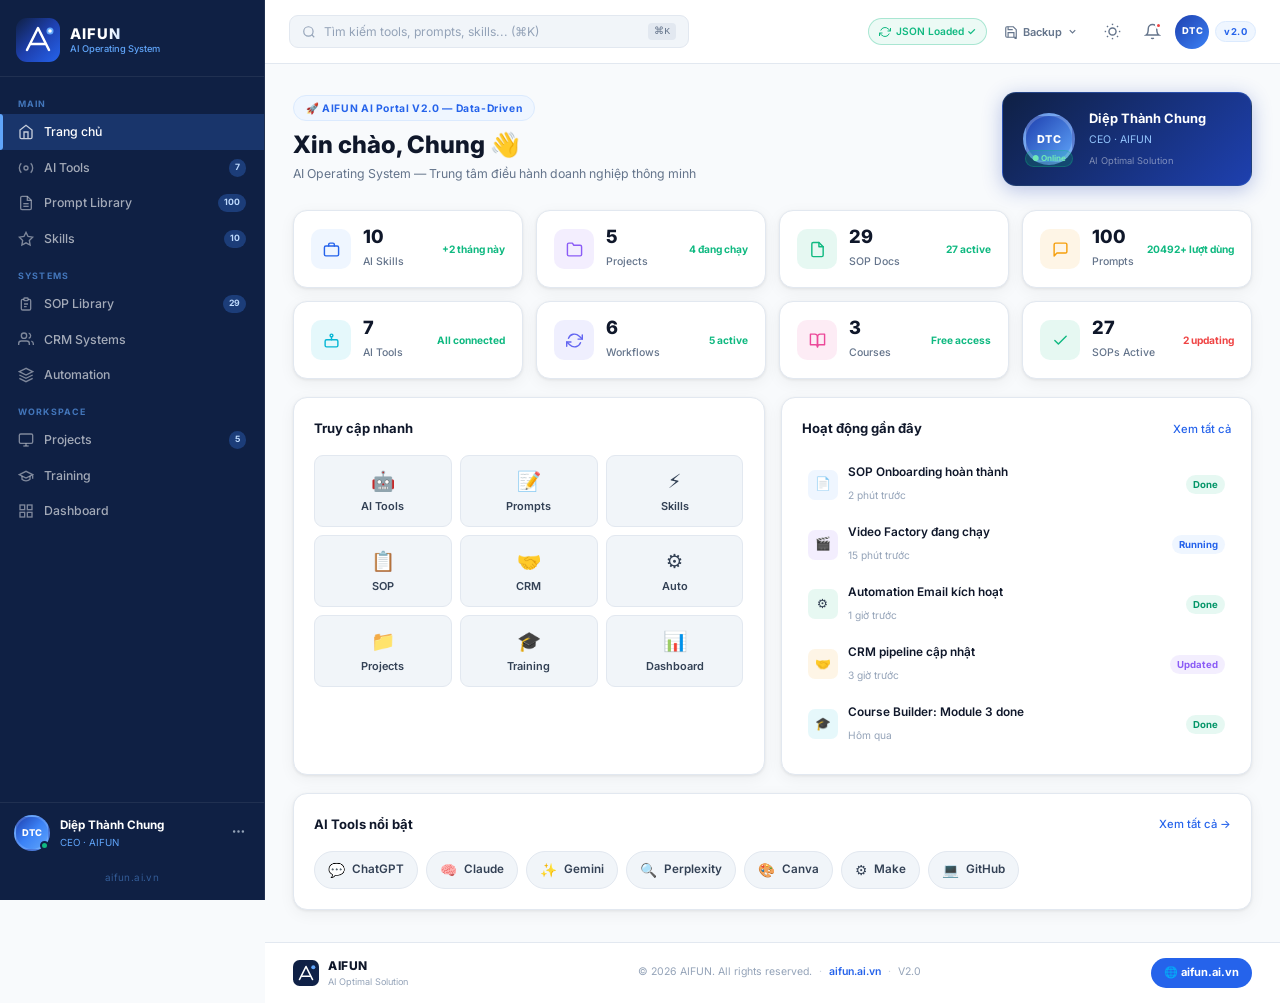
==== index.html @ 00ed8ce7 "feat: AIFUN AI Portal V2.0 — initial release - Vanilla HTML/CSS/JS SPA — không cần framework, không " ====
<!DOCTYPE html>
<html lang="vi" data-theme="light">
<head>
  <meta charset="UTF-8" />
  <meta name="viewport" content="width=device-width, initial-scale=1.0" />
  <title>AIFUN AI Portal V2.0 — AI Operating System</title>
  <link rel="stylesheet" href="style.css" />
  <link rel="preconnect" href="https://fonts.googleapis.com" />
  <link rel="preconnect" href="https://fonts.gstatic.com" crossorigin />
  <link href="https://fonts.googleapis.com/css2?family=Inter:wght@300;400;500;600;700;800&display=swap" rel="stylesheet" />
</head>
<body>

<div class="sidebar-overlay" id="sidebarOverlay"></div>

<!-- ══════════════════════════ SIDEBAR ══════════════════════════ -->
<aside class="sidebar" id="sidebar">
  <div class="sidebar-header">
    <div class="logo">
      <div class="logo-icon">
        <svg viewBox="0 0 44 44" fill="none" xmlns="http://www.w3.org/2000/svg">
          <rect width="44" height="44" rx="11" fill="url(#lg1)"/>
          <path d="M11 32L22 10L33 32" stroke="white" stroke-width="2.5" stroke-linecap="round" stroke-linejoin="round" fill="none"/>
          <path d="M15 26H29" stroke="white" stroke-width="2.5" stroke-linecap="round"/>
          <circle cx="34" cy="13" r="3.5" fill="#60a5fa"/>
          <circle cx="34" cy="13" r="1.8" fill="white"/>
          <defs>
            <linearGradient id="lg1" x1="0" y1="0" x2="44" y2="44" gradientUnits="userSpaceOnUse">
              <stop stop-color="#0f2044"/><stop offset=".5" stop-color="#1e40af"/><stop offset="1" stop-color="#2563eb"/>
            </linearGradient>
          </defs>
        </svg>
      </div>
      <div class="logo-text">
        <span class="logo-name">AIFUN</span>
        <span class="logo-tagline">AI Operating System</span>
      </div>
    </div>
    <button class="sidebar-close" id="sidebarClose">
      <svg viewBox="0 0 24 24" fill="none" stroke="currentColor" stroke-width="2.5"><path d="M18 6L6 18M6 6l12 12"/></svg>
    </button>
  </div>

  <nav class="sidebar-nav">
    <div class="nav-section">
      <span class="nav-label">MAIN</span>
      <ul>
        <li><a href="#" class="nav-item active" data-page="home">
          <svg viewBox="0 0 24 24" fill="none" stroke="currentColor" stroke-width="2"><path d="M3 9l9-7 9 7v11a2 2 0 01-2 2H5a2 2 0 01-2-2z"/><polyline points="9 22 9 12 15 12 15 22"/></svg>
          <span>Trang chủ</span>
        </a></li>
        <li><a href="#" class="nav-item" data-page="ai-tools">
          <svg viewBox="0 0 24 24" fill="none" stroke="currentColor" stroke-width="2"><circle cx="12" cy="12" r="3"/><path d="M19.07 4.93a10 10 0 010 14.14M4.93 4.93a10 10 0 000 14.14"/></svg>
          <span>AI Tools</span>
          <span class="badge" id="badge-tools">7</span>
        </a></li>
        <li><a href="#" class="nav-item" data-page="prompts">
          <svg viewBox="0 0 24 24" fill="none" stroke="currentColor" stroke-width="2"><path d="M14 2H6a2 2 0 00-2 2v16a2 2 0 002 2h12a2 2 0 002-2V8z"/><polyline points="14 2 14 8 20 8"/><line x1="16" y1="13" x2="8" y2="13"/><line x1="16" y1="17" x2="8" y2="17"/></svg>
          <span>Prompt Library</span>
          <span class="badge" id="badge-prompts">12</span>
        </a></li>
        <li><a href="#" class="nav-item" data-page="skills">
          <svg viewBox="0 0 24 24" fill="none" stroke="currentColor" stroke-width="2"><polygon points="12 2 15.09 8.26 22 9.27 17 14.14 18.18 21.02 12 17.77 5.82 21.02 7 14.14 2 9.27 8.91 8.26 12 2"/></svg>
          <span>Skills</span>
          <span class="badge" id="badge-skills">10</span>
        </a></li>
      </ul>
    </div>

    <div class="nav-section">
      <span class="nav-label">SYSTEMS</span>
      <ul>
        <li><a href="#" class="nav-item" data-page="sop-library">
          <svg viewBox="0 0 24 24" fill="none" stroke="currentColor" stroke-width="2"><path d="M9 5H7a2 2 0 00-2 2v12a2 2 0 002 2h10a2 2 0 002-2V7a2 2 0 00-2-2h-2"/><rect x="9" y="3" width="6" height="4" rx="1"/><path d="M9 12h6M9 16h4"/></svg>
          <span>SOP Library</span>
          <span class="badge" id="badge-sops">24</span>
        </a></li>
        <li><a href="#" class="nav-item" data-page="crm">
          <svg viewBox="0 0 24 24" fill="none" stroke="currentColor" stroke-width="2"><path d="M17 21v-2a4 4 0 00-4-4H5a4 4 0 00-4 4v2"/><circle cx="9" cy="7" r="4"/><path d="M23 21v-2a4 4 0 00-3-3.87M16 3.13a4 4 0 010 7.75"/></svg>
          <span>CRM Systems</span>
        </a></li>
        <li><a href="#" class="nav-item" data-page="automation">
          <svg viewBox="0 0 24 24" fill="none" stroke="currentColor" stroke-width="2"><path d="M12 2L2 7l10 5 10-5-10-5zM2 17l10 5 10-5M2 12l10 5 10-5"/></svg>
          <span>Automation</span>
        </a></li>
      </ul>
    </div>

    <div class="nav-section">
      <span class="nav-label">WORKSPACE</span>
      <ul>
        <li><a href="#" class="nav-item" data-page="projects">
          <svg viewBox="0 0 24 24" fill="none" stroke="currentColor" stroke-width="2"><rect x="2" y="3" width="20" height="14" rx="2"/><line x1="8" y1="21" x2="16" y2="21"/><line x1="12" y1="17" x2="12" y2="21"/></svg>
          <span>Projects</span>
          <span class="badge" id="badge-projects">5</span>
        </a></li>
        <li><a href="#" class="nav-item" data-page="training">
          <svg viewBox="0 0 24 24" fill="none" stroke="currentColor" stroke-width="2"><path d="M22 10v6M2 10l10-5 10 5-10 5z"/><path d="M6 12v5c3 3 9 3 12 0v-5"/></svg>
          <span>Training</span>
        </a></li>
        <li><a href="#" class="nav-item" data-page="dashboard">
          <svg viewBox="0 0 24 24" fill="none" stroke="currentColor" stroke-width="2"><rect x="3" y="3" width="7" height="7"/><rect x="14" y="3" width="7" height="7"/><rect x="14" y="14" width="7" height="7"/><rect x="3" y="14" width="7" height="7"/></svg>
          <span>Dashboard</span>
        </a></li>
      </ul>
    </div>
  </nav>

  <div class="sidebar-footer">
    <div class="user-card">
      <div class="ceo-avatar">
        <div class="ceo-avatar-inner">DTC</div>
        <span class="ceo-online"></span>
      </div>
      <div class="user-info">
        <span class="user-name">Diệp Thành Chung</span>
        <span class="user-role">CEO · AIFUN</span>
      </div>
      <button class="user-menu-btn">
        <svg viewBox="0 0 24 24" fill="none" stroke="currentColor" stroke-width="2"><circle cx="12" cy="12" r="1"/><circle cx="19" cy="12" r="1"/><circle cx="5" cy="12" r="1"/></svg>
      </button>
    </div>
    <div class="sidebar-brand"><a href="https://aifun.ai.vn" target="_blank">aifun.ai.vn</a></div>
  </div>
</aside>

<!-- ══════════════════════════ MAIN ══════════════════════════ -->
<div class="main-wrapper">

  <!-- Topbar -->
  <header class="topbar">
    <div class="topbar-left">
      <button class="menu-toggle" id="menuToggle">
        <svg viewBox="0 0 24 24" fill="none" stroke="currentColor" stroke-width="2"><line x1="3" y1="6" x2="21" y2="6"/><line x1="3" y1="12" x2="21" y2="12"/><line x1="3" y1="18" x2="21" y2="18"/></svg>
      </button>
      <div class="search-bar" id="globalSearchBar">
        <svg viewBox="0 0 24 24" fill="none" stroke="currentColor" stroke-width="2"><circle cx="11" cy="11" r="8"/><path d="M21 21l-4.35-4.35"/></svg>
        <input type="text" id="globalSearch" placeholder="Tìm kiếm tools, prompts, skills... (⌘K)" autocomplete="off"/>
        <kbd>⌘K</kbd>
      </div>
    </div>
    <div class="topbar-right">
      <!-- Sheets sync status -->
      <div class="sync-status" id="syncStatus" title="Google Sheets: chưa kết nối">
        <svg viewBox="0 0 24 24" fill="none" stroke="currentColor" stroke-width="2"><polyline points="23 4 23 10 17 10"/><polyline points="1 20 1 14 7 14"/><path d="M3.51 9a9 9 0 0114.85-3.36L23 10M1 14l4.64 4.36A9 9 0 0020.49 15"/></svg>
        <span id="syncLabel">Local</span>
      </div>
      <!-- Backup button group -->
      <div class="backup-btn-group" id="backupGroup">
        <button class="backup-trigger-btn" id="backupTrigger" title="Backup dữ liệu">
          <svg viewBox="0 0 24 24" fill="none" stroke="currentColor" stroke-width="2"><path d="M19 21H5a2 2 0 01-2-2V5a2 2 0 012-2h11l5 5v14a2 2 0 01-2 2z"/><polyline points="17 21 17 13 7 13 7 21"/><polyline points="7 3 7 8 15 8"/></svg>
          <span>Backup</span>
          <svg class="backup-caret" viewBox="0 0 24 24" fill="none" stroke="currentColor" stroke-width="2.5"><polyline points="6 9 12 15 18 9"/></svg>
        </button>
        <div class="backup-dropdown" id="backupDropdown">
          <button class="backup-item export-item" onclick="App.exportBackup()">
            <span class="backup-item-icon">⬇️</span>
            <div class="backup-item-text">
              <strong>Export Backup</strong>
              <span>Xuất toàn bộ dữ liệu → JSON</span>
            </div>
          </button>
          <div class="backup-divider"></div>
          <label class="backup-item import-item" for="importFileInput">
            <span class="backup-item-icon">⬆️</span>
            <div class="backup-item-text">
              <strong>Import Backup</strong>
              <span>Khôi phục từ file JSON</span>
            </div>
          </label>
          <input type="file" id="importFileInput" accept=".json" style="display:none" />
        </div>
      </div>

      <button class="topbar-btn dark-toggle" id="darkToggle" title="Chế độ tối (Ctrl+D)">
        <svg class="icon-sun" viewBox="0 0 24 24" fill="none" stroke="currentColor" stroke-width="2"><circle cx="12" cy="12" r="5"/><line x1="12" y1="1" x2="12" y2="3"/><line x1="12" y1="21" x2="12" y2="23"/><line x1="4.22" y1="4.22" x2="5.64" y2="5.64"/><line x1="18.36" y1="18.36" x2="19.78" y2="19.78"/><line x1="1" y1="12" x2="3" y2="12"/><line x1="21" y1="12" x2="23" y2="12"/><line x1="4.22" y1="19.78" x2="5.64" y2="18.36"/><line x1="18.36" y1="5.64" x2="19.78" y2="4.22"/></svg>
        <svg class="icon-moon" viewBox="0 0 24 24" fill="none" stroke="currentColor" stroke-width="2" style="display:none"><path d="M21 12.79A9 9 0 1111.21 3 7 7 0 0021 12.79z"/></svg>
      </button>
      <button class="topbar-btn" title="Thông báo">
        <svg viewBox="0 0 24 24" fill="none" stroke="currentColor" stroke-width="2"><path d="M18 8A6 6 0 006 8c0 7-3 9-3 9h18s-3-2-3-9"/><path d="M13.73 21a2 2 0 01-3.46 0"/></svg>
        <span class="notif-dot"></span>
      </button>
      <div class="topbar-avatar" title="Diệp Thành Chung">DTC</div>
      <div class="version-chip">v2.0</div>
    </div>
  </header>

  <!-- ══════════════════════════ PAGES ══════════════════════════ -->
  <main class="content" id="pageContent">

    <!-- ── HOME ──────────────────────────────────────── -->
    <section class="page active" id="page-home">
      <div class="hero-header">
        <div class="hero-text">
          <div class="hero-badge">🚀 AIFUN AI Portal V2.0 — Data-Driven</div>
          <h1 class="page-title">Xin chào, Chung <span class="wave">👋</span></h1>
          <p class="page-subtitle">AI Operating System — Trung tâm điều hành doanh nghiệp thông minh</p>
        </div>
        <div class="ceo-profile-card">
          <div class="ceo-profile-avatar">
            <div class="ceo-large-avatar">DTC</div>
            <span class="ceo-status-badge">● Online</span>
          </div>
          <div class="ceo-profile-info">
            <span class="ceo-profile-name">Diệp Thành Chung</span>
            <span class="ceo-profile-title">CEO · AIFUN</span>
            <span class="ceo-profile-tag">AI Optimal Solution</span>
          </div>
        </div>
      </div>

      <!-- Stats (dynamic) -->
      <div class="stats-grid-8" id="homeStats"></div>

      <!-- Quick + Activity -->
      <div class="two-col-grid">
        <div class="card">
          <div class="card-header"><h3 class="card-title">Truy cập nhanh</h3></div>
          <div class="quick-grid">
            <button class="quick-btn" onclick="App.nav('ai-tools')"><span class="quick-icon">🤖</span><span>AI Tools</span></button>
            <button class="quick-btn" onclick="App.nav('prompts')"><span class="quick-icon">📝</span><span>Prompts</span></button>
            <button class="quick-btn" onclick="App.nav('skills')"><span class="quick-icon">⚡</span><span>Skills</span></button>
            <button class="quick-btn" onclick="App.nav('sop-library')"><span class="quick-icon">📋</span><span>SOP</span></button>
            <button class="quick-btn" onclick="App.nav('crm')"><span class="quick-icon">🤝</span><span>CRM</span></button>
            <button class="quick-btn" onclick="App.nav('automation')"><span class="quick-icon">⚙️</span><span>Auto</span></button>
            <button class="quick-btn" onclick="App.nav('projects')"><span class="quick-icon">📁</span><span>Projects</span></button>
            <button class="quick-btn" onclick="App.nav('training')"><span class="quick-icon">🎓</span><span>Training</span></button>
            <button class="quick-btn" onclick="App.nav('dashboard')"><span class="quick-icon">📊</span><span>Dashboard</span></button>
          </div>
        </div>
        <div class="card">
          <div class="card-header"><h3 class="card-title">Hoạt động gần đây</h3><a href="#" class="card-link">Xem tất cả</a></div>
          <ul class="activity-list">
            <li class="activity-item"><div class="activity-icon blue">📄</div><div class="activity-info"><span class="activity-title">SOP Onboarding hoàn thành</span><span class="activity-time">2 phút trước</span></div><span class="activity-badge success">Done</span></li>
            <li class="activity-item"><div class="activity-icon purple">🎬</div><div class="activity-info"><span class="activity-title">Video Factory đang chạy</span><span class="activity-time">15 phút trước</span></div><span class="activity-badge running">Running</span></li>
            <li class="activity-item"><div class="activity-icon green">⚙️</div><div class="activity-info"><span class="activity-title">Automation Email kích hoạt</span><span class="activity-time">1 giờ trước</span></div><span class="activity-badge success">Done</span></li>
            <li class="activity-item"><div class="activity-icon orange">🤝</div><div class="activity-info"><span class="activity-title">CRM pipeline cập nhật</span><span class="activity-time">3 giờ trước</span></div><span class="activity-badge info">Updated</span></li>
            <li class="activity-item"><div class="activity-icon teal">🎓</div><div class="activity-info"><span class="activity-title">Course Builder: Module 3 done</span><span class="activity-time">Hôm qua</span></div><span class="activity-badge success">Done</span></li>
          </ul>
        </div>
      </div>

      <!-- AI Tools chips -->
      <div class="card">
        <div class="card-header"><h3 class="card-title">AI Tools nổi bật</h3><a href="#" class="card-link" onclick="App.nav('ai-tools');return false;">Xem tất cả →</a></div>
        <div class="tools-row" id="homeToolsRow"></div>
      </div>
    </section>

    <!-- ── AI TOOLS ───────────────────────────────────── -->
    <section class="page" id="page-ai-tools">
      <div class="page-header">
        <div><h1 class="page-title">AI Tools</h1><p class="page-subtitle">Bộ công cụ AI mạnh mẽ — click để mở trực tiếp</p></div>
        <div class="topbar-btn-group">
          <input type="text" class="filter-input" id="toolSearch" placeholder="🔍 Tìm tool..." />
        </div>
      </div>
      <div class="tools-grid" id="toolsGrid"></div>
    </section>

    <!-- ── PROMPT LIBRARY ─────────────────────────────── -->
    <section class="page" id="page-prompts">
      <div class="page-header">
        <div><h1 class="page-title">Prompt Library</h1><p class="page-subtitle" id="promptSubtitle">Thư viện prompt tối ưu cho doanh nghiệp Việt Nam</p></div>
        <button class="btn btn-primary" id="addPromptBtn">+ Thêm Prompt</button>
      </div>
      <!-- Search + Filter bar -->
      <div class="prompt-toolbar">
        <div class="search-inline">
          <svg viewBox="0 0 24 24" fill="none" stroke="currentColor" stroke-width="2"><circle cx="11" cy="11" r="8"/><path d="M21 21l-4.35-4.35"/></svg>
          <input type="text" id="promptSearch" placeholder="Tìm kiếm prompt..." />
        </div>
        <div class="prompt-categories" id="promptCats"></div>
      </div>
      <div class="prompts-grid" id="promptsGrid"></div>
      <div class="empty-state" id="promptEmpty" style="display:none">
        <div class="empty-icon">🔍</div>
        <h3>Không tìm thấy prompt</h3>
        <p>Thử từ khóa khác hoặc chọn danh mục khác.</p>
      </div>
    </section>

    <!-- ── SKILLS ─────────────────────────────────────── -->
    <section class="page" id="page-skills">
      <div class="page-header">
        <div><h1 class="page-title">Skills</h1><p class="page-subtitle">Bộ kỹ năng AI chuyên biệt · <span id="skillCount">0</span> skills</p></div>
        <div class="topbar-btn-group">
          <input type="text" class="filter-input" id="skillSearch" placeholder="🔍 Tìm skill..." />
        </div>
      </div>
      <div class="skills-grid" id="skillsGrid"></div>
    </section>

    <!-- ── SOP LIBRARY ────────────────────────────────── -->
    <section class="page" id="page-sop-library">
      <div class="page-header">
        <div><h1 class="page-title">SOP Library</h1><p class="page-subtitle" id="sopSubtitle">Thư viện quy trình vận hành chuẩn</p></div>
        <button class="btn btn-primary">+ Tạo SOP mới</button>
      </div>
      <div class="sop-stats-row" id="sopStatsRow"></div>
      <div class="prompt-toolbar">
        <div class="search-inline">
          <svg viewBox="0 0 24 24" fill="none" stroke="currentColor" stroke-width="2"><circle cx="11" cy="11" r="8"/><path d="M21 21l-4.35-4.35"/></svg>
          <input type="text" id="sopSearch" placeholder="Tìm SOP..." />
        </div>
        <div class="prompt-categories" id="sopDeptFilter"></div>
      </div>
      <div class="sop-table-wrap">
        <table class="sop-table" id="sopTable">
          <thead><tr><th>Tên SOP</th><th>Phòng ban</th><th>Trạng thái</th><th>Cập nhật</th><th>Hành động</th></tr></thead>
          <tbody id="sopTableBody"></tbody>
        </table>
      </div>
    </section>

    <!-- ── CRM ────────────────────────────────────────── -->
    <section class="page" id="page-crm">
      <div class="page-header">
        <div><h1 class="page-title">CRM Systems</h1><p class="page-subtitle">Hệ thống quản lý quan hệ khách hàng thông minh với AI</p></div>
        <button class="btn btn-primary">+ Thêm Lead</button>
      </div>
      <div class="crm-kpi-row">
        <div class="crm-kpi-card"><div class="crm-kpi-icon" style="background:#eff6ff;color:#1e40af">👤</div><div><div class="crm-kpi-val">1,247</div><div class="crm-kpi-lbl">Tổng Contacts</div></div></div>
        <div class="crm-kpi-card"><div class="crm-kpi-icon" style="background:#ecfdf5;color:#059669">💼</div><div><div class="crm-kpi-val">284</div><div class="crm-kpi-lbl">Active Leads</div></div></div>
        <div class="crm-kpi-card"><div class="crm-kpi-icon" style="background:#fef3c7;color:#d97706">🎯</div><div><div class="crm-kpi-val">47</div><div class="crm-kpi-lbl">Deals tháng này</div></div></div>
        <div class="crm-kpi-card"><div class="crm-kpi-icon" style="background:#f5f3ff;color:#7c3aed">📊</div><div><div class="crm-kpi-val">34.2%</div><div class="crm-kpi-lbl">Tỷ lệ chuyển đổi</div></div></div>
      </div>
      <div class="card" style="margin-bottom:20px">
        <div class="card-header"><h3 class="card-title">Sales Pipeline</h3><span style="font-size:.73rem;color:var(--text-faint)">Cập nhật: 09/06/2026</span></div>
        <div class="pipeline" id="crmPipeline"></div>
      </div>
      <div class="card">
        <div class="card-header"><h3 class="card-title">Khách hàng gần đây</h3><a href="#" class="card-link">Xem tất cả →</a></div>
        <div class="contacts-table">
          <div class="contact-row header"><span>Tên</span><span>Công ty</span><span>Stage</span><span>Giá trị</span><span>Ngày</span></div>
          <div class="contact-row"><span class="contact-name"><div class="contact-avatar" style="background:#dbeafe;color:#1e40af">NV</div>Nguyễn Văn A</span><span class="contact-company">Tech Solutions</span><span><span class="pill green">Chốt deal</span></span><span class="contact-val">₫45M</span><span class="contact-date">07/06</span></div>
          <div class="contact-row"><span class="contact-name"><div class="contact-avatar" style="background:#ecfdf5;color:#059669">TT</div>Trần Thị B</span><span class="contact-company">SME Corp</span><span><span class="pill orange">Báo giá</span></span><span class="contact-val">₫28M</span><span class="contact-date">06/06</span></div>
          <div class="contact-row"><span class="contact-name"><div class="contact-avatar" style="background:#f5f3ff;color:#7c3aed">LM</div>Lê Minh C</span><span class="contact-company">Startup VN</span><span><span class="pill blue">Demo</span></span><span class="contact-val">₫120M</span><span class="contact-date">05/06</span></div>
          <div class="contact-row"><span class="contact-name"><div class="contact-avatar" style="background:#fef3c7;color:#d97706">PH</div>Phạm Hùng D</span><span class="contact-company">Retail Group</span><span><span class="pill gray">Tiếp cận</span></span><span class="contact-val">₫85M</span><span class="contact-date">04/06</span></div>
        </div>
      </div>
    </section>

    <!-- ── AUTOMATION ─────────────────────────────────── -->
    <section class="page" id="page-automation">
      <div class="page-header">
        <div><h1 class="page-title">Automation Systems</h1><p class="page-subtitle" id="autoSubtitle">Hệ thống tự động hóa quy trình doanh nghiệp</p></div>
        <button class="btn btn-primary">+ Tạo Workflow</button>
      </div>
      <div class="auto-stats-row" id="autoStatsRow"></div>
      <div class="workflows-grid" id="workflowsGrid"></div>
    </section>

    <!-- ── PROJECTS ───────────────────────────────────── -->
    <section class="page" id="page-projects">
      <div class="page-header">
        <div><h1 class="page-title">Projects</h1><p class="page-subtitle" id="projectSubtitle">Quản lý dự án AI</p></div>
        <div class="header-actions">
          <input type="text" class="filter-input" id="projectSearch" placeholder="🔍 Tìm dự án..." />
          <button class="btn btn-primary" id="addProjectBtn">+ Dự án mới</button>
        </div>
      </div>
      <!-- Status filter -->
      <div class="prompt-categories" id="projectStatusFilter" style="margin-bottom:18px"></div>
      <div class="projects-list" id="projectsList"></div>
      <div class="empty-state" id="projectEmpty" style="display:none">
        <div class="empty-icon">📁</div><h3>Không tìm thấy dự án</h3><p>Thử tìm kiếm khác.</p>
      </div>
    </section>

    <!-- ── TRAINING ───────────────────────────────────── -->
    <section class="page" id="page-training">
      <div class="page-header">
        <div><h1 class="page-title">Training</h1><p class="page-subtitle">Chương trình đào tạo AI cho doanh nghiệp</p></div>
      </div>
      <div class="training-grid" id="trainingGrid"></div>
    </section>

    <!-- ── DASHBOARD ──────────────────────────────────── -->
    <section class="page" id="page-dashboard">
      <div class="page-header">
        <div><h1 class="page-title">CEO Dashboard</h1><p class="page-subtitle">Tổng quan hoạt động doanh nghiệp — <span id="dashDate"></span></p></div>
        <button class="btn btn-ghost" onclick="App.exportReport()">
          <svg viewBox="0 0 24 24" fill="none" stroke="currentColor" stroke-width="2"><path d="M21 15v4a2 2 0 01-2 2H5a2 2 0 01-2-2v-4"/><polyline points="7 10 12 15 17 10"/><line x1="12" y1="15" x2="12" y2="3"/></svg>
          Xuất báo cáo
        </button>
      </div>

      <!-- 4 KPI stat cards -->
      <div class="dashboard-kpi" id="dashKpi"></div>

      <!-- Count cards: Skills / Projects / SOPs / Prompts -->
      <div class="dash-count-row" id="dashCountRow"></div>

      <div class="two-col-grid">
        <div class="card">
          <div class="card-header"><h3 class="card-title">Mục tiêu tháng 6</h3></div>
          <div class="goals-list" id="dashGoals"></div>
        </div>
        <div class="card">
          <div class="card-header"><h3 class="card-title">Top Skills hoạt động</h3></div>
          <div class="top-skills" id="dashTopSkills"></div>
        </div>
      </div>

      <!-- Project overview -->
      <div class="card">
        <div class="card-header"><h3 class="card-title">Tiến độ Projects</h3><a href="#" class="card-link" onclick="App.nav('projects');return false;">Xem tất cả →</a></div>
        <div class="projects-list" id="dashProjects"></div>
      </div>
    </section>

  </main><!-- /content -->

  <!-- Footer -->
  <footer class="site-footer">
    <div class="footer-inner">
      <div class="footer-brand">
        <svg viewBox="0 0 32 32" fill="none" class="footer-logo-svg"><rect width="32" height="32" rx="8" fill="url(#fg1)"/><path d="M8 24L16 8L24 24" stroke="white" stroke-width="2" stroke-linecap="round" stroke-linejoin="round" fill="none"/><path d="M11 20H21" stroke="white" stroke-width="2" stroke-linecap="round"/><circle cx="25" cy="9" r="2.5" fill="#60a5fa"/><defs><linearGradient id="fg1" x1="0" y1="0" x2="32" y2="32"><stop stop-color="#0f2044"/><stop offset="1" stop-color="#2563eb"/></linearGradient></defs></svg>
        <div><span class="footer-name">AIFUN</span><span class="footer-slogan">AI Optimal Solution</span></div>
      </div>
      <div class="footer-center">
        <span>© 2026 AIFUN. All rights reserved.</span>
        <span class="footer-sep">·</span>
        <a href="https://aifun.ai.vn" target="_blank" class="footer-link">aifun.ai.vn</a>
        <span class="footer-sep">·</span>
        <span>V2.0</span>
      </div>
      <div class="footer-right">
        <a href="https://aifun.ai.vn" target="_blank" class="footer-website-btn">🌐 aifun.ai.vn</a>
      </div>
    </div>
  </footer>
</div><!-- /main-wrapper -->

<!-- ══════════ MODAL ══════════ -->
<div class="modal-overlay" id="modalOverlay">
  <div class="modal" id="mainModal">
    <div class="modal-header">
      <h3 id="modalTitle">Modal</h3>
      <button class="modal-close" id="modalClose">✕</button>
    </div>
    <div class="modal-body" id="modalBody"></div>
  </div>
</div>

<!-- ══════════ IMPORT CONFIRM MODAL ══════════ -->
<div class="modal-overlay" id="importModal">
  <div class="modal" style="max-width:460px">
    <div class="modal-header">
      <h3>⬆️ Import Backup</h3>
      <button class="modal-close" onclick="App.closeImportModal()">✕</button>
    </div>
    <div class="modal-body">
      <div class="import-preview" id="importPreview"></div>
      <div class="import-warning">
        <svg viewBox="0 0 24 24" fill="none" stroke="currentColor" stroke-width="2"><path d="M10.29 3.86L1.82 18a2 2 0 001.71 3h16.94a2 2 0 001.71-3L13.71 3.86a2 2 0 00-3.42 0z"/><line x1="12" y1="9" x2="12" y2="13"/><line x1="12" y1="17" x2="12.01" y2="17"/></svg>
        <span>Dữ liệu hiện tại sẽ bị thay thế hoàn toàn. Hành động này không thể hoàn tác.</span>
      </div>
      <div class="import-modal-actions">
        <button class="btn btn-ghost" onclick="App.closeImportModal()">Hủy</button>
        <button class="btn btn-danger" id="confirmImportBtn" onclick="App.confirmImport()">
          <svg viewBox="0 0 24 24" fill="none" stroke="currentColor" stroke-width="2"><path d="M21 15v4a2 2 0 01-2 2H5a2 2 0 01-2-2v-4"/><polyline points="17 8 12 3 7 8"/><line x1="12" y1="3" x2="12" y2="15"/></svg>
          Xác nhận Import
        </button>
      </div>
    </div>
  </div>
</div>

<!-- ══════════ SKILL MODAL ══════════ -->
<div class="modal-overlay" id="skillModal">
  <div class="modal" style="max-width:420px">
    <div class="modal-header">
      <h3 id="skillModalTitle">Khởi chạy Skill</h3>
      <button class="modal-close" onclick="App.closeSkillModal()">✕</button>
    </div>
    <div class="modal-body">
      <p id="skillModalDesc" style="font-size:.82rem;color:var(--text-m);margin-bottom:20px;line-height:1.6"></p>
      <div style="margin-bottom:8px">
        <div style="display:flex;justify-content:space-between;margin-bottom:6px">
          <span style="font-size:.74rem;font-weight:600;color:var(--text-b)">Tiến trình</span>
          <span id="skillModalStatus" style="font-size:.72rem;color:var(--text-m)">Khởi tạo AI...</span>
        </div>
        <div class="progress-bar thick"><div class="progress-fill" id="skillModalProgress" style="width:0%"></div></div>
      </div>
    </div>
  </div>
</div>

<!-- ══════════ TOAST ══════════ -->
<div class="toast-container" id="toastContainer"></div>

<!-- Scripts — type=module for ES imports -->
<script type="module" src="script.js"></script>
</body>
</html>
---- style.css ----
/* ============================================================
   AIFUN AI Portal V2.0 — style.css
   ============================================================ */

*, *::before, *::after { box-sizing: border-box; margin: 0; padding: 0; }

/* ── CSS Variables: Light ── */
:root {
  --blue-900: #0f2044;
  --blue-800: #1e3a5f;
  --blue-700: #1e40af;
  --blue-600: #2563eb;
  --blue-500: #3b82f6;
  --blue-400: #60a5fa;
  --blue-200: #bfdbfe;
  --blue-100: #dbeafe;
  --blue-50:  #eff6ff;

  --bg:       #f8fafc;
  --surface:  #ffffff;
  --surface2: #f1f5f9;
  --border:   #e2e8f0;
  --border2:  #cbd5e1;

  --text-h:   #0f172a;
  --text-b:   #334155;
  --text-m:   #64748b;
  --text-f:   #94a3b8;

  --green:  #10b981; --green-bg:  rgba(16,185,129,.1);
  --orange: #f59e0b; --orange-bg: rgba(245,158,11,.1);
  --purple: #8b5cf6; --purple-bg: rgba(139,92,246,.1);
  --teal:   #06b6d4; --teal-bg:   rgba(6,182,212,.1);
  --pink:   #ec4899; --pink-bg:   rgba(236,72,153,.1);
  --red:    #ef4444;
  --indigo: #6366f1; --indigo-bg: rgba(99,102,241,.1);

  --sb-bg:     #0f2044;
  --sb-text:   rgba(255,255,255,.62);
  --sb-hover:  rgba(255,255,255,.08);
  --sb-active: rgba(59,130,246,.22);
  --sb-border: rgba(255,255,255,.07);
  --sb-label:  rgba(96,165,250,.65);

  --w-sidebar: 265px;
  --h-topbar:  64px;
  --r:         14px;
  --r-sm:      9px;
  --r-xs:      6px;
  --shadow:    0 1px 3px rgba(0,0,0,.07),0 4px 16px rgba(0,0,0,.05);
  --shadow-md: 0 4px 24px rgba(0,0,0,.1);
  --shadow-lg: 0 8px 48px rgba(0,0,0,.15);
  --ease:      .18s ease;
}

/* ── Dark mode ── */
[data-theme="dark"] {
  --bg:      #0d1117;
  --surface: #161b22;
  --surface2:#1c2128;
  --border:  #30363d;
  --border2: #484f58;

  --text-h:  #e6edf3;
  --text-b:  #c9d1d9;
  --text-m:  #8b949e;
  --text-f:  #6e7681;

  --blue-50:  rgba(59,130,246,.12);
  --blue-100: rgba(59,130,246,.18);

  --sb-bg:    #0d1117;
  --sb-hover: rgba(255,255,255,.06);
  --sb-border:rgba(255,255,255,.06);

  --shadow:    0 1px 3px rgba(0,0,0,.3),0 4px 16px rgba(0,0,0,.25);
  --shadow-md: 0 4px 24px rgba(0,0,0,.4);
  --shadow-lg: 0 8px 48px rgba(0,0,0,.55);
}

html { font-size: 15px; scroll-behavior: smooth; }
body {
  font-family: 'Inter', system-ui, sans-serif;
  background: var(--bg); color: var(--text-b);
  display: flex; min-height: 100vh; line-height: 1.6;
  transition: background .25s, color .25s;
}
a { text-decoration: none; color: inherit; }
button { cursor: pointer; border: none; background: none; font-family: inherit; }
input, select, textarea { font-family: inherit; }

::-webkit-scrollbar { width: 5px; height: 5px; }
::-webkit-scrollbar-track { background: transparent; }
::-webkit-scrollbar-thumb { background: var(--border2); border-radius: 99px; }

/* ════════════════════════════════════════════
   SIDEBAR
════════════════════════════════════════════ */
.sidebar {
  position: fixed; top: 0; left: 0;
  width: var(--w-sidebar); height: 100vh;
  background: var(--sb-bg);
  display: flex; flex-direction: column;
  z-index: 100; border-right: 1px solid var(--sb-border);
  transition: transform var(--ease), background .25s;
  overflow: hidden;
}
.sidebar-header {
  padding: 18px 16px 14px;
  display: flex; align-items: center; justify-content: space-between;
  border-bottom: 1px solid var(--sb-border); flex-shrink: 0;
}
.logo { display: flex; align-items: center; gap: 10px; }
.logo-icon { width: 44px; height: 44px; flex-shrink: 0; }
.logo-icon svg { width: 44px; height: 44px; display: block; }
.logo-text { display: flex; flex-direction: column; line-height: 1.25; }
.logo-name {
  font-size: .98rem; font-weight: 800; letter-spacing: .06em;
  background: linear-gradient(90deg,#fff 40%,#60a5fa);
  -webkit-background-clip: text; -webkit-text-fill-color: transparent; background-clip: text;
}
.logo-tagline { font-size: .62rem; color: var(--blue-400); font-weight: 500; }
.sidebar-close { display: none; color: var(--text-f); padding: 4px; border-radius: 6px; }
.sidebar-close:hover { background: var(--sb-hover); color: #fff; }
.sidebar-close svg { width: 17px; height: 17px; }

.sidebar-nav { flex: 1; overflow-y: auto; padding: 10px 0; }
.nav-section { margin-bottom: 2px; }
.nav-label {
  font-size: .59rem; font-weight: 700; letter-spacing: .13em;
  color: var(--sb-label); padding: 10px 18px 3px; display: block;
}
.nav-section ul { list-style: none; }
.nav-item {
  display: flex; align-items: center; gap: 10px;
  padding: 8px 18px; font-size: .82rem; font-weight: 500;
  color: var(--sb-text); position: relative; transition: all var(--ease);
}
.nav-item svg { width: 16px; height: 16px; flex-shrink: 0; opacity: .75; }
.nav-item:hover { color: #fff; background: var(--sb-hover); }
.nav-item.active { color: #fff; background: var(--sb-active); }
.nav-item.active::before {
  content: ''; position: absolute; left: 0; top: 0; bottom: 0;
  width: 3px; background: var(--blue-400); border-radius: 0 3px 3px 0;
}
.badge {
  margin-left: auto; font-size: .58rem; font-weight: 700;
  padding: 2px 6px; border-radius: 99px;
  background: rgba(59,130,246,.3); color: var(--blue-200);
}

.sidebar-footer { border-top: 1px solid var(--sb-border); flex-shrink: 0; }
.user-card {
  display: flex; align-items: center; gap: 10px;
  padding: 12px 14px 8px; cursor: pointer; transition: background var(--ease);
}
.user-card:hover { background: var(--sb-hover); }
.ceo-avatar { position: relative; width: 36px; height: 36px; flex-shrink: 0; }
.ceo-avatar-inner {
  width: 36px; height: 36px;
  background: linear-gradient(135deg,#1e40af,#3b82f6,#60a5fa);
  border-radius: 50%; display: flex; align-items: center; justify-content: center;
  font-size: .62rem; font-weight: 800; color: #fff;
  border: 2px solid rgba(255,255,255,.15); letter-spacing: .02em;
}
.ceo-online {
  position: absolute; bottom: 1px; right: 1px;
  width: 9px; height: 9px; background: var(--green);
  border-radius: 50%; border: 2px solid var(--sb-bg);
}
.user-info { flex: 1; min-width: 0; }
.user-name { display: block; font-size: .78rem; font-weight: 700; color: #fff; white-space: nowrap; overflow: hidden; text-overflow: ellipsis; }
.user-role { display: block; font-size: .65rem; color: var(--blue-400); }
.user-menu-btn { color: var(--text-f); padding: 4px; }
.user-menu-btn svg { width: 15px; height: 15px; }
.sidebar-brand { padding: 5px 14px 12px; text-align: center; }
.sidebar-brand a { font-size: .66rem; color: rgba(96,165,250,.45); letter-spacing: .04em; transition: color var(--ease); }
.sidebar-brand a:hover { color: var(--blue-400); }

/* ════════════════════════════════════════════
   MAIN WRAPPER
════════════════════════════════════════════ */
.main-wrapper {
  margin-left: var(--w-sidebar); flex: 1;
  display: flex; flex-direction: column; min-height: 100vh;
  transition: margin var(--ease);
}

/* ── Topbar ── */
.topbar {
  position: sticky; top: 0; height: var(--h-topbar);
  background: var(--surface); border-bottom: 1px solid var(--border);
  display: flex; align-items: center; justify-content: space-between;
  padding: 0 24px; gap: 16px; z-index: 50;
  transition: background .25s, border-color .25s;
}
.topbar-left { display: flex; align-items: center; gap: 12px; flex: 1; }
.menu-toggle { display: none; color: var(--text-m); padding: 6px; border-radius: var(--r-xs); }
.menu-toggle:hover { background: var(--surface2); }
.menu-toggle svg { width: 20px; height: 20px; }

.search-bar {
  display: flex; align-items: center; gap: 8px;
  background: var(--surface2); border: 1px solid var(--border);
  border-radius: var(--r-sm); padding: 7px 12px;
  max-width: 400px; width: 100%; transition: all var(--ease);
}
.search-bar:focus-within {
  border-color: var(--blue-500); background: var(--surface);
  box-shadow: 0 0 0 3px rgba(59,130,246,.13);
}
.search-bar svg { width: 14px; height: 14px; color: var(--text-f); flex-shrink: 0; }
.search-bar input { flex: 1; border: none; background: transparent; font-size: .81rem; color: var(--text-b); outline: none; }
.search-bar input::placeholder { color: var(--text-f); }
kbd { background: var(--border); border-radius: 4px; padding: 1px 6px; font-size: .65rem; color: var(--text-m); }

.topbar-right { display: flex; align-items: center; gap: 6px; flex-shrink: 0; }
.topbar-btn {
  position: relative; width: 34px; height: 34px; border-radius: var(--r-xs);
  display: flex; align-items: center; justify-content: center;
  color: var(--text-m); transition: all var(--ease);
}
.topbar-btn:hover { background: var(--surface2); color: var(--text-h); }
.topbar-btn svg { width: 17px; height: 17px; }
.notif-dot { position: absolute; top: 7px; right: 7px; width: 7px; height: 7px; background: var(--red); border-radius: 50%; border: 2px solid var(--surface); }
.topbar-avatar {
  width: 34px; height: 34px;
  background: linear-gradient(135deg,var(--blue-700),var(--blue-500));
  border-radius: 50%; display: flex; align-items: center; justify-content: center;
  font-size: .62rem; font-weight: 800; color: #fff; cursor: pointer; letter-spacing: .02em;
}
.version-chip {
  font-size: .63rem; font-weight: 700; padding: 2px 8px; border-radius: 99px;
  background: var(--blue-50); color: var(--blue-600); border: 1px solid var(--blue-100); letter-spacing: .04em;
}
[data-theme="dark"] .version-chip { background: rgba(59,130,246,.15); color: var(--blue-400); border-color: rgba(59,130,246,.25); }

/* Sync status */
.sync-status {
  display: flex; align-items: center; gap: 5px;
  font-size: .68rem; font-weight: 600; color: var(--text-f);
  padding: 4px 10px; border-radius: 99px;
  border: 1px solid var(--border); background: var(--surface2);
  cursor: default;
}
.sync-status svg { width: 12px; height: 12px; }
.sync-status.connected      { color: var(--green);  border-color: rgba(16,185,129,.3);  background: rgba(16,185,129,.08); }
.sync-status.sheets-live    { color: #10b981;        border-color: rgba(16,185,129,.4);  background: rgba(16,185,129,.12); font-weight:700; }
.sync-status.sheets-partial { color: #f59e0b;        border-color: rgba(245,158,11,.4);  background: rgba(245,158,11,.1);  }
.sync-status.sync-error     { color: var(--red);     border-color: rgba(239,68,68,.3);   background: rgba(239,68,68,.08);  }
.sync-status.connecting     { color: var(--blue-500); border-color: rgba(59,130,246,.3); background: rgba(59,130,246,.08); animation: pulse 1.4s ease-in-out infinite; }
@keyframes pulse { 0%,100%{opacity:1} 50%{opacity:.5} }

/* ── Topbar filter input ── */
.topbar-btn-group { display: flex; align-items: center; gap: 8px; }
.filter-input {
  padding: 7px 12px; border-radius: var(--r-sm);
  border: 1px solid var(--border); background: var(--surface2);
  font-size: .81rem; color: var(--text-b); outline: none; width: 200px;
  transition: all var(--ease);
}
.filter-input:focus { border-color: var(--blue-500); background: var(--surface); box-shadow: 0 0 0 3px rgba(59,130,246,.12); }
.filter-input::placeholder { color: var(--text-f); }

/* ════════════════════════════════════════════
   CONTENT
════════════════════════════════════════════ */
.content { flex: 1; padding: 28px 28px 32px; }
.page { display: none; }
.page.active { display: block; animation: fadeUp .22s ease; }
@keyframes fadeUp { from { opacity: 0; transform: translateY(7px); } to { opacity: 1; transform: none; } }

.page-header {
  display: flex; align-items: flex-start; justify-content: space-between;
  margin-bottom: 24px; flex-wrap: wrap; gap: 12px;
}
.page-title { font-size: 1.6rem; font-weight: 800; color: var(--text-h); line-height: 1.2; }
.page-subtitle { font-size: .82rem; color: var(--text-m); margin-top: 4px; }
.header-actions { display: flex; gap: 8px; flex-wrap: wrap; align-items: center; }

/* Buttons */
.btn {
  display: inline-flex; align-items: center; gap: 6px;
  padding: 8px 16px; border-radius: var(--r-sm);
  font-size: .81rem; font-weight: 600; cursor: pointer;
  transition: all var(--ease);
}
.btn svg { width: 14px; height: 14px; }
.btn-primary { background: var(--blue-600); color: #fff; }
.btn-primary:hover { background: var(--blue-700); box-shadow: 0 4px 12px rgba(37,99,235,.35); transform: translateY(-1px); }
.btn-ghost { background: var(--surface); color: var(--text-m); border: 1px solid var(--border); }
.btn-ghost:hover { background: var(--surface2); color: var(--text-h); }

/* Card */
.card {
  background: var(--surface); border-radius: var(--r); border: 1px solid var(--border);
  padding: 20px; box-shadow: var(--shadow); transition: background .25s, border-color .25s;
}
.card-header { display: flex; align-items: center; justify-content: space-between; margin-bottom: 16px; }
.card-title { font-size: .87rem; font-weight: 700; color: var(--text-h); }
.card-link { font-size: .75rem; color: var(--blue-600); font-weight: 500; }
.card-link:hover { color: var(--blue-700); }

/* Grid helpers */
.two-col-grid { display: grid; grid-template-columns: 1fr 1fr; gap: 16px; margin-bottom: 18px; }

/* Progress bars */
.progress-bar { flex: 1; height: 5px; background: var(--border); border-radius: 99px; overflow: hidden; }
.progress-bar.thick { height: 7px; }
.progress-bar.sm    { flex: 1; height: 5px; }
.progress-fill { height: 100%; background: var(--blue-500); border-radius: 99px; transition: width .6s ease; }
.progress-fill.purple { background: var(--purple); }
.progress-fill.green  { background: var(--green); }
.progress-fill.orange { background: var(--orange); }
.progress-fill.teal   { background: var(--teal); }

/* ════════════════════════════════════════════
   HOME HERO
════════════════════════════════════════════ */
.hero-header {
  display: flex; align-items: center; justify-content: space-between;
  margin-bottom: 24px; gap: 20px; flex-wrap: wrap;
}
.hero-text { flex: 1; }
.hero-badge {
  display: inline-flex; align-items: center; gap: 6px;
  font-size: .69rem; font-weight: 700; letter-spacing: .06em;
  color: var(--blue-600); background: var(--blue-50);
  border: 1px solid var(--blue-100); border-radius: 99px; padding: 4px 12px; margin-bottom: 10px;
}
[data-theme="dark"] .hero-badge { color: var(--blue-400); background: rgba(59,130,246,.12); border-color: rgba(59,130,246,.25); }
.wave { display: inline-block; animation: wave 2.5s infinite; transform-origin: 70% 70%; }
@keyframes wave { 0%,100%{transform:rotate(0)} 20%{transform:rotate(-10deg)} 40%{transform:rotate(14deg)} 60%{transform:rotate(-8deg)} 80%{transform:rotate(10deg)} }

.ceo-profile-card {
  display: flex; align-items: center; gap: 14px;
  background: linear-gradient(135deg,#0f2044,#1e40af);
  border-radius: var(--r); padding: 16px 20px;
  border: 1px solid rgba(96,165,250,.2); box-shadow: 0 4px 20px rgba(30,64,175,.3);
  min-width: 250px; flex-shrink: 0;
}
.ceo-profile-avatar { position: relative; flex-shrink: 0; }
.ceo-large-avatar {
  width: 52px; height: 52px;
  background: linear-gradient(135deg,#1e40af,#60a5fa);
  border-radius: 50%; display: flex; align-items: center; justify-content: center;
  font-size: .72rem; font-weight: 800; color: #fff;
  border: 3px solid rgba(255,255,255,.2); letter-spacing: .03em;
}
.ceo-status-badge {
  position: absolute; bottom: -2px; left: 50%; transform: translateX(-50%);
  font-size: .54rem; font-weight: 700; color: #6ee7b7;
  background: rgba(16,185,129,.2); border: 1px solid rgba(16,185,129,.3);
  border-radius: 99px; padding: 1px 6px; white-space: nowrap;
}
.ceo-profile-info { display: flex; flex-direction: column; gap: 2px; }
.ceo-profile-name { font-size: .86rem; font-weight: 700; color: #fff; }
.ceo-profile-title { font-size: .7rem; color: #93c5fd; }
.ceo-profile-tag { font-size: .62rem; color: rgba(255,255,255,.45); margin-top: 4px; }

/* ════════════════════════════════════════════
   STAT CARDS (8-grid)
════════════════════════════════════════════ */
.stats-grid-8 { display: grid; grid-template-columns: repeat(4,1fr); gap: 13px; margin-bottom: 18px; }
.stat-card {
  background: var(--surface); border: 1px solid var(--border); border-radius: var(--r);
  padding: 15px 17px; display: flex; align-items: center; gap: 12px;
  box-shadow: var(--shadow); transition: all var(--ease);
}
.stat-card:hover { transform: translateY(-2px); box-shadow: var(--shadow-md); border-color: var(--border2); }
.stat-icon { width: 40px; height: 40px; border-radius: 10px; display: flex; align-items: center; justify-content: center; flex-shrink: 0; }
.stat-icon svg { width: 17px; height: 17px; }
.stat-icon.blue   { background: var(--blue-50);   color: var(--blue-600); }
.stat-icon.green  { background: var(--green-bg);  color: var(--green); }
.stat-icon.purple { background: var(--purple-bg); color: var(--purple); }
.stat-icon.orange { background: var(--orange-bg); color: var(--orange); }
.stat-icon.teal   { background: var(--teal-bg);   color: var(--teal); }
.stat-icon.pink   { background: var(--pink-bg);   color: var(--pink); }
.stat-icon.indigo { background: var(--indigo-bg); color: var(--indigo); }
.stat-icon.red    { background: rgba(239,68,68,.1); color: var(--red); }
.stat-info { flex: 1; min-width: 0; }
.stat-value { display: block; font-size: 1.22rem; font-weight: 800; color: var(--text-h); line-height: 1.2; }
.stat-label { font-size: .7rem; color: var(--text-m); font-weight: 500; margin-top: 1px; }
.stat-change { font-size: .68rem; font-weight: 700; white-space: nowrap; flex-shrink: 0; }
.stat-change.pos { color: var(--green); }
.stat-change.neg { color: var(--red); }

/* Quick access */
.quick-grid { display: grid; grid-template-columns: repeat(3,1fr); gap: 8px; }
.quick-btn {
  display: flex; flex-direction: column; align-items: center; gap: 6px;
  padding: 13px 8px; background: var(--surface2); border: 1px solid var(--border);
  border-radius: var(--r-sm); font-size: .73rem; font-weight: 600; color: var(--text-b);
  transition: all var(--ease);
}
.quick-btn:hover { background: var(--blue-50); border-color: var(--blue-200); color: var(--blue-700); transform: translateY(-2px); }
[data-theme="dark"] .quick-btn:hover { background: rgba(59,130,246,.12); border-color: rgba(59,130,246,.3); color: var(--blue-400); }
.quick-icon { font-size: 1.3rem; }

/* Activity */
.activity-list { list-style: none; display: flex; flex-direction: column; gap: 1px; }
.activity-item { display: flex; align-items: center; gap: 10px; padding: 8px 6px; border-radius: var(--r-sm); transition: background var(--ease); }
.activity-item:hover { background: var(--surface2); }
.activity-icon { width: 30px; height: 30px; border-radius: 7px; display: flex; align-items: center; justify-content: center; font-size: .85rem; flex-shrink: 0; }
.activity-icon.blue   { background: var(--blue-50); }
.activity-icon.purple { background: var(--purple-bg); }
.activity-icon.green  { background: var(--green-bg); }
.activity-icon.orange { background: var(--orange-bg); }
.activity-icon.teal   { background: var(--teal-bg); }
.activity-info { flex: 1; min-width: 0; }
.activity-title { display: block; font-size: .79rem; font-weight: 600; color: var(--text-h); white-space: nowrap; overflow: hidden; text-overflow: ellipsis; }
.activity-time  { font-size: .68rem; color: var(--text-f); }
.activity-badge { font-size: .64rem; font-weight: 700; padding: 2px 7px; border-radius: 99px; flex-shrink: 0; }
.activity-badge.success { background: var(--green-bg); color: #059669; }
.activity-badge.running { background: var(--blue-50); color: var(--blue-600); }
.activity-badge.info    { background: var(--purple-bg); color: var(--purple); }
[data-theme="dark"] .activity-badge.success { color: #34d399; }

/* Tools row (home) */
.tools-row { display: flex; flex-wrap: wrap; gap: 8px; }
.tool-chip {
  display: inline-flex; align-items: center; gap: 7px;
  padding: 7px 13px; background: var(--surface2); border: 1px solid var(--border);
  border-radius: 99px; font-size: .78rem; font-weight: 600; color: var(--text-b);
  transition: all var(--ease);
}
.tool-chip:hover { background: var(--blue-50); border-color: var(--blue-200); color: var(--blue-700); transform: translateY(-1px); }
[data-theme="dark"] .tool-chip:hover { background: rgba(59,130,246,.12); border-color: rgba(59,130,246,.3); color: var(--blue-400); }
.tool-chip-emoji { font-size: .92rem; }

/* ════════════════════════════════════════════
   AI TOOLS GRID
════════════════════════════════════════════ */
.tools-grid { display: grid; grid-template-columns: repeat(auto-fill, minmax(280px,1fr)); gap: 15px; }
.tool-card {
  background: var(--surface); border: 1px solid var(--border); border-radius: var(--r);
  padding: 20px; display: flex; flex-direction: column; gap: 10px;
  box-shadow: var(--shadow); transition: all var(--ease); cursor: pointer;
}
.tool-card:hover { transform: translateY(-3px); box-shadow: var(--shadow-md); border-color: var(--blue-200); }
.tool-card-header { display: flex; align-items: center; justify-content: space-between; }
.tool-logo { width: 44px; height: 44px; border-radius: 11px; display: flex; align-items: center; justify-content: center; font-size: 1.3rem; }
.tool-logo.chatgpt    { background: linear-gradient(135deg,#10a37f,#0d7a60); }
.tool-logo.claude     { background: linear-gradient(135deg,#c96442,#e07b50); }
.tool-logo.gemini     { background: linear-gradient(135deg,#4285f4,#34a853); }
.tool-logo.perplexity { background: linear-gradient(135deg,#1e1e2e,#3b4fd9); }
.tool-logo.canva      { background: linear-gradient(135deg,#7d2ae8,#00c4cc); }
.tool-logo.make       { background: linear-gradient(135deg,#6b21a8,#9c27b0); }
.tool-logo.github     { background: linear-gradient(135deg,#24292e,#57606a); }
.tool-status { font-size: .65rem; font-weight: 700; padding: 3px 8px; border-radius: 99px; }
.tool-status.active { background: var(--green-bg); color: #059669; }
[data-theme="dark"] .tool-status.active { color: #34d399; }
.tool-name  { font-size: .91rem; font-weight: 700; color: var(--text-h); }
.tool-desc  { font-size: .75rem; color: var(--text-m); line-height: 1.55; }
.tool-tags  { display: flex; gap: 5px; flex-wrap: wrap; }
.tag        { font-size: .63rem; font-weight: 600; padding: 2px 7px; background: var(--blue-50); color: var(--blue-700); border-radius: 99px; }
[data-theme="dark"] .tag { background: rgba(59,130,246,.15); color: var(--blue-400); }
.tool-footer { display: flex; align-items: center; justify-content: space-between; margin-top: auto; padding-top: 10px; border-top: 1px solid var(--border); }
.tool-uses  { font-size: .7rem; color: var(--text-f); }
.tool-open  {
  display: inline-flex; align-items: center; gap: 4px;
  font-size: .73rem; font-weight: 700; color: var(--blue-600);
  padding: 4px 10px; border-radius: var(--r-xs);
  background: var(--blue-50); border: 1px solid var(--blue-100);
  transition: all var(--ease);
}
.tool-open:hover { background: var(--blue-600); color: #fff; border-color: var(--blue-600); }
[data-theme="dark"] .tool-open { background: rgba(59,130,246,.12); border-color: rgba(59,130,246,.25); color: var(--blue-400); }
[data-theme="dark"] .tool-open:hover { background: var(--blue-600); color: #fff; }

/* ════════════════════════════════════════════
   PROMPT LIBRARY
════════════════════════════════════════════ */
.prompt-toolbar {
  display: flex; align-items: center; gap: 12px; margin-bottom: 18px; flex-wrap: wrap;
}
.search-inline {
  display: flex; align-items: center; gap: 8px;
  background: var(--surface); border: 1px solid var(--border);
  border-radius: var(--r-sm); padding: 7px 12px; flex: 1; max-width: 340px;
  transition: all var(--ease);
}
.search-inline:focus-within { border-color: var(--blue-500); box-shadow: 0 0 0 3px rgba(59,130,246,.12); }
.search-inline svg  { width: 14px; height: 14px; color: var(--text-f); flex-shrink: 0; }
.search-inline input { flex: 1; border: none; background: transparent; font-size: .81rem; color: var(--text-b); outline: none; }
.search-inline input::placeholder { color: var(--text-f); }

.prompt-categories { display: flex; gap: 6px; flex-wrap: wrap; }
.cat-btn {
  padding: 5px 13px; border-radius: 99px; font-size: .75rem; font-weight: 600;
  color: var(--text-m); background: var(--surface); border: 1px solid var(--border); transition: all var(--ease);
}
.cat-btn:hover, .cat-btn.active { background: var(--blue-600); color: #fff; border-color: var(--blue-600); }

.prompts-grid { display: grid; grid-template-columns: repeat(auto-fill, minmax(300px,1fr)); gap: 14px; }
.prompt-card {
  background: var(--surface); border: 1px solid var(--border); border-radius: var(--r);
  padding: 18px; display: flex; flex-direction: column; gap: 9px;
  box-shadow: var(--shadow); transition: all var(--ease);
}
.prompt-card:hover { transform: translateY(-2px); box-shadow: var(--shadow-md); }
.prompt-meta { display: flex; align-items: center; justify-content: space-between; }
.prompt-cat { font-size: .64rem; font-weight: 700; padding: 2px 8px; border-radius: 99px; }
.prompt-cat.marketing  { background: #fef3c7; color: #92400e; }
.prompt-cat.sales      { background: #dcfce7; color: #14532d; }
.prompt-cat.content    { background: #f3e8ff; color: #5b21b6; }
.prompt-cat.analysis   { background: #dbeafe; color: #1e40af; }
.prompt-cat.hr         { background: #fce7f3; color: #9d174d; }
.prompt-cat.operations { background: #fef9c3; color: #854d0e; }
.prompt-cat.automation { background: #ecfdf5; color: #065f46; }
[data-theme="dark"] .prompt-cat.marketing  { background: rgba(245,158,11,.15); color: #fcd34d; }
[data-theme="dark"] .prompt-cat.sales      { background: rgba(16,185,129,.15); color: #6ee7b7; }
[data-theme="dark"] .prompt-cat.content    { background: rgba(139,92,246,.15); color: #c4b5fd; }
[data-theme="dark"] .prompt-cat.analysis   { background: rgba(59,130,246,.15); color: var(--blue-400); }
[data-theme="dark"] .prompt-cat.hr         { background: rgba(236,72,153,.15); color: #f9a8d4; }
[data-theme="dark"] .prompt-cat.operations { background: rgba(245,158,11,.15); color: #fcd34d; }
[data-theme="dark"] .prompt-cat.automation { background: rgba(16,185,129,.15); color: #6ee7b7; }
.prompt-tool  { font-size: .69rem; color: var(--text-f); font-weight: 500; }
.prompt-title { font-size: .85rem; font-weight: 700; color: var(--text-h); }
.prompt-preview { font-size: .73rem; color: var(--text-m); line-height: 1.5; display: -webkit-box; -webkit-line-clamp: 2; -webkit-box-orient: vertical; overflow: hidden; }
.prompt-stars { font-size: .7rem; color: var(--orange); }
.prompt-actions { display: flex; gap: 7px; margin-top: auto; }
.prompt-copy, .prompt-use {
  flex: 1; padding: 7px; border-radius: var(--r-xs);
  font-size: .72rem; font-weight: 600; transition: all var(--ease); text-align: center;
}
.prompt-copy { background: var(--surface2); color: var(--text-m); border: 1px solid var(--border); }
.prompt-copy:hover { background: var(--border); }
.prompt-use  { background: var(--blue-600); color: #fff; }
.prompt-use:hover { background: var(--blue-700); }

/* Empty state */
.empty-state { text-align: center; padding: 60px 20px; color: var(--text-m); }
.empty-icon  { font-size: 3rem; margin-bottom: 16px; }
.empty-state h3 { font-size: .95rem; font-weight: 700; color: var(--text-h); margin-bottom: 8px; }
.empty-state p  { font-size: .8rem; }

/* ════════════════════════════════════════════
   SKILLS GRID
════════════════════════════════════════════ */
.skills-grid { display: grid; grid-template-columns: repeat(auto-fill, minmax(265px,1fr)); gap: 15px; }
.skill-card {
  background: var(--surface); border: 1px solid var(--border); border-radius: var(--r);
  padding: 20px; display: flex; flex-direction: column; gap: 10px;
  box-shadow: var(--shadow); transition: all var(--ease);
}
.skill-card:hover { transform: translateY(-3px); box-shadow: var(--shadow-md); border-color: var(--blue-200); }
.skill-header { display: flex; align-items: center; justify-content: space-between; }
.skill-icon { width: 44px; height: 44px; border-radius: 11px; display: flex; align-items: center; justify-content: center; font-size: 1.3rem; }
.skill-meta { text-align: right; }
.skill-category { font-size: .61rem; font-weight: 700; color: var(--text-f); text-transform: uppercase; letter-spacing: .07em; }
.skill-rating { font-size: .66rem; color: var(--orange); }
.skill-name   { font-size: .9rem; font-weight: 700; color: var(--text-h); }
.skill-desc   { font-size: .74rem; color: var(--text-m); line-height: 1.55; }
.skill-stats  { display: flex; gap: 12px; font-size: .68rem; color: var(--text-f); }
.skill-launch-btn {
  margin-top: auto; background: linear-gradient(135deg,var(--blue-700),var(--blue-500));
  color: #fff; padding: 9px; border-radius: var(--r-sm);
  font-size: .78rem; font-weight: 700; text-align: center; transition: all var(--ease);
}
.skill-launch-btn:hover { opacity: .9; transform: translateY(-1px); box-shadow: 0 4px 14px rgba(37,99,235,.4); }

/* ════════════════════════════════════════════
   SOP TABLE
════════════════════════════════════════════ */
.sop-stats-row { display: flex; gap: 9px; margin-bottom: 18px; flex-wrap: wrap; }
.sop-stat-pill {
  display: flex; align-items: center; gap: 5px; padding: 6px 13px;
  border-radius: 99px; font-size: .75rem; font-weight: 600;
  border: 1px solid var(--border); background: var(--surface); transition: all var(--ease); cursor: pointer;
}
.sop-stat-pill:hover, .sop-stat-pill.active { transform: translateY(-1px); box-shadow: var(--shadow); }
.sop-stat-pill.blue   { color: var(--blue-600); border-color: var(--blue-100); background: var(--blue-50); }
.sop-stat-pill.green  { color: #059669; border-color: rgba(16,185,129,.2); background: var(--green-bg); }
.sop-stat-pill.orange { color: #d97706; border-color: rgba(245,158,11,.2); background: var(--orange-bg); }
.sop-stat-pill.gray   { color: var(--text-m); }
[data-theme="dark"] .sop-stat-pill.blue { color: var(--blue-400); background: rgba(59,130,246,.12); border-color: rgba(59,130,246,.25); }
[data-theme="dark"] .sop-stat-pill.green { color: #34d399; background: rgba(16,185,129,.12); border-color: rgba(16,185,129,.25); }

.sop-table-wrap { background: var(--surface); border: 1px solid var(--border); border-radius: var(--r); overflow: hidden; box-shadow: var(--shadow); }
.sop-table { width: 100%; border-collapse: collapse; }
.sop-table thead { background: var(--surface2); }
.sop-table th { padding: 11px 16px; font-size: .7rem; font-weight: 700; color: var(--text-m); text-align: left; letter-spacing: .06em; text-transform: uppercase; border-bottom: 1px solid var(--border); }
.sop-table td { padding: 11px 16px; font-size: .8rem; color: var(--text-b); border-bottom: 1px solid var(--border); }
.sop-table tbody tr:last-child td { border-bottom: none; }
.sop-table tbody tr { transition: background var(--ease); }
.sop-table tbody tr:hover { background: var(--surface2); }
.sop-name { font-weight: 600; color: var(--text-h); }
.sop-dept-badge { font-size: .65rem; font-weight: 700; padding: 2px 8px; border-radius: 99px; background: var(--surface2); color: var(--text-m); border: 1px solid var(--border); }
.sop-status { font-size: .65rem; font-weight: 700; padding: 2px 8px; border-radius: 99px; display: inline-block; }
.sop-status.active   { background: var(--green-bg); color: #059669; }
.sop-status.updating { background: var(--orange-bg); color: #d97706; }
[data-theme="dark"] .sop-status.active   { color: #34d399; }
[data-theme="dark"] .sop-status.updating { color: #fcd34d; }
.sop-action { font-size: .73rem; font-weight: 600; color: var(--blue-600); background: none; border: none; cursor: pointer; padding: 3px 8px; border-radius: var(--r-xs); transition: all var(--ease); }
.sop-action:hover { background: var(--blue-50); }

/* ════════════════════════════════════════════
   CRM
════════════════════════════════════════════ */
.crm-kpi-row { display: grid; grid-template-columns: repeat(4,1fr); gap: 13px; margin-bottom: 18px; }
.crm-kpi-card {
  background: var(--surface); border: 1px solid var(--border); border-radius: var(--r);
  padding: 15px 17px; display: flex; align-items: center; gap: 12px;
  box-shadow: var(--shadow); transition: all var(--ease);
}
.crm-kpi-card:hover { transform: translateY(-2px); box-shadow: var(--shadow-md); }
.crm-kpi-icon { width: 38px; height: 38px; border-radius: 9px; display: flex; align-items: center; justify-content: center; font-size: 1.1rem; flex-shrink: 0; }
.crm-kpi-val { font-size: 1.18rem; font-weight: 800; color: var(--text-h); }
.crm-kpi-lbl { font-size: .68rem; color: var(--text-m); }

.pipeline { display: flex; flex-direction: column; gap: 12px; }
.pipeline-stage {}
.pipeline-header { display: flex; align-items: center; gap: 7px; margin-bottom: 5px; }
.pipeline-dot    { width: 8px; height: 8px; border-radius: 50%; flex-shrink: 0; }
.pipeline-name   { font-size: .78rem; font-weight: 600; color: var(--text-b); flex: 1; }
.pipeline-count  { font-size: .72rem; font-weight: 700; color: var(--text-m); }
.pipeline-bar    { height: 6px; border-radius: 99px; overflow: hidden; margin-bottom: 3px; }
.pipeline-fill   { height: 100%; border-radius: 99px; transition: width .6s ease; }
.pipeline-val    { font-size: .67rem; color: var(--text-f); }

.contacts-table { display: flex; flex-direction: column; }
.contact-row { display: grid; grid-template-columns: 2fr 1.5fr 1fr 1fr 1fr; align-items: center; gap: 10px; padding: 9px 6px; border-radius: var(--r-sm); transition: background var(--ease); }
.contact-row.header { font-size: .67rem; font-weight: 700; color: var(--text-f); text-transform: uppercase; letter-spacing: .07em; padding-bottom: 7px; border-bottom: 1px solid var(--border); }
.contact-row:not(.header):hover { background: var(--surface2); }
.contact-name    { display: flex; align-items: center; gap: 8px; font-size: .79rem; font-weight: 600; color: var(--text-h); }
.contact-avatar  { width: 26px; height: 26px; border-radius: 50%; display: flex; align-items: center; justify-content: center; font-size: .6rem; font-weight: 700; flex-shrink: 0; }
.contact-company { font-size: .76rem; color: var(--text-m); }
.contact-val     { font-size: .76rem; font-weight: 700; color: var(--text-h); }
.contact-date    { font-size: .68rem; color: var(--text-f); }
.pill            { font-size: .63rem; font-weight: 700; padding: 2px 7px; border-radius: 99px; display: inline-block; }
.pill.green  { background: var(--green-bg);  color: #059669; }
.pill.orange { background: var(--orange-bg); color: #d97706; }
.pill.blue   { background: var(--blue-50);   color: var(--blue-700); }
.pill.gray   { background: var(--surface2);  color: var(--text-m); }
[data-theme="dark"] .pill.green { color: #34d399; } [data-theme="dark"] .pill.blue { color: var(--blue-400); }

/* ════════════════════════════════════════════
   AUTOMATION
════════════════════════════════════════════ */
.auto-stats-row { display: grid; grid-template-columns: repeat(4,1fr); gap: 13px; margin-bottom: 18px; }
.auto-stat { background: var(--surface); border: 1px solid var(--border); border-radius: var(--r); padding: 15px 17px; display: flex; align-items: center; gap: 12px; box-shadow: var(--shadow); }
.auto-stat-icon { width: 38px; height: 38px; border-radius: 9px; display: flex; align-items: center; justify-content: center; font-size: 1.05rem; flex-shrink: 0; }
.auto-stat-val  { font-size: 1.18rem; font-weight: 800; color: var(--text-h); }
.auto-stat-lbl  { font-size: .68rem; color: var(--text-m); }

.workflows-grid { display: grid; grid-template-columns: repeat(auto-fill, minmax(290px,1fr)); gap: 14px; }
.workflow-card {
  background: var(--surface); border: 1px solid var(--border); border-radius: var(--r);
  padding: 18px; display: flex; flex-direction: column; gap: 10px;
  box-shadow: var(--shadow); transition: all var(--ease);
}
.workflow-card:hover { transform: translateY(-2px); box-shadow: var(--shadow-md); }
.workflow-card.paused { opacity: .68; }
.workflow-header { display: flex; align-items: center; gap: 11px; }
.workflow-icon  { width: 38px; height: 38px; border-radius: 9px; display: flex; align-items: center; justify-content: center; font-size: 1.05rem; flex-shrink: 0; }
.workflow-meta  { flex: 1; min-width: 0; }
.workflow-name  { display: block; font-size: .81rem; font-weight: 700; color: var(--text-h); white-space: nowrap; overflow: hidden; text-overflow: ellipsis; }
.workflow-tool  { font-size: .67rem; color: var(--text-f); }
.workflow-toggle {
  width: 30px; height: 17px; border-radius: 99px; background: var(--border2);
  flex-shrink: 0; cursor: pointer; position: relative; transition: background var(--ease);
}
.workflow-toggle::after { content: ''; position: absolute; top: 2px; left: 2px; width: 13px; height: 13px; background: #fff; border-radius: 50%; transition: left .18s ease; }
.workflow-toggle.on { background: var(--green); }
.workflow-toggle.on::after { left: 15px; }
.workflow-desc  { font-size: .74rem; color: var(--text-m); line-height: 1.55; }
.workflow-stats { display: flex; gap: 12px; font-size: .68rem; color: var(--text-f); }
.workflow-tags  { display: flex; gap: 5px; flex-wrap: wrap; }

/* ════════════════════════════════════════════
   PROJECTS
════════════════════════════════════════════ */
.projects-list { display: flex; flex-direction: column; gap: 9px; }
.project-row {
  background: var(--surface); border: 1px solid var(--border); border-radius: var(--r);
  padding: 14px 17px; display: flex; align-items: center; gap: 14px;
  box-shadow: var(--shadow); transition: all var(--ease);
}
.project-row:hover { border-color: var(--blue-200); transform: translateX(3px); }
.project-color { width: 4px; height: 32px; border-radius: 99px; flex-shrink: 0; }
.project-color.blue   { background: var(--blue-500); }
.project-color.purple { background: var(--purple); }
.project-color.green  { background: var(--green); }
.project-color.orange { background: var(--orange); }
.project-color.teal   { background: var(--teal); }
.project-color.pink   { background: var(--pink); }
.project-main  { min-width: 0; flex: 1; }
.project-name  { font-size: .85rem; font-weight: 700; color: var(--text-h); white-space: nowrap; overflow: hidden; text-overflow: ellipsis; }
.project-sub   { font-size: .69rem; color: var(--text-f); }
.project-progress { display: flex; align-items: center; gap: 9px; width: 140px; flex-shrink: 0; }
.progress-label { font-size: .7rem; font-weight: 700; color: var(--text-m); white-space: nowrap; }
.project-status { font-size: .66rem; font-weight: 700; padding: 3px 9px; border-radius: 99px; white-space: nowrap; flex-shrink: 0; }
.project-status.inprogress { background: var(--blue-50); color: var(--blue-700); }
.project-status.review     { background: var(--orange-bg); color: #d97706; }
.project-status.planning   { background: var(--surface2); color: var(--text-m); }
.project-status.done       { background: var(--green-bg); color: #059669; }
[data-theme="dark"] .project-status.inprogress { background: rgba(59,130,246,.15); color: var(--blue-400); }
[data-theme="dark"] .project-status.review { color: #fcd34d; }
[data-theme="dark"] .project-status.done   { color: #34d399; }
.project-date  { font-size: .69rem; color: var(--text-f); white-space: nowrap; flex-shrink: 0; }
.project-updated { font-size: .67rem; color: var(--text-f); white-space: nowrap; }
.project-team  { display: flex; align-items: center; gap: -4px; flex-shrink: 0; }
.team-avatar {
  width: 22px; height: 22px; border-radius: 50%;
  background: linear-gradient(135deg,var(--blue-700),var(--blue-500));
  border: 2px solid var(--surface); display: flex; align-items: center; justify-content: center;
  font-size: .52rem; font-weight: 700; color: #fff; margin-left: -4px;
}
.team-avatar:first-child { margin-left: 0; }

/* ════════════════════════════════════════════
   TRAINING
════════════════════════════════════════════ */
.training-grid { display: grid; grid-template-columns: repeat(auto-fill, minmax(290px,1fr)); gap: 15px; }
.course-card { background: var(--surface); border: 1px solid var(--border); border-radius: var(--r); overflow: hidden; box-shadow: var(--shadow); transition: all var(--ease); position: relative; }
.course-card:hover { transform: translateY(-3px); box-shadow: var(--shadow-md); }
.course-badge { position: absolute; top: 10px; right: 10px; background: var(--red); color: #fff; font-size: .63rem; font-weight: 700; padding: 3px 8px; border-radius: 99px; z-index: 2; }
.course-thumb { height: 108px; }
.course-thumb.ai-os      { background: linear-gradient(135deg,#1e3a5f,#2563eb); }
.course-thumb.prompt-eng { background: linear-gradient(135deg,#5b21b6,#8b5cf6); }
.course-thumb.automation { background: linear-gradient(135deg,#065f46,#10b981); }
.course-body { padding: 15px; display: flex; flex-direction: column; gap: 8px; }
.course-level { font-size: .64rem; font-weight: 700; padding: 2px 8px; border-radius: 99px; display: inline-block; background: var(--blue-50); color: var(--blue-700); }
.course-level.beginner { background: var(--green-bg); color: #059669; }
.course-level.advanced  { background: var(--pink-bg); color: #be185d; }
[data-theme="dark"] .course-level { background: rgba(59,130,246,.15); color: var(--blue-400); }
[data-theme="dark"] .course-level.beginner { color: #34d399; } [data-theme="dark"] .course-level.advanced { color: #f9a8d4; }
.course-title { font-size: .86rem; font-weight: 700; color: var(--text-h); line-height: 1.4; }
.course-desc  { font-size: .73rem; color: var(--text-m); }
.course-meta  { display: flex; gap: 10px; font-size: .69rem; color: var(--text-f); flex-wrap: wrap; }
.course-btn   { background: var(--blue-600); color: #fff; padding: 8px 14px; border-radius: var(--r-sm); font-size: .77rem; font-weight: 600; transition: all var(--ease); text-align: center; display: block; margin-top: 4px; }
.course-btn:hover { background: var(--blue-700); }

/* ════════════════════════════════════════════
   DASHBOARD
════════════════════════════════════════════ */
.dashboard-kpi { display: grid; grid-template-columns: repeat(4,1fr); gap: 13px; margin-bottom: 16px; }
.kpi-card { background: var(--surface); border: 1px solid var(--border); border-radius: var(--r); padding: 17px; box-shadow: var(--shadow); overflow: hidden; transition: background .25s, border-color .25s; }
.kpi-label { font-size: .71rem; font-weight: 600; color: var(--text-m); }
.kpi-value { font-size: 1.42rem; font-weight: 800; color: var(--text-h); margin: 5px 0 3px; }
.kpi-trend { font-size: .7rem; font-weight: 600; }
.kpi-trend.up   { color: var(--green); }
.kpi-trend.down { color: var(--red); }
.kpi-sparkline  { display: flex; align-items: flex-end; gap: 3px; height: 28px; margin-top: 11px; }
.spark { flex: 1; background: var(--blue-100); border-radius: 3px 3px 0 0; }
.spark.active { background: var(--blue-500); }
[data-theme="dark"] .spark { background: rgba(59,130,246,.2); }
[data-theme="dark"] .spark.active { background: var(--blue-500); }

/* Dashboard count row (Skills/Projects/SOPs/Prompts) */
.dash-count-row { display: grid; grid-template-columns: repeat(4,1fr); gap: 13px; margin-bottom: 16px; }
.dash-count-card {
  background: var(--surface); border: 1px solid var(--border); border-radius: var(--r);
  padding: 18px; text-align: center; box-shadow: var(--shadow);
  display: flex; flex-direction: column; align-items: center; gap: 8px;
  transition: all var(--ease);
}
.dash-count-card:hover { transform: translateY(-2px); box-shadow: var(--shadow-md); }
.dash-count-icon { font-size: 1.8rem; }
.dash-count-val  { font-size: 2rem; font-weight: 800; color: var(--text-h); line-height: 1; }
.dash-count-lbl  { font-size: .72rem; font-weight: 600; color: var(--text-m); }
.dash-count-badge { font-size: .65rem; font-weight: 700; padding: 2px 8px; border-radius: 99px; }

.goals-list { display: flex; flex-direction: column; gap: 14px; }
.goal-item  { display: flex; flex-direction: column; gap: 5px; }
.goal-info  { display: flex; justify-content: space-between; }
.goal-name  { font-size: .78rem; font-weight: 600; color: var(--text-b); }
.goal-value { font-size: .75rem; color: var(--text-f); }
.goal-pct   { font-size: .69rem; font-weight: 700; color: var(--text-m); align-self: flex-end; }

.top-skills { display: flex; flex-direction: column; gap: 10px; }
.top-skill-row  { display: flex; align-items: center; gap: 8px; }
.top-skill-rank { font-size: .67rem; font-weight: 800; color: var(--border2); width: 18px; flex-shrink: 0; }
.top-skill-name { font-size: .77rem; font-weight: 600; color: var(--text-b); width: 130px; flex-shrink: 0; }
.top-skill-val  { font-size: .71rem; font-weight: 700; color: var(--text-m); width: 28px; text-align: right; flex-shrink: 0; }

/* ════════════════════════════════════════════
   FOOTER
════════════════════════════════════════════ */
.site-footer { border-top: 1px solid var(--border); background: var(--surface); flex-shrink: 0; transition: background .25s, border-color .25s; }
.footer-inner { display: flex; align-items: center; justify-content: space-between; padding: 13px 28px; gap: 14px; flex-wrap: wrap; }
.footer-brand { display: flex; align-items: center; gap: 9px; }
.footer-logo-svg { width: 26px; height: 26px; flex-shrink: 0; }
.footer-name   { display: block; font-size: .8rem; font-weight: 800; color: var(--text-h); letter-spacing: .05em; }
.footer-slogan { display: block; font-size: .61rem; color: var(--text-f); }
.footer-center { display: flex; align-items: center; gap: 7px; font-size: .7rem; color: var(--text-f); flex-wrap: wrap; justify-content: center; }
.footer-sep    { color: var(--border2); }
.footer-link   { color: var(--blue-600); font-weight: 600; }
.footer-link:hover { color: var(--blue-700); }
.footer-website-btn {
  display: inline-flex; align-items: center; gap: 5px;
  padding: 6px 13px; border-radius: 99px;
  background: var(--blue-600); color: #fff;
  font-size: .74rem; font-weight: 700; transition: all var(--ease);
}
.footer-website-btn:hover { background: var(--blue-700); transform: translateY(-1px); }

/* ════════════════════════════════════════════
   MODAL
════════════════════════════════════════════ */
.modal-overlay { position: fixed; inset: 0; background: rgba(0,0,0,.52); z-index: 200; display: none; align-items: center; justify-content: center; padding: 20px; }
.modal-overlay.open { display: flex; animation: fadeUp .18s ease; }
.modal { background: var(--surface); border-radius: var(--r); width: 100%; max-width: 500px; box-shadow: var(--shadow-lg); border: 1px solid var(--border); overflow: hidden; }
.modal-header { display: flex; align-items: center; justify-content: space-between; padding: 17px 20px; border-bottom: 1px solid var(--border); }
.modal-header h3 { font-size: .93rem; font-weight: 700; color: var(--text-h); }
.modal-close { font-size: .8rem; color: var(--text-f); width: 26px; height: 26px; border-radius: 5px; display: flex; align-items: center; justify-content: center; transition: all var(--ease); }
.modal-close:hover { background: var(--surface2); color: var(--text-h); }
.modal-body { padding: 20px; max-height: 70vh; overflow-y: auto; }

/* Modal form helpers */
.modal-field { display: flex; flex-direction: column; gap: 5px; margin-bottom: 12px; }
.modal-label { font-size: .76rem; font-weight: 600; color: var(--text-b); }
.modal-input {
  padding: 8px 11px; border-radius: var(--r-sm);
  border: 1px solid var(--border); background: var(--surface2);
  font-size: .8rem; color: var(--text-b); outline: none;
  transition: all var(--ease); font-family: inherit;
}
.modal-input:focus { border-color: var(--blue-500); background: var(--surface); box-shadow: 0 0 0 3px rgba(59,130,246,.12); }
.modal-btn-row { display: flex; gap: 8px; margin-top: 4px; }
.modal-btn-row .btn { flex: 1; justify-content: center; }

/* ════════════════════════════════════════════
   TOAST
════════════════════════════════════════════ */
.toast-container { position: fixed; bottom: 24px; right: 24px; z-index: 300; display: flex; flex-direction: column; gap: 8px; pointer-events: none; }
.toast {
  display: flex; align-items: center; gap: 10px;
  padding: 12px 16px; border-radius: var(--r-sm);
  background: var(--text-h); color: var(--bg);
  font-size: .8rem; font-weight: 600;
  box-shadow: var(--shadow-lg); pointer-events: all;
  animation: toastIn .25s ease;
  min-width: 220px; max-width: 340px;
}
.toast.success { background: #065f46; }
.toast.error   { background: #7f1d1d; }
.toast.info    { background: var(--blue-700); }
@keyframes toastIn { from { opacity: 0; transform: translateY(12px); } to { opacity: 1; transform: none; } }
@keyframes toastOut { to { opacity: 0; transform: translateY(12px); } }
.toast.out { animation: toastOut .2s ease forwards; }

/* ════════════════════════════════════════════
   BACKUP BUTTON GROUP
════════════════════════════════════════════ */
.backup-btn-group {
  position: relative;
}
.backup-trigger-btn {
  display: flex; align-items: center; gap: 5px;
  padding: 0 10px; height: 34px; border-radius: var(--r-xs);
  font-size: .73rem; font-weight: 600; color: var(--text-m);
  background: transparent; border: 1px solid transparent;
  cursor: pointer; transition: all var(--ease); white-space: nowrap;
}
.backup-trigger-btn:hover {
  background: var(--surface2); color: var(--text-h);
  border-color: var(--border);
}
.backup-trigger-btn svg:first-child { width: 14px; height: 14px; flex-shrink: 0; }
.backup-caret { width: 11px !important; height: 11px !important; transition: transform .18s ease; }
.backup-btn-group.open .backup-caret { transform: rotate(180deg); }

.backup-dropdown {
  position: absolute; top: calc(100% + 6px); right: 0;
  background: var(--surface); border: 1px solid var(--border);
  border-radius: var(--r); box-shadow: 0 8px 32px rgba(0,0,0,.14);
  min-width: 240px; z-index: 120; overflow: hidden;
  display: none; animation: fadeUp .15s ease;
}
.backup-btn-group.open .backup-dropdown { display: block; }

.backup-item {
  display: flex; align-items: center; gap: 12px;
  padding: 13px 16px; width: 100%; cursor: pointer;
  background: transparent; border: none; text-align: left;
  transition: background var(--ease);
}
.backup-item:hover { background: var(--surface2); }

.backup-item-icon { font-size: 1.3rem; flex-shrink: 0; }
.backup-item-text { display: flex; flex-direction: column; gap: 1px; }
.backup-item-text strong { font-size: .8rem; font-weight: 600; color: var(--text-h); }
.backup-item-text span  { font-size: .7rem; color: var(--text-m); }

.export-item .backup-item-text strong { color: var(--blue-600); }
.import-item .backup-item-text strong { color: var(--green); }

.backup-divider { height: 1px; background: var(--border); margin: 0 12px; }

/* Import modal pieces */
.import-preview {
  background: var(--surface2); border: 1px solid var(--border);
  border-radius: var(--r-sm); padding: 14px 16px;
  margin-bottom: 14px; font-size: .76rem; line-height: 1.7; color: var(--text-b);
}
.import-preview strong { color: var(--text-h); }
.import-preview-row { display: flex; justify-content: space-between; padding: 2px 0; }
.import-preview-row span:last-child { font-weight: 600; color: var(--blue-600); }

.import-warning {
  display: flex; align-items: flex-start; gap: 10px;
  background: rgba(245,158,11,.08); border: 1px solid rgba(245,158,11,.3);
  border-radius: var(--r-xs); padding: 11px 13px;
  font-size: .73rem; color: #92400e; margin-bottom: 18px; line-height: 1.5;
}
.import-warning svg { width: 16px; height: 16px; flex-shrink: 0; margin-top: 1px; stroke: #d97706; }
[data-theme="dark"] .import-warning { background: rgba(245,158,11,.1); color: #fcd34d; }

.import-modal-actions { display: flex; justify-content: flex-end; gap: 8px; }

.btn-danger {
  display: inline-flex; align-items: center; gap: 6px;
  padding: 8px 16px; border-radius: var(--r-sm);
  font-size: .78rem; font-weight: 600; cursor: pointer;
  background: #dc2626; color: #fff; border: none;
  transition: all var(--ease);
}
.btn-danger:hover { background: #b91c1c; transform: translateY(-1px); box-shadow: 0 4px 12px rgba(220,38,38,.35); }
.btn-danger svg { width: 13px; height: 13px; }

/* ════════════════════════════════════════════
   MOBILE OVERLAY
════════════════════════════════════════════ */
.sidebar-overlay { display: none; position: fixed; inset: 0; background: rgba(0,0,0,.55); z-index: 99; }
.sidebar-overlay.open { display: block; }

/* ════════════════════════════════════════════
   RESPONSIVE
════════════════════════════════════════════ */
@media (max-width: 1280px) {
  .stats-grid-8  { grid-template-columns: repeat(4,1fr); }
  .dashboard-kpi { grid-template-columns: repeat(2,1fr); }
  .dash-count-row{ grid-template-columns: repeat(4,1fr); }
}
@media (max-width: 1024px) {
  .crm-kpi-row   { grid-template-columns: repeat(2,1fr); }
  .auto-stats-row{ grid-template-columns: repeat(2,1fr); }
}
@media (max-width: 900px) {
  .two-col-grid  { grid-template-columns: 1fr; }
  .contact-row   { grid-template-columns: 1.5fr 1fr 1fr; }
  .contact-row .contact-val, .contact-row .contact-date { display: none; }
}
@media (max-width: 768px) {
  .sidebar { transform: translateX(-100%); }
  .sidebar.open { transform: translateX(0); box-shadow: 4px 0 32px rgba(0,0,0,.35); }
  .sidebar-close { display: flex; }
  .menu-toggle   { display: flex; }
  .main-wrapper  { margin-left: 0; }
  .content { padding: 18px 15px 28px; }

  .stats-grid-8  { grid-template-columns: repeat(2,1fr); gap: 10px; }
  .dashboard-kpi { grid-template-columns: repeat(2,1fr); gap: 10px; }
  .dash-count-row{ grid-template-columns: repeat(2,1fr); gap: 10px; }
  .crm-kpi-row   { grid-template-columns: repeat(2,1fr); }
  .auto-stats-row{ grid-template-columns: repeat(2,1fr); }
  .tools-grid    { grid-template-columns: 1fr; }
  .skills-grid   { grid-template-columns: 1fr; }
  .training-grid { grid-template-columns: 1fr; }
  .prompts-grid  { grid-template-columns: 1fr; }
  .workflows-grid{ grid-template-columns: 1fr; }
  .quick-grid    { grid-template-columns: repeat(3,1fr); }

  .hero-header   { flex-direction: column; }
  .ceo-profile-card { width: 100%; }
  .page-title    { font-size: 1.4rem; }
  .search-bar kbd { display: none; }
  .project-row   { flex-wrap: wrap; }
  .project-progress { width: 100%; }
  .footer-inner  { flex-direction: column; text-align: center; gap: 10px; }
  .filter-input  { width: 150px; }
}
@media (max-width: 520px) {
  .stats-grid-8   { grid-template-columns: repeat(2,1fr); }
  .dashboard-kpi  { grid-template-columns: 1fr; }
  .dash-count-row { grid-template-columns: repeat(2,1fr); }
  .quick-grid     { grid-template-columns: repeat(3,1fr); }
  .header-actions { width: 100%; flex-wrap: wrap; }
  .header-actions .btn { flex: 1; justify-content: center; }
  .topbar         { padding: 0 13px; }
  .search-bar     { display: none; }
  .sop-table th:nth-child(4), .sop-table td:nth-child(4) { display: none; }
  .version-chip   { display: none; }
}
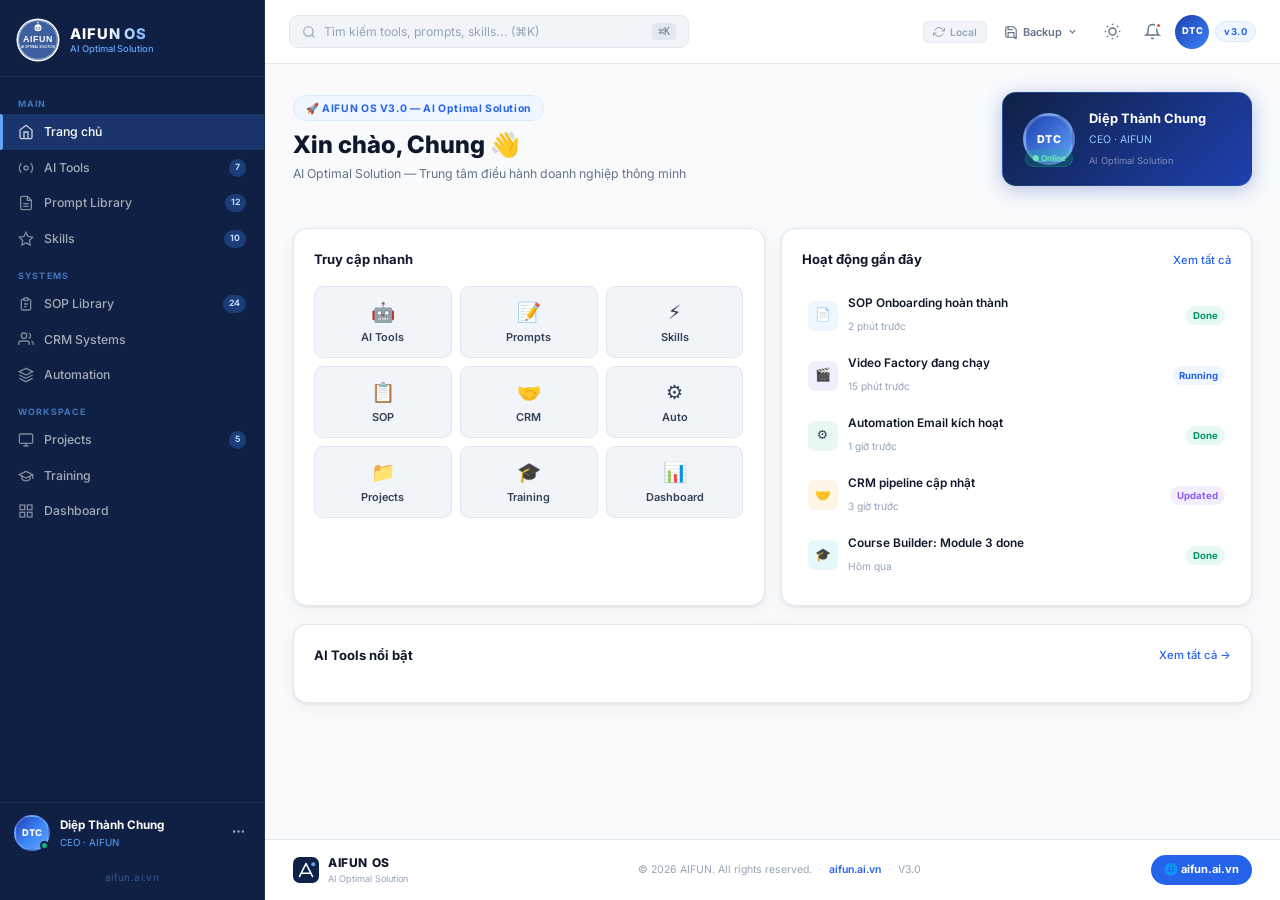
==== commit b30ce505: "feat: rebrand to AIFUN OS — AI Optimal Solution + new logo - Add logo.svg: AIFUN circular logo with " ====
--- a/index.html
+++ b/index.html
@@ -3,7 +3,8 @@
 <head>
   <meta charset="UTF-8" />
   <meta name="viewport" content="width=device-width, initial-scale=1.0" />
-  <title>AIFUN AI Portal V2.0 — AI Operating System</title>
+  <title>AIFUN OS — AI Optimal Solution</title>
+  <link rel="icon" type="image/svg+xml" href="favicon.svg" />
   <link rel="stylesheet" href="style.css" />
   <link rel="preconnect" href="https://fonts.googleapis.com" />
   <link rel="preconnect" href="https://fonts.gstatic.com" crossorigin />
@@ -18,22 +19,11 @@
   <div class="sidebar-header">
     <div class="logo">
       <div class="logo-icon">
-        <svg viewBox="0 0 44 44" fill="none" xmlns="http://www.w3.org/2000/svg">
-          <rect width="44" height="44" rx="11" fill="url(#lg1)"/>
-          <path d="M11 32L22 10L33 32" stroke="white" stroke-width="2.5" stroke-linecap="round" stroke-linejoin="round" fill="none"/>
-          <path d="M15 26H29" stroke="white" stroke-width="2.5" stroke-linecap="round"/>
-          <circle cx="34" cy="13" r="3.5" fill="#60a5fa"/>
-          <circle cx="34" cy="13" r="1.8" fill="white"/>
-          <defs>
-            <linearGradient id="lg1" x1="0" y1="0" x2="44" y2="44" gradientUnits="userSpaceOnUse">
-              <stop stop-color="#0f2044"/><stop offset=".5" stop-color="#1e40af"/><stop offset="1" stop-color="#2563eb"/>
-            </linearGradient>
-          </defs>
-        </svg>
+        <img src="logo.svg" alt="AIFUN Logo" width="44" height="44" style="border-radius:50%;display:block;" />
       </div>
       <div class="logo-text">
-        <span class="logo-name">AIFUN</span>
-        <span class="logo-tagline">AI Operating System</span>
+        <span class="logo-name">AIFUN OS</span>
+        <span class="logo-tagline">AI Optimal Solution</span>
       </div>
     </div>
     <button class="sidebar-close" id="sidebarClose">
@@ -140,11 +130,11 @@
       </div>
     </div>
     <div class="topbar-right">
-      <!-- Sheets sync status -->
-      <div class="sync-status" id="syncStatus" title="Google Sheets: chưa kết nối">
+      <!-- Sheets sync status — click để mở Sheets Panel -->
+      <button class="sync-status" id="syncStatus" title="Click để quản lý Google Sheets" onclick="App.openSheetsPanel()">
         <svg viewBox="0 0 24 24" fill="none" stroke="currentColor" stroke-width="2"><polyline points="23 4 23 10 17 10"/><polyline points="1 20 1 14 7 14"/><path d="M3.51 9a9 9 0 0114.85-3.36L23 10M1 14l4.64 4.36A9 9 0 0020.49 15"/></svg>
         <span id="syncLabel">Local</span>
-      </div>
+      </button>
       <!-- Backup button group -->
       <div class="backup-btn-group" id="backupGroup">
         <button class="backup-trigger-btn" id="backupTrigger" title="Backup dữ liệu">
@@ -181,7 +171,7 @@
         <span class="notif-dot"></span>
       </button>
       <div class="topbar-avatar" title="Diệp Thành Chung">DTC</div>
-      <div class="version-chip">v2.0</div>
+      <div class="version-chip">v3.0</div>
     </div>
   </header>
 
@@ -192,9 +182,9 @@
     <section class="page active" id="page-home">
       <div class="hero-header">
         <div class="hero-text">
-          <div class="hero-badge">🚀 AIFUN AI Portal V2.0 — Data-Driven</div>
+          <div class="hero-badge">🚀 AIFUN OS V3.0 — AI Optimal Solution</div>
           <h1 class="page-title">Xin chào, Chung <span class="wave">👋</span></h1>
-          <p class="page-subtitle">AI Operating System — Trung tâm điều hành doanh nghiệp thông minh</p>
+          <p class="page-subtitle">AI Optimal Solution — Trung tâm điều hành doanh nghiệp thông minh</p>
         </div>
         <div class="ceo-profile-card">
           <div class="ceo-profile-avatar">
@@ -417,14 +407,14 @@
     <div class="footer-inner">
       <div class="footer-brand">
         <svg viewBox="0 0 32 32" fill="none" class="footer-logo-svg"><rect width="32" height="32" rx="8" fill="url(#fg1)"/><path d="M8 24L16 8L24 24" stroke="white" stroke-width="2" stroke-linecap="round" stroke-linejoin="round" fill="none"/><path d="M11 20H21" stroke="white" stroke-width="2" stroke-linecap="round"/><circle cx="25" cy="9" r="2.5" fill="#60a5fa"/><defs><linearGradient id="fg1" x1="0" y1="0" x2="32" y2="32"><stop stop-color="#0f2044"/><stop offset="1" stop-color="#2563eb"/></linearGradient></defs></svg>
-        <div><span class="footer-name">AIFUN</span><span class="footer-slogan">AI Optimal Solution</span></div>
+        <div><span class="footer-name">AIFUN OS</span><span class="footer-slogan">AI Optimal Solution</span></div>
       </div>
       <div class="footer-center">
         <span>© 2026 AIFUN. All rights reserved.</span>
         <span class="footer-sep">·</span>
         <a href="https://aifun.ai.vn" target="_blank" class="footer-link">aifun.ai.vn</a>
         <span class="footer-sep">·</span>
-        <span>V2.0</span>
+        <span>V3.0</span>
       </div>
       <div class="footer-right">
         <a href="https://aifun.ai.vn" target="_blank" class="footer-website-btn">🌐 aifun.ai.vn</a>
@@ -444,6 +434,102 @@
   </div>
 </div>
 
+<!-- ══════════ SHEETS MANAGEMENT PANEL ══════════ -->
+<div class="modal-overlay" id="sheetsPanelOverlay">
+  <div class="modal sheets-panel-modal">
+    <div class="modal-header">
+      <div style="display:flex;align-items:center;gap:10px">
+        <span style="font-size:1.2rem">📊</span>
+        <div>
+          <h3 style="margin:0">Google Sheets Integration</h3>
+          <span class="sheets-panel-version">AIFUN AI Portal V2.1</span>
+        </div>
+      </div>
+      <button class="modal-close" onclick="App.closeSheetsPanel()">✕</button>
+    </div>
+    <div class="modal-body sheets-panel-body">
+
+      <!-- STATUS ROW -->
+      <div class="sp-status-row" id="spStatusRow">
+        <div class="sp-status-dot" id="spStatusDot"></div>
+        <span class="sp-status-text" id="spStatusText">Chưa kết nối</span>
+        <span class="sp-status-time" id="spStatusTime"></span>
+      </div>
+
+      <!-- CONFIG INPUTS -->
+      <div class="sp-section">
+        <div class="sp-section-title">⚙️ Cấu hình kết nối</div>
+        <div class="sp-field">
+          <label class="sp-label">Spreadsheet ID</label>
+          <input class="sp-input" id="spSheetId" type="text"
+            placeholder="1BxiMVs0XRA5nFMdKvBdBZjgmUUqptlbs74OgVE2upms"
+            autocomplete="off" spellcheck="false" />
+          <span class="sp-hint">Lấy từ URL: docs.google.com/spreadsheets/d/<strong>[ID]</strong>/edit</span>
+        </div>
+        <div class="sp-field">
+          <label class="sp-label">API Key</label>
+          <div class="sp-input-wrap">
+            <input class="sp-input" id="spApiKey" type="password"
+              placeholder="AIzaSyD-9tSrke72PouQMnMX-a4eHs-FldMr8TU"
+              autocomplete="off" spellcheck="false" />
+            <button class="sp-eye-btn" id="spEyeBtn" onclick="App.toggleApiKeyVisibility()" title="Hiện/ẩn">
+              <svg id="spEyeIcon" viewBox="0 0 24 24" fill="none" stroke="currentColor" stroke-width="2"><path d="M1 12s4-8 11-8 11 8 11 8-4 8-11 8-11-8-11-8z"/><circle cx="12" cy="12" r="3"/></svg>
+            </button>
+          </div>
+          <span class="sp-hint">Google Cloud Console → APIs → Credentials → API Key</span>
+        </div>
+        <button class="btn btn-primary sp-save-btn" onclick="App.saveSheetsConfig()">
+          <svg viewBox="0 0 24 24" fill="none" stroke="currentColor" stroke-width="2"><path d="M19 21H5a2 2 0 01-2-2V5a2 2 0 012-2h11l5 5v14a2 2 0 01-2 2z"/><polyline points="17 21 17 13 7 13 7 21"/><polyline points="7 3 7 8 15 8"/></svg>
+          Lưu cấu hình
+        </button>
+      </div>
+
+      <!-- ACTION BUTTONS -->
+      <div class="sp-section">
+        <div class="sp-section-title">🚀 Hành động</div>
+        <div class="sp-actions">
+          <button class="sp-action-btn primary" id="btnTestConnection" onclick="App.testSheetsConnection()">
+            <svg viewBox="0 0 24 24" fill="none" stroke="currentColor" stroke-width="2"><path d="M22 11.08V12a10 10 0 11-5.93-9.14"/><polyline points="22 4 12 14.01 9 11.01"/></svg>
+            <span>Test Connection</span>
+          </button>
+          <button class="sp-action-btn success" id="btnSyncSheets" onclick="App.syncGoogleSheets()">
+            <svg viewBox="0 0 24 24" fill="none" stroke="currentColor" stroke-width="2"><polyline points="23 4 23 10 17 10"/><polyline points="1 20 1 14 7 14"/><path d="M3.51 9a9 9 0 0114.85-3.36L23 10M1 14l4.64 4.36A9 9 0 0020.49 15"/></svg>
+            <span>Sync Google Sheets</span>
+          </button>
+          <button class="sp-action-btn gray" id="btnReloadLocal" onclick="App.reloadLocalData()">
+            <svg viewBox="0 0 24 24" fill="none" stroke="currentColor" stroke-width="2"><path d="M14 2H6a2 2 0 00-2 2v16a2 2 0 002 2h12a2 2 0 002-2V8z"/><polyline points="14 2 14 8 20 8"/></svg>
+            <span>Reload Local Data</span>
+          </button>
+        </div>
+      </div>
+
+      <!-- TEST RESULT -->
+      <div class="sp-test-result" id="spTestResult" style="display:none"></div>
+
+      <!-- SHEET STATUS TABLE -->
+      <div class="sp-section">
+        <div class="sp-section-title">📋 Trạng thái 5 bảng dữ liệu</div>
+        <div class="sp-sheet-table" id="spSheetTable">
+          <!-- Render by JS -->
+        </div>
+      </div>
+
+      <!-- SETUP GUIDE -->
+      <details class="sp-guide">
+        <summary>📖 Hướng dẫn thiết lập (5 bước)</summary>
+        <ol class="sp-guide-list">
+          <li>Tạo Google Spreadsheet mới → đặt tên <strong>"AIFUN AI Portal Data"</strong></li>
+          <li>Tạo 5 tab: <code>PROMPTS</code> · <code>SKILLS</code> · <code>SOPS</code> · <code>PROJECTS</code> · <code>WORKFLOWS</code></li>
+          <li>Lấy <strong>Spreadsheet ID</strong> từ URL: <code>.../d/<em>[ID]</em>/edit</code></li>
+          <li>Tạo <strong>API Key</strong>: Google Cloud Console → Enable Sheets API → Credentials</li>
+          <li>Chia sẻ Spreadsheet: <strong>Share → Anyone with link → Viewer</strong></li>
+        </ol>
+      </details>
+
+    </div><!-- /modal-body -->
+  </div>
+</div>
+
 <!-- ══════════ IMPORT CONFIRM MODAL ══════════ -->
 <div class="modal-overlay" id="importModal">
   <div class="modal" style="max-width:460px">
--- a/style.css
+++ b/style.css
@@ -842,6 +842,159 @@
 .toast.out { animation: toastOut .2s ease forwards; }
 
 /* ════════════════════════════════════════════
+   SYNC STATUS — clickable button style
+════════════════════════════════════════════ */
+button.sync-status {
+  cursor: pointer;
+  border: none;
+  background: var(--surface2);
+  border-radius: var(--r-xs);
+  padding: 4px 9px;
+  border: 1px solid var(--border);
+  transition: all var(--ease);
+}
+button.sync-status:hover { filter: brightness(1.08); transform: translateY(-1px); }
+
+/* ════════════════════════════════════════════
+   SHEETS MANAGEMENT PANEL
+════════════════════════════════════════════ */
+.sheets-panel-modal { max-width: 560px; }
+.sheets-panel-version { font-size: .67rem; color: var(--text-f); font-weight: 500; letter-spacing: .03em; }
+
+.sheets-panel-body { padding: 0; }
+
+.sp-status-row {
+  display: flex; align-items: center; gap: 8px;
+  padding: 13px 20px; background: var(--surface2);
+  border-bottom: 1px solid var(--border);
+}
+.sp-status-dot {
+  width: 9px; height: 9px; border-radius: 50%;
+  background: var(--text-f); flex-shrink: 0;
+  transition: background .3s;
+}
+.sp-status-dot.connected  { background: var(--green); box-shadow: 0 0 0 3px rgba(16,185,129,.2); }
+.sp-status-dot.partial    { background: var(--orange); box-shadow: 0 0 0 3px rgba(245,158,11,.2); }
+.sp-status-dot.error      { background: var(--red); box-shadow: 0 0 0 3px rgba(239,68,68,.2); }
+.sp-status-dot.connecting { background: var(--blue-500); animation: pulse 1.2s infinite; }
+.sp-status-dot.cached     { background: var(--blue-500); box-shadow: 0 0 0 3px rgba(59,130,246,.2); }
+.sp-status-text { font-size: .78rem; font-weight: 600; color: var(--text-b); flex: 1; }
+.sp-status-time { font-size: .68rem; color: var(--text-f); }
+
+.sp-section { padding: 16px 20px; border-bottom: 1px solid var(--border); }
+.sp-section:last-child { border-bottom: none; }
+.sp-section-title { font-size: .73rem; font-weight: 700; color: var(--text-m); text-transform: uppercase; letter-spacing: .06em; margin-bottom: 12px; }
+
+.sp-field { margin-bottom: 12px; }
+.sp-label { display: block; font-size: .74rem; font-weight: 600; color: var(--text-b); margin-bottom: 5px; }
+.sp-input-wrap { position: relative; }
+.sp-input {
+  width: 100%; padding: 8px 11px; border-radius: var(--r-sm);
+  border: 1px solid var(--border); background: var(--surface);
+  color: var(--text-h); font-size: .78rem; font-family: 'Courier New', monospace;
+  transition: border-color var(--ease);
+}
+.sp-input:focus { outline: none; border-color: var(--blue-500); box-shadow: 0 0 0 3px rgba(59,130,246,.12); }
+.sp-input-wrap .sp-input { padding-right: 38px; }
+.sp-eye-btn {
+  position: absolute; right: 8px; top: 50%; transform: translateY(-50%);
+  width: 26px; height: 26px; border-radius: 4px;
+  color: var(--text-f); display: flex; align-items: center; justify-content: center;
+  transition: color var(--ease);
+}
+.sp-eye-btn:hover { color: var(--text-h); }
+.sp-eye-btn svg { width: 14px; height: 14px; }
+.sp-hint { font-size: .67rem; color: var(--text-f); display: block; margin-top: 4px; }
+.sp-hint strong { color: var(--blue-500); }
+.sp-save-btn { width: 100%; justify-content: center; margin-top: 4px; gap: 6px; }
+.sp-save-btn svg { width: 13px; height: 13px; }
+
+/* 3 action buttons */
+.sp-actions { display: grid; grid-template-columns: 1fr 1fr 1fr; gap: 8px; }
+.sp-action-btn {
+  display: flex; flex-direction: column; align-items: center; justify-content: center;
+  gap: 6px; padding: 12px 8px; border-radius: var(--r-sm);
+  font-size: .73rem; font-weight: 600; cursor: pointer;
+  border: 1px solid var(--border); transition: all var(--ease);
+  background: var(--surface2);
+}
+.sp-action-btn svg { width: 20px; height: 20px; }
+.sp-action-btn:hover { transform: translateY(-2px); box-shadow: 0 4px 12px rgba(0,0,0,.12); }
+.sp-action-btn.primary { background: var(--blue-50); color: var(--blue-600); border-color: var(--blue-200); }
+.sp-action-btn.primary:hover { background: var(--blue-100); }
+.sp-action-btn.success { background: rgba(16,185,129,.08); color: #059669; border-color: rgba(16,185,129,.3); }
+.sp-action-btn.success:hover { background: rgba(16,185,129,.15); }
+.sp-action-btn.gray   { background: var(--surface2); color: var(--text-m); }
+.sp-action-btn.gray:hover { background: var(--border); color: var(--text-h); }
+.sp-action-btn.loading { opacity: .6; pointer-events: none; }
+[data-theme="dark"] .sp-action-btn.primary { background: rgba(59,130,246,.12); border-color: rgba(59,130,246,.3); }
+
+/* Test result box */
+.sp-test-result {
+  margin: 0 20px 0; padding: 12px 14px; border-radius: var(--r-sm);
+  font-size: .77rem; line-height: 1.6;
+  border: 1px solid var(--border); background: var(--surface2);
+}
+.sp-test-result.ok    { background: rgba(16,185,129,.08); border-color: rgba(16,185,129,.3); color: #065f46; }
+.sp-test-result.error { background: rgba(239,68,68,.08);  border-color: rgba(239,68,68,.3);  color: #7f1d1d; }
+[data-theme="dark"] .sp-test-result.ok    { color: #6ee7b7; }
+[data-theme="dark"] .sp-test-result.error { color: #fca5a5; }
+.sp-test-result-title { font-weight: 700; margin-bottom: 4px; }
+.sp-test-result-tabs  { display: flex; flex-wrap: wrap; gap: 5px; margin-top: 8px; }
+.sp-test-result-tab   { padding: 2px 8px; border-radius: 99px; font-size: .67rem; font-weight: 600;
+  background: rgba(16,185,129,.15); color: #059669; }
+[data-theme="dark"] .sp-test-result-tab { background: rgba(16,185,129,.2); color: #6ee7b7; }
+
+/* Error guide inside test result */
+.sp-error-guide {
+  margin-top: 10px;
+  padding: 10px 12px;
+  background: rgba(239,68,68,.06);
+  border: 1px solid rgba(239,68,68,.2);
+  border-radius: 8px;
+  font-size: .75rem;
+}
+.sp-error-guide-title { font-weight: 700; margin-bottom: 6px; color: inherit; }
+.sp-error-guide-steps { margin: 0; padding-left: 18px; line-height: 1.8; }
+.sp-error-guide-steps a { color: var(--blue-600); text-decoration: underline; }
+[data-theme="dark"] .sp-error-guide { background: rgba(239,68,68,.08); border-color: rgba(239,68,68,.25); }
+[data-theme="dark"] .sp-error-guide-steps a { color: #93c5fd; }
+
+/* Sheet status table */
+.sp-sheet-table { display: flex; flex-direction: column; gap: 5px; }
+.sp-sheet-row {
+  display: flex; align-items: center; gap: 10px;
+  padding: 7px 10px; border-radius: var(--r-xs);
+  background: var(--surface2); border: 1px solid var(--border);
+}
+.sp-sheet-name { font-size: .76rem; font-weight: 600; color: var(--text-b); flex: 1; }
+.sp-sheet-count { font-size: .71rem; color: var(--text-m); min-width: 60px; text-align: right; }
+.sp-sheet-badge {
+  font-size: .65rem; font-weight: 700; padding: 2px 7px; border-radius: 99px;
+  letter-spacing: .04em;
+}
+.sp-sheet-badge.active   { background: rgba(16,185,129,.12); color: #059669; }
+.sp-sheet-badge.cached   { background: rgba(59,130,246,.12); color: var(--blue-600); }
+.sp-sheet-badge.local    { background: var(--surface); color: var(--text-f); border: 1px solid var(--border); }
+.sp-sheet-badge.loading  { background: rgba(245,158,11,.12); color: #d97706; }
+
+/* Setup guide */
+.sp-guide {
+  padding: 12px 20px 16px; cursor: pointer;
+}
+.sp-guide summary {
+  font-size: .76rem; font-weight: 600; color: var(--text-m);
+  list-style: none; display: flex; align-items: center; gap: 6px;
+  cursor: pointer; user-select: none;
+}
+.sp-guide summary:hover { color: var(--text-h); }
+.sp-guide[open] summary { margin-bottom: 10px; color: var(--text-h); }
+.sp-guide-list { padding-left: 18px; margin: 0; }
+.sp-guide-list li { font-size: .74rem; color: var(--text-m); padding: 3px 0; line-height: 1.5; }
+.sp-guide-list strong { color: var(--text-b); }
+.sp-guide-list code { background: var(--surface2); padding: 1px 5px; border-radius: 4px; font-size: .7rem; color: var(--blue-600); }
+
+/* ════════════════════════════════════════════
    BACKUP BUTTON GROUP
 ════════════════════════════════════════════ */
 .backup-btn-group {
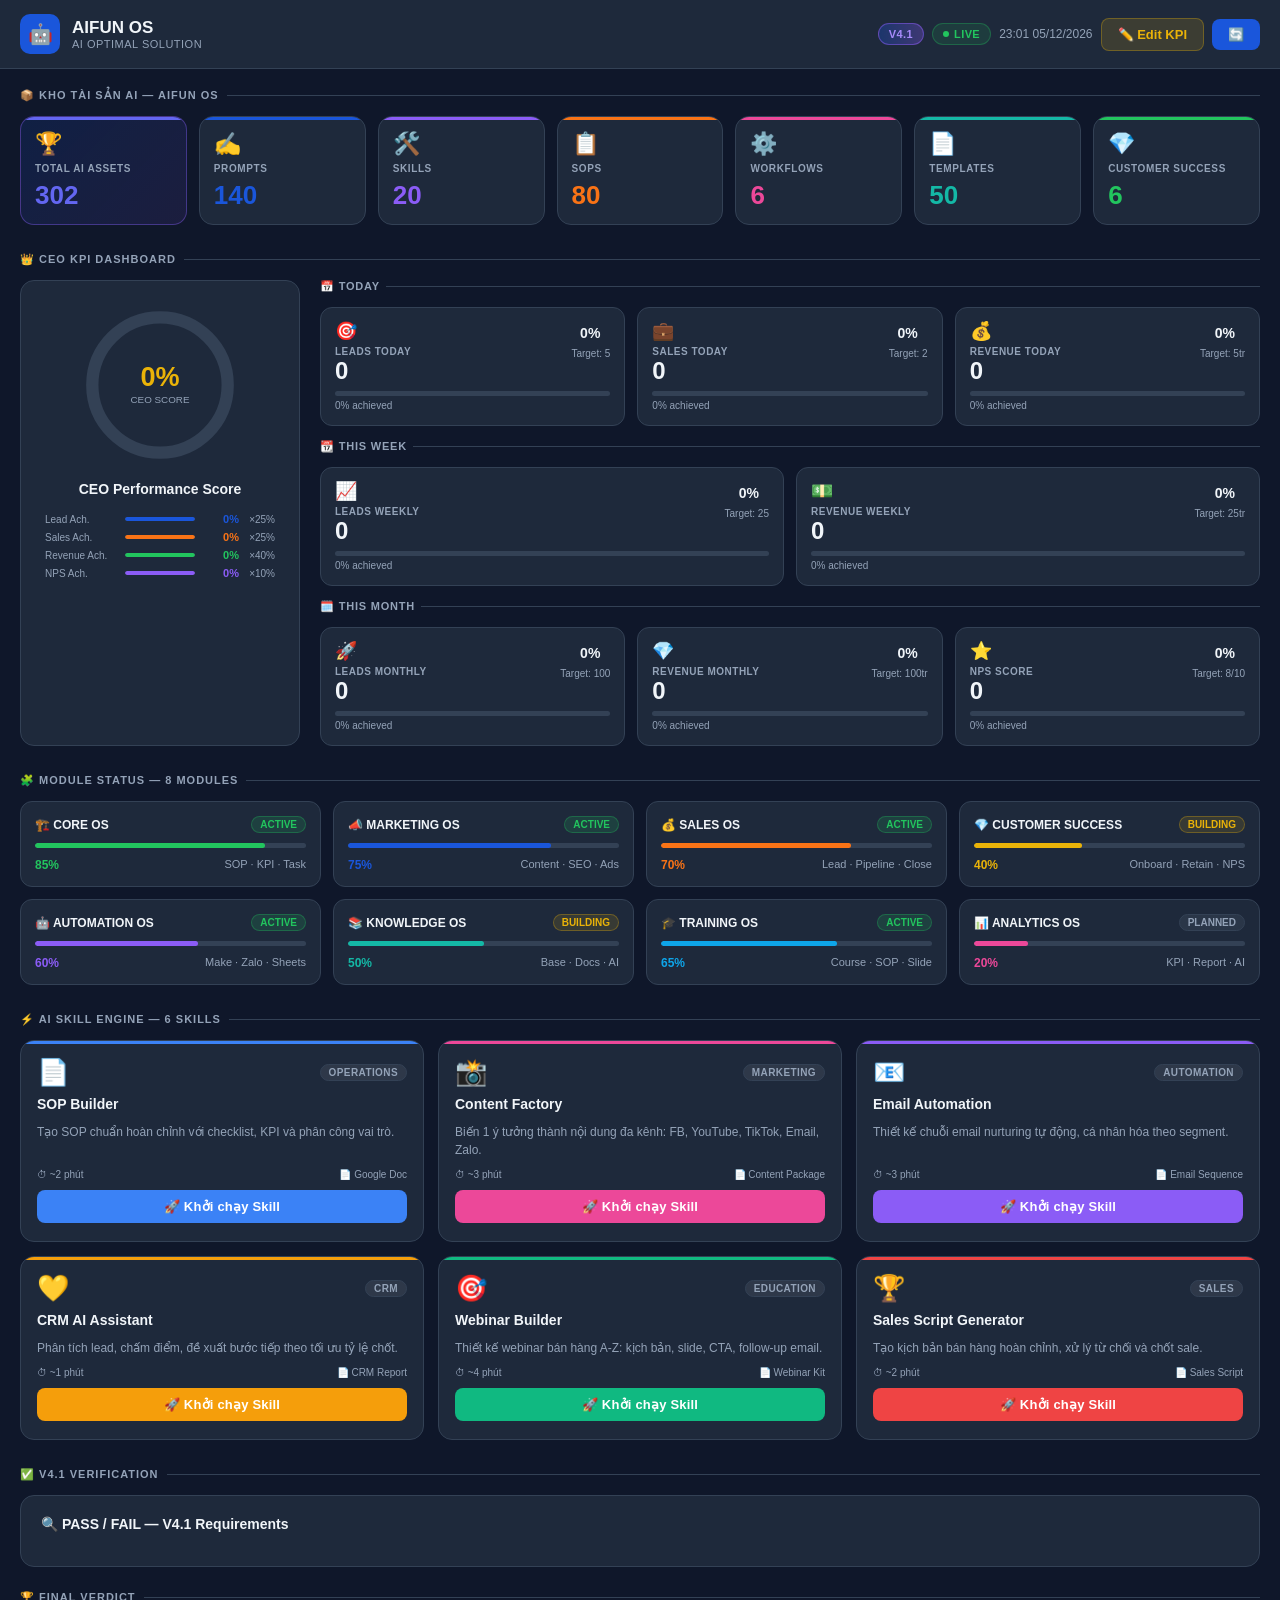
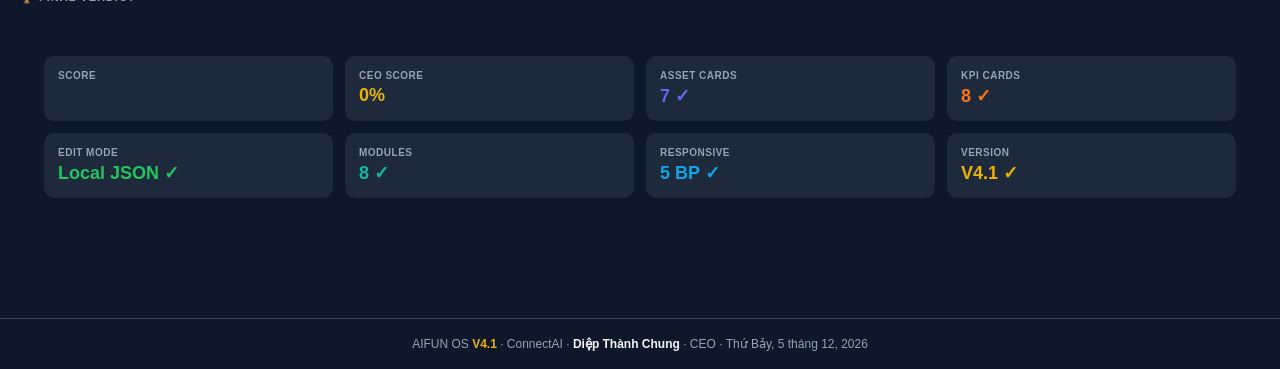
==== commit f99540b0: "fix: correct script paths from aifun-skill-engine/ to root" ====
--- a/index.html
+++ b/index.html
@@ -1,583 +1,1065 @@
 <!DOCTYPE html>
-<html lang="vi" data-theme="light">
+<html lang="vi">
 <head>
-  <meta charset="UTF-8" />
-  <meta name="viewport" content="width=device-width, initial-scale=1.0" />
-  <title>AIFUN OS — AI Optimal Solution</title>
-  <link rel="icon" type="image/svg+xml" href="favicon.svg" />
-  <link rel="stylesheet" href="style.css" />
-  <link rel="preconnect" href="https://fonts.googleapis.com" />
-  <link rel="preconnect" href="https://fonts.gstatic.com" crossorigin />
-  <link href="https://fonts.googleapis.com/css2?family=Inter:wght@300;400;500;600;700;800&display=swap" rel="stylesheet" />
+<meta charset="UTF-8">
+<meta name="viewport" content="width=device-width, initial-scale=1.0">
+<title>AIFUN OS Dashboard V4.1</title>
+<style>
+*{margin:0;padding:0;box-sizing:border-box}
+:root{
+  --bg:#0F172A;--bg2:#1E293B;--bg3:#334155;
+  --primary:#1A56DB;--accent:#F97316;
+  --green:#22C55E;--yellow:#EAB308;--red:#EF4444;
+  --purple:#8B5CF6;--teal:#14B8A6;--pink:#EC4899;
+  --sky:#0EA5E9;--indigo:#6366F1;--amber:#F59E0B;
+  --text:#F1F5F9;--muted:#94A3B8;--border:#334155;
+}
+body{font-family:'Segoe UI',Arial,sans-serif;background:var(--bg);color:var(--text);min-height:100vh}
+
+/* ── HEADER ── */
+.hdr{background:var(--bg2);border-bottom:1px solid var(--border);padding:14px 20px;
+  display:flex;align-items:center;justify-content:space-between;
+  position:sticky;top:0;z-index:50;flex-wrap:wrap;gap:10px}
+.hdr-left{display:flex;align-items:center;gap:12px}
+.logo-box{width:40px;height:40px;background:var(--primary);border-radius:10px;
+  display:flex;align-items:center;justify-content:center;font-size:20px}
+.hdr-right{display:flex;align-items:center;gap:8px;flex-wrap:wrap}
+.badge{padding:4px 10px;border-radius:99px;font-size:11px;font-weight:700;letter-spacing:.4px}
+.bver{background:linear-gradient(90deg,rgba(26,86,219,.3),rgba(139,92,246,.3));
+  border:1px solid rgba(139,92,246,.5);color:#a78bfa}
+.blive{background:rgba(34,197,94,.12);border:1px solid rgba(34,197,94,.3);
+  color:var(--green);display:flex;align-items:center;gap:5px}
+.dot{width:6px;height:6px;background:var(--green);border-radius:50%;animation:pulse 2s infinite}
+@keyframes pulse{0%,100%{opacity:1}50%{opacity:.4}}
+.bedit{background:rgba(234,179,8,.15);border:1px solid rgba(234,179,8,.4);
+  color:var(--yellow);display:none}
+body.edit-mode .bedit{display:flex}
+body.edit-mode .blive{display:none}
+.ts{font-size:12px;color:var(--muted)}
+
+.btn{border:none;cursor:pointer;font-family:inherit;font-weight:700;
+  border-radius:8px;padding:8px 16px;font-size:13px;
+  display:flex;align-items:center;gap:6px;transition:.2s;white-space:nowrap}
+.btn-edit{background:rgba(234,179,8,.15);color:var(--yellow);border:1px solid rgba(234,179,8,.3)}
+.btn-edit:hover{background:rgba(234,179,8,.25)}
+.btn-save{background:var(--green);color:#0F172A;display:none}
+.btn-save:hover{background:#16a34a}
+.btn-cancel{background:var(--bg3);color:var(--text);display:none}
+.btn-cancel:hover{background:var(--bg4,#475569)}
+.btn-ref{background:var(--primary);color:#fff}
+.btn-ref:hover{background:#1649c0}
+body.edit-mode .btn-edit{display:none}
+body.edit-mode .btn-save{display:flex}
+body.edit-mode .btn-cancel{display:flex}
+body.edit-mode .btn-ref{display:none}
+
+/* ── EDIT BANNER ── */
+.edit-banner{
+  background:rgba(234,179,8,.08);border:1px solid rgba(234,179,8,.3);
+  border-radius:10px;padding:10px 16px;margin-bottom:16px;
+  font-size:13px;color:var(--yellow);font-weight:500;
+  display:none;align-items:center;gap:8px;
+}
+body.edit-mode .edit-banner{display:flex}
+
+/* ── MAIN ── */
+.main{max-width:1440px;margin:0 auto;padding:20px 20px 60px}
+
+/* ── SECTION LABEL ── */
+.sl{font-size:11px;font-weight:700;color:var(--muted);letter-spacing:1px;
+  text-transform:uppercase;margin-bottom:14px;display:flex;align-items:center;gap:8px}
+.sl::after{content:'';flex:1;height:1px;background:var(--border)}
+
+/* ── ASSET CARDS ── */
+.asset-grid{display:grid;grid-template-columns:repeat(7,1fr);gap:12px;margin-bottom:28px}
+@media(max-width:1200px){.asset-grid{grid-template-columns:repeat(4,1fr)}}
+@media(max-width:700px){.asset-grid{grid-template-columns:repeat(2,1fr)}}
+@media(max-width:360px){.asset-grid{grid-template-columns:1fr}}
+
+.ac{background:var(--bg2);border:1px solid var(--border);border-radius:14px;
+  padding:16px 14px;display:flex;flex-direction:column;gap:8px;
+  position:relative;overflow:hidden;transition:.2s}
+.ac::before{content:'';position:absolute;top:0;left:0;right:0;height:3px;border-radius:14px 14px 0 0}
+.ac:hover{transform:translateY(-2px);box-shadow:0 8px 24px rgba(0,0,0,.3)}
+.ac.total{background:linear-gradient(135deg,rgba(26,86,219,.15),rgba(139,92,246,.1));
+  border-color:rgba(139,92,246,.4)}
+.ac-ico{font-size:22px;line-height:1}
+.ac-lbl{font-size:10px;font-weight:600;color:var(--muted);text-transform:uppercase;letter-spacing:.6px}
+.ac-val{font-size:26px;font-weight:900;line-height:1}
+
+/* Asset edit input — shown only in edit mode */
+.ac-edit{display:none;margin-top:6px;padding-top:8px;border-top:1px solid var(--border)}
+body.edit-mode .ac-edit{display:block}
+body.edit-mode .ac-val{font-size:18px}
+
+.ac-inp{width:100%;background:var(--bg3);border:1px solid var(--border);
+  color:var(--text);padding:6px 10px;border-radius:6px;font-size:14px;
+  font-weight:700;outline:none;font-family:inherit;transition:.2s}
+.ac-inp:focus{border-color:var(--primary);box-shadow:0 0 0 2px rgba(26,86,219,.2)}
+
+/* card colors */
+.c0::before{background:var(--indigo)}.c0:hover{border-color:var(--indigo)}
+.c1::before{background:var(--primary)}.c1:hover{border-color:var(--primary)}
+.c2::before{background:var(--purple)}.c2:hover{border-color:var(--purple)}
+.c3::before{background:var(--accent)}.c3:hover{border-color:var(--accent)}
+.c4::before{background:var(--pink)}.c4:hover{border-color:var(--pink)}
+.c5::before{background:var(--teal)}.c5:hover{border-color:var(--teal)}
+.c6::before{background:var(--green)}.c6:hover{border-color:var(--green)}
+
+/* ── CEO WRAP ── */
+.ceo-wrap{display:grid;grid-template-columns:280px 1fr;gap:20px;margin-bottom:28px}
+@media(max-width:960px){.ceo-wrap{grid-template-columns:1fr}}
+
+/* CEO Score */
+.score-card{background:var(--bg2);border:1px solid var(--border);border-radius:14px;
+  padding:24px;display:flex;flex-direction:column;align-items:center;gap:16px}
+.gauge-svg{width:160px;height:160px}
+.gauge-bg{fill:none;stroke:var(--bg3);stroke-width:10}
+.gauge-fill{fill:none;stroke-width:10;stroke-linecap:round;
+  stroke-dasharray:345.4;stroke-dashoffset:345.4;
+  transform:rotate(-90deg);transform-origin:50% 50%;
+  transition:stroke-dashoffset 1s ease,stroke .4s ease}
+.score-title{font-size:14px;font-weight:800;text-align:center}
+.score-breakdown{width:100%;display:flex;flex-direction:column;gap:6px}
+.sb-row{display:flex;align-items:center;gap:8px}
+.sb-name{font-size:10px;color:var(--muted);width:72px;flex-shrink:0}
+.sb-bar{flex:1;height:4px;background:var(--bg3);border-radius:99px;overflow:hidden}
+.sb-fill{height:100%;border-radius:99px;transition:width .8s ease}
+.sb-pct{font-size:11px;font-weight:700;width:36px;text-align:right;flex-shrink:0}
+.sb-wt{font-size:10px;color:var(--muted);width:28px;text-align:right;flex-shrink:0}
+
+/* KPI area */
+.kpi-area{display:flex;flex-direction:column;gap:14px}
+.kpi-row-label{font-size:11px;font-weight:700;color:var(--muted);
+  text-transform:uppercase;letter-spacing:.8px;display:flex;align-items:center;gap:6px}
+.kpi-row-label::after{content:'';flex:1;height:1px;background:var(--border)}
+.kpi-sub-grid{display:grid;gap:12px}
+.kpi-3{grid-template-columns:repeat(3,1fr)}
+.kpi-2{grid-template-columns:repeat(2,1fr)}
+.kpi-3b{grid-template-columns:repeat(3,1fr)}
+@media(max-width:900px){
+  .kpi-3,.kpi-3b{grid-template-columns:repeat(2,1fr)}
+  .kpi-2{grid-template-columns:1fr 1fr}
+}
+@media(max-width:500px){.kpi-3,.kpi-2,.kpi-3b{grid-template-columns:1fr}}
+
+/* KPI Card */
+.kc{background:var(--bg2);border:1px solid var(--border);border-radius:12px;
+  padding:14px;transition:.2s}
+.kc:hover{transform:translateY(-1px);box-shadow:0 6px 18px rgba(0,0,0,.25)}
+
+/* Display mode content */
+.kc-display{display:flex;flex-direction:column;gap:8px}
+.kc-top{display:flex;align-items:flex-start;justify-content:space-between;gap:8px}
+.kc-left{display:flex;flex-direction:column;gap:2px}
+.kc-ico{font-size:18px;line-height:1;margin-bottom:4px}
+.kc-lbl{font-size:10px;font-weight:600;color:var(--muted);text-transform:uppercase;letter-spacing:.5px}
+.kc-val{font-size:24px;font-weight:900;line-height:1}
+.kc-right{display:flex;flex-direction:column;align-items:flex-end;gap:4px}
+.kc-ach{font-size:14px;font-weight:800;padding:3px 10px;border-radius:8px;white-space:nowrap}
+.kc-tgt{font-size:10px;color:var(--muted)}
+.kc-bar-wrap{display:flex;flex-direction:column;gap:4px}
+.kc-bar{height:5px;background:var(--bg3);border-radius:99px;overflow:hidden}
+.kc-fill{height:100%;border-radius:99px;transition:width .6s ease,background .4s ease}
+.kc-bar-label{font-size:10px;color:var(--muted)}
+.ach-g{background:rgba(34,197,94,.15);color:var(--green)}
+.ach-y{background:rgba(234,179,8,.12);color:var(--yellow)}
+.ach-r{background:rgba(239,68,68,.1);color:var(--red)}
+
+/* Edit mode content */
+.kc-edit{display:none;flex-direction:column;gap:8px}
+body.edit-mode .kc-display{display:none}
+body.edit-mode .kc-edit{display:flex}
+.kc-edit-head{display:flex;align-items:center;gap:6px;padding-bottom:6px;
+  border-bottom:1px solid var(--border)}
+.kc-edit-head .ico{font-size:16px}
+.kc-edit-head .lbl{font-size:11px;font-weight:700;color:var(--muted);text-transform:uppercase;letter-spacing:.5px}
+.edit-row{display:grid;grid-template-columns:1fr 1fr;gap:8px}
+.ef{display:flex;flex-direction:column;gap:3px}
+.ef-label{font-size:10px;font-weight:600;color:var(--muted)}
+.kc-inp{background:var(--bg3);border:1px solid var(--border);color:var(--text);
+  padding:7px 10px;border-radius:6px;font-size:14px;font-weight:700;
+  width:100%;outline:none;font-family:inherit;transition:.2s}
+.kc-inp:focus{border-color:var(--primary);box-shadow:0 0 0 2px rgba(26,86,219,.2)}
+.kc-inp::placeholder{color:var(--bg4,#475569);font-weight:400}
+
+/* ── MODULES ── */
+.mod-grid{display:grid;grid-template-columns:repeat(4,1fr);gap:12px;margin-bottom:28px}
+@media(max-width:900px){.mod-grid{grid-template-columns:repeat(2,1fr)}}
+@media(max-width:480px){.mod-grid{grid-template-columns:1fr}}
+.mc{background:var(--bg2);border:1px solid var(--border);border-radius:12px;
+  padding:14px;display:flex;flex-direction:column;gap:10px}
+.mc-head{display:flex;align-items:center;justify-content:space-between}
+.mc-name{font-size:12px;font-weight:700}
+.mt{font-size:10px;padding:2px 8px;border-radius:99px;font-weight:600}
+.ta{background:rgba(34,197,94,.15);color:var(--green);border:1px solid rgba(34,197,94,.3)}
+.tb{background:rgba(234,179,8,.12);color:var(--yellow);border:1px solid rgba(234,179,8,.3)}
+.tp{background:rgba(148,163,184,.1);color:var(--muted);border:1px solid var(--border)}
+.pb{height:5px;background:var(--bg3);border-radius:99px;overflow:hidden}
+.pf{height:100%;border-radius:99px}
+.mc-foot{display:flex;justify-content:space-between}
+.mc-pct{font-size:12px;font-weight:700}
+.mc-sub{font-size:11px;color:var(--muted)}
+
+/* ── PASS / FAIL ── */
+.pf-panel{background:var(--bg2);border:1px solid var(--border);border-radius:14px;
+  padding:20px;margin-bottom:24px}
+.pf-title{font-size:14px;font-weight:800;margin-bottom:14px;display:flex;align-items:center;gap:8px}
+.pf-list{display:flex;flex-direction:column;gap:7px}
+.pi{display:flex;align-items:center;gap:10px;padding:9px 12px;
+  border-radius:8px;font-size:12px;font-weight:500}
+.pi-ok{background:rgba(34,197,94,.07);border:1px solid rgba(34,197,94,.2)}
+.pi-no{background:rgba(239,68,68,.07);border:1px solid rgba(239,68,68,.2)}
+.pi .pb2{font-size:10px;font-weight:800;padding:2px 8px;border-radius:4px;
+  margin-left:auto;letter-spacing:.4px}
+.pp{background:rgba(34,197,94,.2);color:var(--green)}
+.pf2{background:rgba(239,68,68,.2);color:var(--red)}
+
+/* ── FINAL VERDICT ── */
+.vd{border-radius:14px;padding:22px;border:2px solid transparent;margin-bottom:24px}
+.vd-ok{background:rgba(34,197,94,.06);border-color:rgba(34,197,94,.4)}
+.vd-no{background:rgba(239,68,68,.05);border-color:rgba(239,68,68,.4)}
+.vd-title{font-size:18px;font-weight:900;margin-bottom:14px}
+.vd-grid{display:grid;grid-template-columns:repeat(4,1fr);gap:12px}
+@media(max-width:700px){.vd-grid{grid-template-columns:repeat(2,1fr)}}
+@media(max-width:400px){.vd-grid{grid-template-columns:1fr}}
+.vi{background:var(--bg2);border-radius:10px;padding:14px}
+.vi-lbl{font-size:10px;color:var(--muted);font-weight:600;text-transform:uppercase;
+  letter-spacing:.5px;margin-bottom:4px}
+.vi-val{font-size:18px;font-weight:900}
+.vd-ts{margin-top:12px;font-size:11px;color:var(--muted);line-height:1.8}
+
+/* ── FOOTER ── */
+.footer{text-align:center;padding:18px;font-size:12px;
+  color:var(--muted);border-top:1px solid var(--border)}
+
+/* ── TOAST ── */
+.toast{position:fixed;bottom:22px;right:22px;background:var(--bg2);
+  border:1px solid var(--border);color:var(--text);padding:11px 18px;
+  border-radius:10px;font-size:13px;font-weight:500;
+  box-shadow:0 8px 24px rgba(0,0,0,.4);transform:translateY(80px);opacity:0;
+  transition:.3s;z-index:999;max-width:300px}
+.toast.show{transform:translateY(0);opacity:1}
+.toast.ok{border-color:rgba(34,197,94,.5);color:var(--green)}
+.toast.sv{border-color:rgba(234,179,8,.5);color:var(--yellow)}
+
+/* ── SKILL CARDS ── */
+.sk-grid{display:grid;grid-template-columns:repeat(3,1fr);gap:14px;margin-bottom:28px}
+@media(max-width:900px){.sk-grid{grid-template-columns:repeat(2,1fr)}}
+@media(max-width:500px){.sk-grid{grid-template-columns:1fr}}
+.sk-card{background:var(--bg2);border:1px solid var(--border);border-radius:14px;
+  padding:18px 16px;display:flex;flex-direction:column;gap:10px;
+  position:relative;overflow:hidden;transition:.2s;cursor:pointer}
+.sk-card::before{content:'';position:absolute;top:0;left:0;right:0;height:3px;
+  border-radius:14px 14px 0 0;background:var(--sk-color,var(--primary))}
+.sk-card:hover{transform:translateY(-2px);box-shadow:0 8px 28px rgba(0,0,0,.35);
+  border-color:var(--sk-color,var(--primary))}
+.sk-head{display:flex;align-items:center;justify-content:space-between;gap:8px}
+.sk-ico{font-size:26px;line-height:1}
+.sk-cat{font-size:10px;font-weight:700;padding:2px 8px;border-radius:99px;
+  background:rgba(255,255,255,.07);color:var(--muted);border:1px solid var(--border);
+  letter-spacing:.4px}
+.sk-name{font-size:14px;font-weight:800;line-height:1.3}
+.sk-desc{font-size:12px;color:var(--muted);line-height:1.5;flex:1}
+.sk-meta{display:flex;align-items:center;justify-content:space-between;
+  font-size:10px;color:var(--muted)}
+.sk-btn{background:var(--sk-color,var(--primary));color:#fff;border:none;
+  cursor:pointer;padding:9px 0;border-radius:8px;font-size:13px;font-weight:700;
+  font-family:inherit;width:100%;transition:.15s;letter-spacing:.2px}
+.sk-btn:hover{opacity:.88;transform:translateY(-1px)}
+</style>
+<link rel="stylesheet" href="skill-modal.css">
 </head>
 <body>
 
-<div class="sidebar-overlay" id="sidebarOverlay"></div>
-
-<!-- ══════════════════════════ SIDEBAR ══════════════════════════ -->
-<aside class="sidebar" id="sidebar">
-  <div class="sidebar-header">
-    <div class="logo">
-      <div class="logo-icon">
-        <img src="logo.svg" alt="AIFUN Logo" width="44" height="44" style="border-radius:50%;display:block;" />
-      </div>
-      <div class="logo-text">
-        <span class="logo-name">AIFUN OS</span>
-        <span class="logo-tagline">AI Optimal Solution</span>
-      </div>
-    </div>
-    <button class="sidebar-close" id="sidebarClose">
-      <svg viewBox="0 0 24 24" fill="none" stroke="currentColor" stroke-width="2.5"><path d="M18 6L6 18M6 6l12 12"/></svg>
-    </button>
+<!-- HEADER -->
+<div class="hdr">
+  <div class="hdr-left">
+    <div class="logo-box">🤖</div>
+    <div>
+      <div style="font-size:17px;font-weight:800">AIFUN OS</div>
+      <div style="font-size:11px;color:var(--muted);letter-spacing:.5px">AI OPTIMAL SOLUTION</div>
+    </div>
   </div>
-
-  <nav class="sidebar-nav">
-    <div class="nav-section">
-      <span class="nav-label">MAIN</span>
-      <ul>
-        <li><a href="#" class="nav-item active" data-page="home">
-          <svg viewBox="0 0 24 24" fill="none" stroke="currentColor" stroke-width="2"><path d="M3 9l9-7 9 7v11a2 2 0 01-2 2H5a2 2 0 01-2-2z"/><polyline points="9 22 9 12 15 12 15 22"/></svg>
-          <span>Trang chủ</span>
-        </a></li>
-        <li><a href="#" class="nav-item" data-page="ai-tools">
-          <svg viewBox="0 0 24 24" fill="none" stroke="currentColor" stroke-width="2"><circle cx="12" cy="12" r="3"/><path d="M19.07 4.93a10 10 0 010 14.14M4.93 4.93a10 10 0 000 14.14"/></svg>
-          <span>AI Tools</span>
-          <span class="badge" id="badge-tools">7</span>
-        </a></li>
-        <li><a href="#" class="nav-item" data-page="prompts">
-          <svg viewBox="0 0 24 24" fill="none" stroke="currentColor" stroke-width="2"><path d="M14 2H6a2 2 0 00-2 2v16a2 2 0 002 2h12a2 2 0 002-2V8z"/><polyline points="14 2 14 8 20 8"/><line x1="16" y1="13" x2="8" y2="13"/><line x1="16" y1="17" x2="8" y2="17"/></svg>
-          <span>Prompt Library</span>
-          <span class="badge" id="badge-prompts">12</span>
-        </a></li>
-        <li><a href="#" class="nav-item" data-page="skills">
-          <svg viewBox="0 0 24 24" fill="none" stroke="currentColor" stroke-width="2"><polygon points="12 2 15.09 8.26 22 9.27 17 14.14 18.18 21.02 12 17.77 5.82 21.02 7 14.14 2 9.27 8.91 8.26 12 2"/></svg>
-          <span>Skills</span>
-          <span class="badge" id="badge-skills">10</span>
-        </a></li>
-      </ul>
-    </div>
-
-    <div class="nav-section">
-      <span class="nav-label">SYSTEMS</span>
-      <ul>
-        <li><a href="#" class="nav-item" data-page="sop-library">
-          <svg viewBox="0 0 24 24" fill="none" stroke="currentColor" stroke-width="2"><path d="M9 5H7a2 2 0 00-2 2v12a2 2 0 002 2h10a2 2 0 002-2V7a2 2 0 00-2-2h-2"/><rect x="9" y="3" width="6" height="4" rx="1"/><path d="M9 12h6M9 16h4"/></svg>
-          <span>SOP Library</span>
-          <span class="badge" id="badge-sops">24</span>
-        </a></li>
-        <li><a href="#" class="nav-item" data-page="crm">
-          <svg viewBox="0 0 24 24" fill="none" stroke="currentColor" stroke-width="2"><path d="M17 21v-2a4 4 0 00-4-4H5a4 4 0 00-4 4v2"/><circle cx="9" cy="7" r="4"/><path d="M23 21v-2a4 4 0 00-3-3.87M16 3.13a4 4 0 010 7.75"/></svg>
-          <span>CRM Systems</span>
-        </a></li>
-        <li><a href="#" class="nav-item" data-page="automation">
-          <svg viewBox="0 0 24 24" fill="none" stroke="currentColor" stroke-width="2"><path d="M12 2L2 7l10 5 10-5-10-5zM2 17l10 5 10-5M2 12l10 5 10-5"/></svg>
-          <span>Automation</span>
-        </a></li>
-      </ul>
-    </div>
-
-    <div class="nav-section">
-      <span class="nav-label">WORKSPACE</span>
-      <ul>
-        <li><a href="#" class="nav-item" data-page="projects">
-          <svg viewBox="0 0 24 24" fill="none" stroke="currentColor" stroke-width="2"><rect x="2" y="3" width="20" height="14" rx="2"/><line x1="8" y1="21" x2="16" y2="21"/><line x1="12" y1="17" x2="12" y2="21"/></svg>
-          <span>Projects</span>
-          <span class="badge" id="badge-projects">5</span>
-        </a></li>
-        <li><a href="#" class="nav-item" data-page="training">
-          <svg viewBox="0 0 24 24" fill="none" stroke="currentColor" stroke-width="2"><path d="M22 10v6M2 10l10-5 10 5-10 5z"/><path d="M6 12v5c3 3 9 3 12 0v-5"/></svg>
-          <span>Training</span>
-        </a></li>
-        <li><a href="#" class="nav-item" data-page="dashboard">
-          <svg viewBox="0 0 24 24" fill="none" stroke="currentColor" stroke-width="2"><rect x="3" y="3" width="7" height="7"/><rect x="14" y="3" width="7" height="7"/><rect x="14" y="14" width="7" height="7"/><rect x="3" y="14" width="7" height="7"/></svg>
-          <span>Dashboard</span>
-        </a></li>
-      </ul>
-    </div>
-  </nav>
-
-  <div class="sidebar-footer">
-    <div class="user-card">
-      <div class="ceo-avatar">
-        <div class="ceo-avatar-inner">DTC</div>
-        <span class="ceo-online"></span>
-      </div>
-      <div class="user-info">
-        <span class="user-name">Diệp Thành Chung</span>
-        <span class="user-role">CEO · AIFUN</span>
-      </div>
-      <button class="user-menu-btn">
-        <svg viewBox="0 0 24 24" fill="none" stroke="currentColor" stroke-width="2"><circle cx="12" cy="12" r="1"/><circle cx="19" cy="12" r="1"/><circle cx="5" cy="12" r="1"/></svg>
-      </button>
-    </div>
-    <div class="sidebar-brand"><a href="https://aifun.ai.vn" target="_blank">aifun.ai.vn</a></div>
-  </div>
-</aside>
-
-<!-- ══════════════════════════ MAIN ══════════════════════════ -->
-<div class="main-wrapper">
-
-  <!-- Topbar -->
-  <header class="topbar">
-    <div class="topbar-left">
-      <button class="menu-toggle" id="menuToggle">
-        <svg viewBox="0 0 24 24" fill="none" stroke="currentColor" stroke-width="2"><line x1="3" y1="6" x2="21" y2="6"/><line x1="3" y1="12" x2="21" y2="12"/><line x1="3" y1="18" x2="21" y2="18"/></svg>
-      </button>
-      <div class="search-bar" id="globalSearchBar">
-        <svg viewBox="0 0 24 24" fill="none" stroke="currentColor" stroke-width="2"><circle cx="11" cy="11" r="8"/><path d="M21 21l-4.35-4.35"/></svg>
-        <input type="text" id="globalSearch" placeholder="Tìm kiếm tools, prompts, skills... (⌘K)" autocomplete="off"/>
-        <kbd>⌘K</kbd>
-      </div>
-    </div>
-    <div class="topbar-right">
-      <!-- Sheets sync status — click để mở Sheets Panel -->
-      <button class="sync-status" id="syncStatus" title="Click để quản lý Google Sheets" onclick="App.openSheetsPanel()">
-        <svg viewBox="0 0 24 24" fill="none" stroke="currentColor" stroke-width="2"><polyline points="23 4 23 10 17 10"/><polyline points="1 20 1 14 7 14"/><path d="M3.51 9a9 9 0 0114.85-3.36L23 10M1 14l4.64 4.36A9 9 0 0020.49 15"/></svg>
-        <span id="syncLabel">Local</span>
-      </button>
-      <!-- Backup button group -->
-      <div class="backup-btn-group" id="backupGroup">
-        <button class="backup-trigger-btn" id="backupTrigger" title="Backup dữ liệu">
-          <svg viewBox="0 0 24 24" fill="none" stroke="currentColor" stroke-width="2"><path d="M19 21H5a2 2 0 01-2-2V5a2 2 0 012-2h11l5 5v14a2 2 0 01-2 2z"/><polyline points="17 21 17 13 7 13 7 21"/><polyline points="7 3 7 8 15 8"/></svg>
-          <span>Backup</span>
-          <svg class="backup-caret" viewBox="0 0 24 24" fill="none" stroke="currentColor" stroke-width="2.5"><polyline points="6 9 12 15 18 9"/></svg>
-        </button>
-        <div class="backup-dropdown" id="backupDropdown">
-          <button class="backup-item export-item" onclick="App.exportBackup()">
-            <span class="backup-item-icon">⬇️</span>
-            <div class="backup-item-text">
-              <strong>Export Backup</strong>
-              <span>Xuất toàn bộ dữ liệu → JSON</span>
-            </div>
-          </button>
-          <div class="backup-divider"></div>
-          <label class="backup-item import-item" for="importFileInput">
-            <span class="backup-item-icon">⬆️</span>
-            <div class="backup-item-text">
-              <strong>Import Backup</strong>
-              <span>Khôi phục từ file JSON</span>
-            </div>
-          </label>
-          <input type="file" id="importFileInput" accept=".json" style="display:none" />
-        </div>
-      </div>
-
-      <button class="topbar-btn dark-toggle" id="darkToggle" title="Chế độ tối (Ctrl+D)">
-        <svg class="icon-sun" viewBox="0 0 24 24" fill="none" stroke="currentColor" stroke-width="2"><circle cx="12" cy="12" r="5"/><line x1="12" y1="1" x2="12" y2="3"/><line x1="12" y1="21" x2="12" y2="23"/><line x1="4.22" y1="4.22" x2="5.64" y2="5.64"/><line x1="18.36" y1="18.36" x2="19.78" y2="19.78"/><line x1="1" y1="12" x2="3" y2="12"/><line x1="21" y1="12" x2="23" y2="12"/><line x1="4.22" y1="19.78" x2="5.64" y2="18.36"/><line x1="18.36" y1="5.64" x2="19.78" y2="4.22"/></svg>
-        <svg class="icon-moon" viewBox="0 0 24 24" fill="none" stroke="currentColor" stroke-width="2" style="display:none"><path d="M21 12.79A9 9 0 1111.21 3 7 7 0 0021 12.79z"/></svg>
-      </button>
-      <button class="topbar-btn" title="Thông báo">
-        <svg viewBox="0 0 24 24" fill="none" stroke="currentColor" stroke-width="2"><path d="M18 8A6 6 0 006 8c0 7-3 9-3 9h18s-3-2-3-9"/><path d="M13.73 21a2 2 0 01-3.46 0"/></svg>
-        <span class="notif-dot"></span>
-      </button>
-      <div class="topbar-avatar" title="Diệp Thành Chung">DTC</div>
-      <div class="version-chip">v3.0</div>
-    </div>
-  </header>
-
-  <!-- ══════════════════════════ PAGES ══════════════════════════ -->
-  <main class="content" id="pageContent">
-
-    <!-- ── HOME ──────────────────────────────────────── -->
-    <section class="page active" id="page-home">
-      <div class="hero-header">
-        <div class="hero-text">
-          <div class="hero-badge">🚀 AIFUN OS V3.0 — AI Optimal Solution</div>
-          <h1 class="page-title">Xin chào, Chung <span class="wave">👋</span></h1>
-          <p class="page-subtitle">AI Optimal Solution — Trung tâm điều hành doanh nghiệp thông minh</p>
-        </div>
-        <div class="ceo-profile-card">
-          <div class="ceo-profile-avatar">
-            <div class="ceo-large-avatar">DTC</div>
-            <span class="ceo-status-badge">● Online</span>
-          </div>
-          <div class="ceo-profile-info">
-            <span class="ceo-profile-name">Diệp Thành Chung</span>
-            <span class="ceo-profile-title">CEO · AIFUN</span>
-            <span class="ceo-profile-tag">AI Optimal Solution</span>
-          </div>
-        </div>
-      </div>
-
-      <!-- Stats (dynamic) -->
-      <div class="stats-grid-8" id="homeStats"></div>
-
-      <!-- Quick + Activity -->
-      <div class="two-col-grid">
-        <div class="card">
-          <div class="card-header"><h3 class="card-title">Truy cập nhanh</h3></div>
-          <div class="quick-grid">
-            <button class="quick-btn" onclick="App.nav('ai-tools')"><span class="quick-icon">🤖</span><span>AI Tools</span></button>
-            <button class="quick-btn" onclick="App.nav('prompts')"><span class="quick-icon">📝</span><span>Prompts</span></button>
-            <button class="quick-btn" onclick="App.nav('skills')"><span class="quick-icon">⚡</span><span>Skills</span></button>
-            <button class="quick-btn" onclick="App.nav('sop-library')"><span class="quick-icon">📋</span><span>SOP</span></button>
-            <button class="quick-btn" onclick="App.nav('crm')"><span class="quick-icon">🤝</span><span>CRM</span></button>
-            <button class="quick-btn" onclick="App.nav('automation')"><span class="quick-icon">⚙️</span><span>Auto</span></button>
-            <button class="quick-btn" onclick="App.nav('projects')"><span class="quick-icon">📁</span><span>Projects</span></button>
-            <button class="quick-btn" onclick="App.nav('training')"><span class="quick-icon">🎓</span><span>Training</span></button>
-            <button class="quick-btn" onclick="App.nav('dashboard')"><span class="quick-icon">📊</span><span>Dashboard</span></button>
-          </div>
-        </div>
-        <div class="card">
-          <div class="card-header"><h3 class="card-title">Hoạt động gần đây</h3><a href="#" class="card-link">Xem tất cả</a></div>
-          <ul class="activity-list">
-            <li class="activity-item"><div class="activity-icon blue">📄</div><div class="activity-info"><span class="activity-title">SOP Onboarding hoàn thành</span><span class="activity-time">2 phút trước</span></div><span class="activity-badge success">Done</span></li>
-            <li class="activity-item"><div class="activity-icon purple">🎬</div><div class="activity-info"><span class="activity-title">Video Factory đang chạy</span><span class="activity-time">15 phút trước</span></div><span class="activity-badge running">Running</span></li>
-            <li class="activity-item"><div class="activity-icon green">⚙️</div><div class="activity-info"><span class="activity-title">Automation Email kích hoạt</span><span class="activity-time">1 giờ trước</span></div><span class="activity-badge success">Done</span></li>
-            <li class="activity-item"><div class="activity-icon orange">🤝</div><div class="activity-info"><span class="activity-title">CRM pipeline cập nhật</span><span class="activity-time">3 giờ trước</span></div><span class="activity-badge info">Updated</span></li>
-            <li class="activity-item"><div class="activity-icon teal">🎓</div><div class="activity-info"><span class="activity-title">Course Builder: Module 3 done</span><span class="activity-time">Hôm qua</span></div><span class="activity-badge success">Done</span></li>
-          </ul>
-        </div>
-      </div>
-
-      <!-- AI Tools chips -->
-      <div class="card">
-        <div class="card-header"><h3 class="card-title">AI Tools nổi bật</h3><a href="#" class="card-link" onclick="App.nav('ai-tools');return false;">Xem tất cả →</a></div>
-        <div class="tools-row" id="homeToolsRow"></div>
-      </div>
-    </section>
-
-    <!-- ── AI TOOLS ───────────────────────────────────── -->
-    <section class="page" id="page-ai-tools">
-      <div class="page-header">
-        <div><h1 class="page-title">AI Tools</h1><p class="page-subtitle">Bộ công cụ AI mạnh mẽ — click để mở trực tiếp</p></div>
-        <div class="topbar-btn-group">
-          <input type="text" class="filter-input" id="toolSearch" placeholder="🔍 Tìm tool..." />
-        </div>
-      </div>
-      <div class="tools-grid" id="toolsGrid"></div>
-    </section>
-
-    <!-- ── PROMPT LIBRARY ─────────────────────────────── -->
-    <section class="page" id="page-prompts">
-      <div class="page-header">
-        <div><h1 class="page-title">Prompt Library</h1><p class="page-subtitle" id="promptSubtitle">Thư viện prompt tối ưu cho doanh nghiệp Việt Nam</p></div>
-        <button class="btn btn-primary" id="addPromptBtn">+ Thêm Prompt</button>
-      </div>
-      <!-- Search + Filter bar -->
-      <div class="prompt-toolbar">
-        <div class="search-inline">
-          <svg viewBox="0 0 24 24" fill="none" stroke="currentColor" stroke-width="2"><circle cx="11" cy="11" r="8"/><path d="M21 21l-4.35-4.35"/></svg>
-          <input type="text" id="promptSearch" placeholder="Tìm kiếm prompt..." />
-        </div>
-        <div class="prompt-categories" id="promptCats"></div>
-      </div>
-      <div class="prompts-grid" id="promptsGrid"></div>
-      <div class="empty-state" id="promptEmpty" style="display:none">
-        <div class="empty-icon">🔍</div>
-        <h3>Không tìm thấy prompt</h3>
-        <p>Thử từ khóa khác hoặc chọn danh mục khác.</p>
-      </div>
-    </section>
-
-    <!-- ── SKILLS ─────────────────────────────────────── -->
-    <section class="page" id="page-skills">
-      <div class="page-header">
-        <div><h1 class="page-title">Skills</h1><p class="page-subtitle">Bộ kỹ năng AI chuyên biệt · <span id="skillCount">0</span> skills</p></div>
-        <div class="topbar-btn-group">
-          <input type="text" class="filter-input" id="skillSearch" placeholder="🔍 Tìm skill..." />
-        </div>
-      </div>
-      <div class="skills-grid" id="skillsGrid"></div>
-    </section>
-
-    <!-- ── SOP LIBRARY ────────────────────────────────── -->
-    <section class="page" id="page-sop-library">
-      <div class="page-header">
-        <div><h1 class="page-title">SOP Library</h1><p class="page-subtitle" id="sopSubtitle">Thư viện quy trình vận hành chuẩn</p></div>
-        <button class="btn btn-primary">+ Tạo SOP mới</button>
-      </div>
-      <div class="sop-stats-row" id="sopStatsRow"></div>
-      <div class="prompt-toolbar">
-        <div class="search-inline">
-          <svg viewBox="0 0 24 24" fill="none" stroke="currentColor" stroke-width="2"><circle cx="11" cy="11" r="8"/><path d="M21 21l-4.35-4.35"/></svg>
-          <input type="text" id="sopSearch" placeholder="Tìm SOP..." />
-        </div>
-        <div class="prompt-categories" id="sopDeptFilter"></div>
-      </div>
-      <div class="sop-table-wrap">
-        <table class="sop-table" id="sopTable">
-          <thead><tr><th>Tên SOP</th><th>Phòng ban</th><th>Trạng thái</th><th>Cập nhật</th><th>Hành động</th></tr></thead>
-          <tbody id="sopTableBody"></tbody>
-        </table>
-      </div>
-    </section>
-
-    <!-- ── CRM ────────────────────────────────────────── -->
-    <section class="page" id="page-crm">
-      <div class="page-header">
-        <div><h1 class="page-title">CRM Systems</h1><p class="page-subtitle">Hệ thống quản lý quan hệ khách hàng thông minh với AI</p></div>
-        <button class="btn btn-primary">+ Thêm Lead</button>
-      </div>
-      <div class="crm-kpi-row">
-        <div class="crm-kpi-card"><div class="crm-kpi-icon" style="background:#eff6ff;color:#1e40af">👤</div><div><div class="crm-kpi-val">1,247</div><div class="crm-kpi-lbl">Tổng Contacts</div></div></div>
-        <div class="crm-kpi-card"><div class="crm-kpi-icon" style="background:#ecfdf5;color:#059669">💼</div><div><div class="crm-kpi-val">284</div><div class="crm-kpi-lbl">Active Leads</div></div></div>
-        <div class="crm-kpi-card"><div class="crm-kpi-icon" style="background:#fef3c7;color:#d97706">🎯</div><div><div class="crm-kpi-val">47</div><div class="crm-kpi-lbl">Deals tháng này</div></div></div>
-        <div class="crm-kpi-card"><div class="crm-kpi-icon" style="background:#f5f3ff;color:#7c3aed">📊</div><div><div class="crm-kpi-val">34.2%</div><div class="crm-kpi-lbl">Tỷ lệ chuyển đổi</div></div></div>
-      </div>
-      <div class="card" style="margin-bottom:20px">
-        <div class="card-header"><h3 class="card-title">Sales Pipeline</h3><span style="font-size:.73rem;color:var(--text-faint)">Cập nhật: 09/06/2026</span></div>
-        <div class="pipeline" id="crmPipeline"></div>
-      </div>
-      <div class="card">
-        <div class="card-header"><h3 class="card-title">Khách hàng gần đây</h3><a href="#" class="card-link">Xem tất cả →</a></div>
-        <div class="contacts-table">
-          <div class="contact-row header"><span>Tên</span><span>Công ty</span><span>Stage</span><span>Giá trị</span><span>Ngày</span></div>
-          <div class="contact-row"><span class="contact-name"><div class="contact-avatar" style="background:#dbeafe;color:#1e40af">NV</div>Nguyễn Văn A</span><span class="contact-company">Tech Solutions</span><span><span class="pill green">Chốt deal</span></span><span class="contact-val">₫45M</span><span class="contact-date">07/06</span></div>
-          <div class="contact-row"><span class="contact-name"><div class="contact-avatar" style="background:#ecfdf5;color:#059669">TT</div>Trần Thị B</span><span class="contact-company">SME Corp</span><span><span class="pill orange">Báo giá</span></span><span class="contact-val">₫28M</span><span class="contact-date">06/06</span></div>
-          <div class="contact-row"><span class="contact-name"><div class="contact-avatar" style="background:#f5f3ff;color:#7c3aed">LM</div>Lê Minh C</span><span class="contact-company">Startup VN</span><span><span class="pill blue">Demo</span></span><span class="contact-val">₫120M</span><span class="contact-date">05/06</span></div>
-          <div class="contact-row"><span class="contact-name"><div class="contact-avatar" style="background:#fef3c7;color:#d97706">PH</div>Phạm Hùng D</span><span class="contact-company">Retail Group</span><span><span class="pill gray">Tiếp cận</span></span><span class="contact-val">₫85M</span><span class="contact-date">04/06</span></div>
-        </div>
-      </div>
-    </section>
-
-    <!-- ── AUTOMATION ─────────────────────────────────── -->
-    <section class="page" id="page-automation">
-      <div class="page-header">
-        <div><h1 class="page-title">Automation Systems</h1><p class="page-subtitle" id="autoSubtitle">Hệ thống tự động hóa quy trình doanh nghiệp</p></div>
-        <button class="btn btn-primary">+ Tạo Workflow</button>
-      </div>
-      <div class="auto-stats-row" id="autoStatsRow"></div>
-      <div class="workflows-grid" id="workflowsGrid"></div>
-    </section>
-
-    <!-- ── PROJECTS ───────────────────────────────────── -->
-    <section class="page" id="page-projects">
-      <div class="page-header">
-        <div><h1 class="page-title">Projects</h1><p class="page-subtitle" id="projectSubtitle">Quản lý dự án AI</p></div>
-        <div class="header-actions">
-          <input type="text" class="filter-input" id="projectSearch" placeholder="🔍 Tìm dự án..." />
-          <button class="btn btn-primary" id="addProjectBtn">+ Dự án mới</button>
-        </div>
-      </div>
-      <!-- Status filter -->
-      <div class="prompt-categories" id="projectStatusFilter" style="margin-bottom:18px"></div>
-      <div class="projects-list" id="projectsList"></div>
-      <div class="empty-state" id="projectEmpty" style="display:none">
-        <div class="empty-icon">📁</div><h3>Không tìm thấy dự án</h3><p>Thử tìm kiếm khác.</p>
-      </div>
-    </section>
-
-    <!-- ── TRAINING ───────────────────────────────────── -->
-    <section class="page" id="page-training">
-      <div class="page-header">
-        <div><h1 class="page-title">Training</h1><p class="page-subtitle">Chương trình đào tạo AI cho doanh nghiệp</p></div>
-      </div>
-      <div class="training-grid" id="trainingGrid"></div>
-    </section>
-
-    <!-- ── DASHBOARD ──────────────────────────────────── -->
-    <section class="page" id="page-dashboard">
-      <div class="page-header">
-        <div><h1 class="page-title">CEO Dashboard</h1><p class="page-subtitle">Tổng quan hoạt động doanh nghiệp — <span id="dashDate"></span></p></div>
-        <button class="btn btn-ghost" onclick="App.exportReport()">
-          <svg viewBox="0 0 24 24" fill="none" stroke="currentColor" stroke-width="2"><path d="M21 15v4a2 2 0 01-2 2H5a2 2 0 01-2-2v-4"/><polyline points="7 10 12 15 17 10"/><line x1="12" y1="15" x2="12" y2="3"/></svg>
-          Xuất báo cáo
-        </button>
-      </div>
-
-      <!-- 4 KPI stat cards -->
-      <div class="dashboard-kpi" id="dashKpi"></div>
-
-      <!-- Count cards: Skills / Projects / SOPs / Prompts -->
-      <div class="dash-count-row" id="dashCountRow"></div>
-
-      <div class="two-col-grid">
-        <div class="card">
-          <div class="card-header"><h3 class="card-title">Mục tiêu tháng 6</h3></div>
-          <div class="goals-list" id="dashGoals"></div>
-        </div>
-        <div class="card">
-          <div class="card-header"><h3 class="card-title">Top Skills hoạt động</h3></div>
-          <div class="top-skills" id="dashTopSkills"></div>
-        </div>
-      </div>
-
-      <!-- Project overview -->
-      <div class="card">
-        <div class="card-header"><h3 class="card-title">Tiến độ Projects</h3><a href="#" class="card-link" onclick="App.nav('projects');return false;">Xem tất cả →</a></div>
-        <div class="projects-list" id="dashProjects"></div>
-      </div>
-    </section>
-
-  </main><!-- /content -->
-
-  <!-- Footer -->
-  <footer class="site-footer">
-    <div class="footer-inner">
-      <div class="footer-brand">
-        <svg viewBox="0 0 32 32" fill="none" class="footer-logo-svg"><rect width="32" height="32" rx="8" fill="url(#fg1)"/><path d="M8 24L16 8L24 24" stroke="white" stroke-width="2" stroke-linecap="round" stroke-linejoin="round" fill="none"/><path d="M11 20H21" stroke="white" stroke-width="2" stroke-linecap="round"/><circle cx="25" cy="9" r="2.5" fill="#60a5fa"/><defs><linearGradient id="fg1" x1="0" y1="0" x2="32" y2="32"><stop stop-color="#0f2044"/><stop offset="1" stop-color="#2563eb"/></linearGradient></defs></svg>
-        <div><span class="footer-name">AIFUN OS</span><span class="footer-slogan">AI Optimal Solution</span></div>
-      </div>
-      <div class="footer-center">
-        <span>© 2026 AIFUN. All rights reserved.</span>
-        <span class="footer-sep">·</span>
-        <a href="https://aifun.ai.vn" target="_blank" class="footer-link">aifun.ai.vn</a>
-        <span class="footer-sep">·</span>
-        <span>V3.0</span>
-      </div>
-      <div class="footer-right">
-        <a href="https://aifun.ai.vn" target="_blank" class="footer-website-btn">🌐 aifun.ai.vn</a>
-      </div>
-    </div>
-  </footer>
-</div><!-- /main-wrapper -->
-
-<!-- ══════════ MODAL ══════════ -->
-<div class="modal-overlay" id="modalOverlay">
-  <div class="modal" id="mainModal">
-    <div class="modal-header">
-      <h3 id="modalTitle">Modal</h3>
-      <button class="modal-close" id="modalClose">✕</button>
-    </div>
-    <div class="modal-body" id="modalBody"></div>
+  <div class="hdr-right">
+    <div class="badge bver">V4.1</div>
+    <div class="badge blive"><span class="dot"></span>LIVE</div>
+    <div class="badge bedit">✏️ EDIT MODE</div>
+    <div class="ts" id="tsEl"></div>
+    <button class="btn btn-edit" id="btnEdit" onclick="enterEdit()">✏️ Edit KPI</button>
+    <button class="btn btn-save" id="btnSave" onclick="saveEdit()">💾 Lưu</button>
+    <button class="btn btn-cancel" id="btnCancel" onclick="cancelEdit()">↩️ Huỷ</button>
+    <button class="btn btn-ref" onclick="refreshDisplay()">🔄</button>
   </div>
 </div>
 
-<!-- ══════════ SHEETS MANAGEMENT PANEL ══════════ -->
-<div class="modal-overlay" id="sheetsPanelOverlay">
-  <div class="modal sheets-panel-modal">
-    <div class="modal-header">
-      <div style="display:flex;align-items:center;gap:10px">
-        <span style="font-size:1.2rem">📊</span>
-        <div>
-          <h3 style="margin:0">Google Sheets Integration</h3>
-          <span class="sheets-panel-version">AIFUN AI Portal V2.1</span>
-        </div>
-      </div>
-      <button class="modal-close" onclick="App.closeSheetsPanel()">✕</button>
-    </div>
-    <div class="modal-body sheets-panel-body">
-
-      <!-- STATUS ROW -->
-      <div class="sp-status-row" id="spStatusRow">
-        <div class="sp-status-dot" id="spStatusDot"></div>
-        <span class="sp-status-text" id="spStatusText">Chưa kết nối</span>
-        <span class="sp-status-time" id="spStatusTime"></span>
-      </div>
-
-      <!-- CONFIG INPUTS -->
-      <div class="sp-section">
-        <div class="sp-section-title">⚙️ Cấu hình kết nối</div>
-        <div class="sp-field">
-          <label class="sp-label">Spreadsheet ID</label>
-          <input class="sp-input" id="spSheetId" type="text"
-            placeholder="1BxiMVs0XRA5nFMdKvBdBZjgmUUqptlbs74OgVE2upms"
-            autocomplete="off" spellcheck="false" />
-          <span class="sp-hint">Lấy từ URL: docs.google.com/spreadsheets/d/<strong>[ID]</strong>/edit</span>
-        </div>
-        <div class="sp-field">
-          <label class="sp-label">API Key</label>
-          <div class="sp-input-wrap">
-            <input class="sp-input" id="spApiKey" type="password"
-              placeholder="AIzaSyD-9tSrke72PouQMnMX-a4eHs-FldMr8TU"
-              autocomplete="off" spellcheck="false" />
-            <button class="sp-eye-btn" id="spEyeBtn" onclick="App.toggleApiKeyVisibility()" title="Hiện/ẩn">
-              <svg id="spEyeIcon" viewBox="0 0 24 24" fill="none" stroke="currentColor" stroke-width="2"><path d="M1 12s4-8 11-8 11 8 11 8-4 8-11 8-11-8-11-8z"/><circle cx="12" cy="12" r="3"/></svg>
-            </button>
-          </div>
-          <span class="sp-hint">Google Cloud Console → APIs → Credentials → API Key</span>
-        </div>
-        <button class="btn btn-primary sp-save-btn" onclick="App.saveSheetsConfig()">
-          <svg viewBox="0 0 24 24" fill="none" stroke="currentColor" stroke-width="2"><path d="M19 21H5a2 2 0 01-2-2V5a2 2 0 012-2h11l5 5v14a2 2 0 01-2 2z"/><polyline points="17 21 17 13 7 13 7 21"/><polyline points="7 3 7 8 15 8"/></svg>
-          Lưu cấu hình
-        </button>
-      </div>
-
-      <!-- ACTION BUTTONS -->
-      <div class="sp-section">
-        <div class="sp-section-title">🚀 Hành động</div>
-        <div class="sp-actions">
-          <button class="sp-action-btn primary" id="btnTestConnection" onclick="App.testSheetsConnection()">
-            <svg viewBox="0 0 24 24" fill="none" stroke="currentColor" stroke-width="2"><path d="M22 11.08V12a10 10 0 11-5.93-9.14"/><polyline points="22 4 12 14.01 9 11.01"/></svg>
-            <span>Test Connection</span>
-          </button>
-          <button class="sp-action-btn success" id="btnSyncSheets" onclick="App.syncGoogleSheets()">
-            <svg viewBox="0 0 24 24" fill="none" stroke="currentColor" stroke-width="2"><polyline points="23 4 23 10 17 10"/><polyline points="1 20 1 14 7 14"/><path d="M3.51 9a9 9 0 0114.85-3.36L23 10M1 14l4.64 4.36A9 9 0 0020.49 15"/></svg>
-            <span>Sync Google Sheets</span>
-          </button>
-          <button class="sp-action-btn gray" id="btnReloadLocal" onclick="App.reloadLocalData()">
-            <svg viewBox="0 0 24 24" fill="none" stroke="currentColor" stroke-width="2"><path d="M14 2H6a2 2 0 00-2 2v16a2 2 0 002 2h12a2 2 0 002-2V8z"/><polyline points="14 2 14 8 20 8"/></svg>
-            <span>Reload Local Data</span>
-          </button>
-        </div>
-      </div>
-
-      <!-- TEST RESULT -->
-      <div class="sp-test-result" id="spTestResult" style="display:none"></div>
-
-      <!-- SHEET STATUS TABLE -->
-      <div class="sp-section">
-        <div class="sp-section-title">📋 Trạng thái 5 bảng dữ liệu</div>
-        <div class="sp-sheet-table" id="spSheetTable">
-          <!-- Render by JS -->
-        </div>
-      </div>
-
-      <!-- SETUP GUIDE -->
-      <details class="sp-guide">
-        <summary>📖 Hướng dẫn thiết lập (5 bước)</summary>
-        <ol class="sp-guide-list">
-          <li>Tạo Google Spreadsheet mới → đặt tên <strong>"AIFUN AI Portal Data"</strong></li>
-          <li>Tạo 5 tab: <code>PROMPTS</code> · <code>SKILLS</code> · <code>SOPS</code> · <code>PROJECTS</code> · <code>WORKFLOWS</code></li>
-          <li>Lấy <strong>Spreadsheet ID</strong> từ URL: <code>.../d/<em>[ID]</em>/edit</code></li>
-          <li>Tạo <strong>API Key</strong>: Google Cloud Console → Enable Sheets API → Credentials</li>
-          <li>Chia sẻ Spreadsheet: <strong>Share → Anyone with link → Viewer</strong></li>
-        </ol>
-      </details>
-
-    </div><!-- /modal-body -->
+<div class="main">
+
+  <!-- EDIT BANNER -->
+  <div class="edit-banner">
+    ✏️ <strong>Chế độ chỉnh sửa</strong> — Nhập số liệu trực tiếp vào các ô bên dưới. Nhấn <strong>💾 Lưu</strong> để ghi dữ liệu, <strong>↩️ Huỷ</strong> để bỏ thay đổi.
   </div>
+
+  <!-- AI ASSETS -->
+  <div class="sl">📦 Kho tài sản AI — AIFUN OS</div>
+  <div class="asset-grid">
+
+    <div class="ac c0 total">
+      <div class="ac-ico">🏆</div>
+      <div class="ac-lbl">Total AI Assets</div>
+      <div class="ac-val" id="v-total" style="color:var(--indigo)">302</div>
+    </div>
+
+    <div class="ac c1">
+      <div class="ac-ico">✍️</div>
+      <div class="ac-lbl">Prompts</div>
+      <div class="ac-val" id="v-prompts" style="color:var(--primary)">140</div>
+      <div class="ac-edit">
+        <input class="ac-inp" type="number" id="ea-prompts" min="0" oninput="onAssetEdit()">
+      </div>
+    </div>
+
+    <div class="ac c2">
+      <div class="ac-ico">🛠️</div>
+      <div class="ac-lbl">Skills</div>
+      <div class="ac-val" id="v-skills" style="color:var(--purple)">20</div>
+      <div class="ac-edit">
+        <input class="ac-inp" type="number" id="ea-skills" min="0" oninput="onAssetEdit()">
+      </div>
+    </div>
+
+    <div class="ac c3">
+      <div class="ac-ico">📋</div>
+      <div class="ac-lbl">SOPs</div>
+      <div class="ac-val" id="v-sops" style="color:var(--accent)">80</div>
+      <div class="ac-edit">
+        <input class="ac-inp" type="number" id="ea-sops" min="0" oninput="onAssetEdit()">
+      </div>
+    </div>
+
+    <div class="ac c4">
+      <div class="ac-ico">⚙️</div>
+      <div class="ac-lbl">Workflows</div>
+      <div class="ac-val" id="v-workflows" style="color:var(--pink)">6</div>
+      <div class="ac-edit">
+        <input class="ac-inp" type="number" id="ea-workflows" min="0" oninput="onAssetEdit()">
+      </div>
+    </div>
+
+    <div class="ac c5">
+      <div class="ac-ico">📄</div>
+      <div class="ac-lbl">Templates</div>
+      <div class="ac-val" id="v-templates" style="color:var(--teal)">50</div>
+      <div class="ac-edit">
+        <input class="ac-inp" type="number" id="ea-templates" min="0" oninput="onAssetEdit()">
+      </div>
+    </div>
+
+    <div class="ac c6">
+      <div class="ac-ico">💎</div>
+      <div class="ac-lbl">Customer Success</div>
+      <div class="ac-val" id="v-cs" style="color:var(--green)">6</div>
+      <div class="ac-edit">
+        <input class="ac-inp" type="number" id="ea-cs" min="0" oninput="onAssetEdit()">
+      </div>
+    </div>
+
+  </div>
+
+  <!-- CEO KPI DASHBOARD -->
+  <div class="sl">👑 CEO KPI Dashboard</div>
+  <div class="ceo-wrap">
+
+    <!-- GAUGE -->
+    <div class="score-card">
+      <svg class="gauge-svg" viewBox="0 0 130 130">
+        <circle class="gauge-bg" cx="65" cy="65" r="55"/>
+        <circle id="gaugeFill" class="gauge-fill" cx="65" cy="65" r="55"
+          stroke="var(--yellow)"/>
+        <text id="gaugePct" x="65" y="58"
+          style="font-size:22px;font-weight:900;fill:var(--yellow);text-anchor:middle;dominant-baseline:central">0%</text>
+        <text x="65" y="80"
+          style="font-size:8px;fill:var(--muted);text-anchor:middle">CEO SCORE</text>
+      </svg>
+      <div class="score-title">CEO Performance Score</div>
+      <div class="score-breakdown">
+        <div class="sb-row">
+          <div class="sb-name">Lead Ach.</div>
+          <div class="sb-bar"><div class="sb-fill" id="sb-lead" style="background:var(--primary)"></div></div>
+          <div class="sb-pct" id="sp-lead" style="color:var(--primary)">0%</div>
+          <div class="sb-wt">×25%</div>
+        </div>
+        <div class="sb-row">
+          <div class="sb-name">Sales Ach.</div>
+          <div class="sb-bar"><div class="sb-fill" id="sb-sales" style="background:var(--accent)"></div></div>
+          <div class="sb-pct" id="sp-sales" style="color:var(--accent)">0%</div>
+          <div class="sb-wt">×25%</div>
+        </div>
+        <div class="sb-row">
+          <div class="sb-name">Revenue Ach.</div>
+          <div class="sb-bar"><div class="sb-fill" id="sb-rev" style="background:var(--green)"></div></div>
+          <div class="sb-pct" id="sp-rev" style="color:var(--green)">0%</div>
+          <div class="sb-wt">×40%</div>
+        </div>
+        <div class="sb-row">
+          <div class="sb-name">NPS Ach.</div>
+          <div class="sb-bar"><div class="sb-fill" id="sb-nps" style="background:var(--purple)"></div></div>
+          <div class="sb-pct" id="sp-nps" style="color:var(--purple)">0%</div>
+          <div class="sb-wt">×10%</div>
+        </div>
+      </div>
+    </div>
+
+    <!-- KPI CARDS -->
+    <div class="kpi-area">
+
+      <div class="kpi-row-label">📅 Today</div>
+      <div class="kpi-sub-grid kpi-3">
+        <!-- Leads Today -->
+        <div class="kc" id="kc-lt">
+          <div class="kc-display">
+            <div class="kc-top">
+              <div class="kc-left"><div class="kc-ico">🎯</div><div class="kc-lbl">Leads Today</div><div class="kc-val" id="kv-lt">0</div></div>
+              <div class="kc-right"><div class="kc-ach" id="ka-lt">0%</div><div class="kc-tgt" id="kt-lt">Target: 5</div></div>
+            </div>
+            <div class="kc-bar-wrap"><div class="kc-bar"><div class="kc-fill" id="kf-lt"></div></div><div class="kc-bar-label" id="kbl-lt">0% achieved</div></div>
+          </div>
+          <div class="kc-edit">
+            <div class="kc-edit-head"><span class="ico">🎯</span><span class="lbl">Leads Today</span></div>
+            <div class="edit-row">
+              <div class="ef"><div class="ef-label">Thực tế</div><input class="kc-inp" type="number" id="ei-lt" min="0" placeholder="0" oninput="onKpiEdit()"></div>
+              <div class="ef"><div class="ef-label">Mục tiêu</div><input class="kc-inp" type="number" id="et-lt" min="0" placeholder="5" oninput="onKpiEdit()"></div>
+            </div>
+          </div>
+        </div>
+        <!-- Sales Today -->
+        <div class="kc" id="kc-st">
+          <div class="kc-display">
+            <div class="kc-top">
+              <div class="kc-left"><div class="kc-ico">💼</div><div class="kc-lbl">Sales Today</div><div class="kc-val" id="kv-st">0</div></div>
+              <div class="kc-right"><div class="kc-ach" id="ka-st">0%</div><div class="kc-tgt" id="kt-st">Target: 2</div></div>
+            </div>
+            <div class="kc-bar-wrap"><div class="kc-bar"><div class="kc-fill" id="kf-st"></div></div><div class="kc-bar-label" id="kbl-st">0% achieved</div></div>
+          </div>
+          <div class="kc-edit">
+            <div class="kc-edit-head"><span class="ico">💼</span><span class="lbl">Sales Today</span></div>
+            <div class="edit-row">
+              <div class="ef"><div class="ef-label">Thực tế</div><input class="kc-inp" type="number" id="ei-st" min="0" placeholder="0" oninput="onKpiEdit()"></div>
+              <div class="ef"><div class="ef-label">Mục tiêu</div><input class="kc-inp" type="number" id="et-st" min="0" placeholder="2" oninput="onKpiEdit()"></div>
+            </div>
+          </div>
+        </div>
+        <!-- Revenue Today -->
+        <div class="kc" id="kc-rt">
+          <div class="kc-display">
+            <div class="kc-top">
+              <div class="kc-left"><div class="kc-ico">💰</div><div class="kc-lbl">Revenue Today</div><div class="kc-val" id="kv-rt">0</div></div>
+              <div class="kc-right"><div class="kc-ach" id="ka-rt">0%</div><div class="kc-tgt" id="kt-rt">Target: 5tr</div></div>
+            </div>
+            <div class="kc-bar-wrap"><div class="kc-bar"><div class="kc-fill" id="kf-rt"></div></div><div class="kc-bar-label" id="kbl-rt">0% achieved</div></div>
+          </div>
+          <div class="kc-edit">
+            <div class="kc-edit-head"><span class="ico">💰</span><span class="lbl">Revenue Today (VND)</span></div>
+            <div class="edit-row">
+              <div class="ef"><div class="ef-label">Thực tế</div><input class="kc-inp" type="number" id="ei-rt" min="0" placeholder="0" oninput="onKpiEdit()"></div>
+              <div class="ef"><div class="ef-label">Mục tiêu</div><input class="kc-inp" type="number" id="et-rt" min="0" placeholder="5000000" oninput="onKpiEdit()"></div>
+            </div>
+          </div>
+        </div>
+      </div>
+
+      <div class="kpi-row-label">📆 This Week</div>
+      <div class="kpi-sub-grid kpi-2">
+        <!-- Leads Weekly -->
+        <div class="kc" id="kc-lw">
+          <div class="kc-display">
+            <div class="kc-top">
+              <div class="kc-left"><div class="kc-ico">📈</div><div class="kc-lbl">Leads Weekly</div><div class="kc-val" id="kv-lw">0</div></div>
+              <div class="kc-right"><div class="kc-ach" id="ka-lw">0%</div><div class="kc-tgt" id="kt-lw">Target: 25</div></div>
+            </div>
+            <div class="kc-bar-wrap"><div class="kc-bar"><div class="kc-fill" id="kf-lw"></div></div><div class="kc-bar-label" id="kbl-lw">0% achieved</div></div>
+          </div>
+          <div class="kc-edit">
+            <div class="kc-edit-head"><span class="ico">📈</span><span class="lbl">Leads Weekly</span></div>
+            <div class="edit-row">
+              <div class="ef"><div class="ef-label">Thực tế</div><input class="kc-inp" type="number" id="ei-lw" min="0" placeholder="0" oninput="onKpiEdit()"></div>
+              <div class="ef"><div class="ef-label">Mục tiêu</div><input class="kc-inp" type="number" id="et-lw" min="0" placeholder="25" oninput="onKpiEdit()"></div>
+            </div>
+          </div>
+        </div>
+        <!-- Revenue Weekly -->
+        <div class="kc" id="kc-rw">
+          <div class="kc-display">
+            <div class="kc-top">
+              <div class="kc-left"><div class="kc-ico">💵</div><div class="kc-lbl">Revenue Weekly</div><div class="kc-val" id="kv-rw">0</div></div>
+              <div class="kc-right"><div class="kc-ach" id="ka-rw">0%</div><div class="kc-tgt" id="kt-rw">Target: 25tr</div></div>
+            </div>
+            <div class="kc-bar-wrap"><div class="kc-bar"><div class="kc-fill" id="kf-rw"></div></div><div class="kc-bar-label" id="kbl-rw">0% achieved</div></div>
+          </div>
+          <div class="kc-edit">
+            <div class="kc-edit-head"><span class="ico">💵</span><span class="lbl">Revenue Weekly (VND)</span></div>
+            <div class="edit-row">
+              <div class="ef"><div class="ef-label">Thực tế</div><input class="kc-inp" type="number" id="ei-rw" min="0" placeholder="0" oninput="onKpiEdit()"></div>
+              <div class="ef"><div class="ef-label">Mục tiêu</div><input class="kc-inp" type="number" id="et-rw" min="0" placeholder="25000000" oninput="onKpiEdit()"></div>
+            </div>
+          </div>
+        </div>
+      </div>
+
+      <div class="kpi-row-label">🗓️ This Month</div>
+      <div class="kpi-sub-grid kpi-3b">
+        <!-- Leads Monthly -->
+        <div class="kc" id="kc-lm">
+          <div class="kc-display">
+            <div class="kc-top">
+              <div class="kc-left"><div class="kc-ico">🚀</div><div class="kc-lbl">Leads Monthly</div><div class="kc-val" id="kv-lm">0</div></div>
+              <div class="kc-right"><div class="kc-ach" id="ka-lm">0%</div><div class="kc-tgt" id="kt-lm">Target: 100</div></div>
+            </div>
+            <div class="kc-bar-wrap"><div class="kc-bar"><div class="kc-fill" id="kf-lm"></div></div><div class="kc-bar-label" id="kbl-lm">0% achieved</div></div>
+          </div>
+          <div class="kc-edit">
+            <div class="kc-edit-head"><span class="ico">🚀</span><span class="lbl">Leads Monthly</span></div>
+            <div class="edit-row">
+              <div class="ef"><div class="ef-label">Thực tế</div><input class="kc-inp" type="number" id="ei-lm" min="0" placeholder="0" oninput="onKpiEdit()"></div>
+              <div class="ef"><div class="ef-label">Mục tiêu</div><input class="kc-inp" type="number" id="et-lm" min="0" placeholder="100" oninput="onKpiEdit()"></div>
+            </div>
+          </div>
+        </div>
+        <!-- Revenue Monthly -->
+        <div class="kc" id="kc-rm">
+          <div class="kc-display">
+            <div class="kc-top">
+              <div class="kc-left"><div class="kc-ico">💎</div><div class="kc-lbl">Revenue Monthly</div><div class="kc-val" id="kv-rm">0</div></div>
+              <div class="kc-right"><div class="kc-ach" id="ka-rm">0%</div><div class="kc-tgt" id="kt-rm">Target: 100tr</div></div>
+            </div>
+            <div class="kc-bar-wrap"><div class="kc-bar"><div class="kc-fill" id="kf-rm"></div></div><div class="kc-bar-label" id="kbl-rm">0% achieved</div></div>
+          </div>
+          <div class="kc-edit">
+            <div class="kc-edit-head"><span class="ico">💎</span><span class="lbl">Revenue Monthly (VND)</span></div>
+            <div class="edit-row">
+              <div class="ef"><div class="ef-label">Thực tế</div><input class="kc-inp" type="number" id="ei-rm" min="0" placeholder="0" oninput="onKpiEdit()"></div>
+              <div class="ef"><div class="ef-label">Mục tiêu</div><input class="kc-inp" type="number" id="et-rm" min="0" placeholder="100000000" oninput="onKpiEdit()"></div>
+            </div>
+          </div>
+        </div>
+        <!-- NPS -->
+        <div class="kc" id="kc-nps">
+          <div class="kc-display">
+            <div class="kc-top">
+              <div class="kc-left"><div class="kc-ico">⭐</div><div class="kc-lbl">NPS Score</div><div class="kc-val" id="kv-nps">0</div></div>
+              <div class="kc-right"><div class="kc-ach" id="ka-nps">0%</div><div class="kc-tgt" id="kt-nps">Target: 8/10</div></div>
+            </div>
+            <div class="kc-bar-wrap"><div class="kc-bar"><div class="kc-fill" id="kf-nps"></div></div><div class="kc-bar-label" id="kbl-nps">0% achieved</div></div>
+          </div>
+          <div class="kc-edit">
+            <div class="kc-edit-head"><span class="ico">⭐</span><span class="lbl">NPS Score (0–10)</span></div>
+            <div class="edit-row">
+              <div class="ef"><div class="ef-label">Thực tế</div><input class="kc-inp" type="number" id="ei-nps" min="0" max="10" step="0.1" placeholder="0" oninput="onKpiEdit()"></div>
+              <div class="ef"><div class="ef-label">Mục tiêu</div><input class="kc-inp" type="number" id="et-nps" min="0" max="10" step="0.1" placeholder="8" oninput="onKpiEdit()"></div>
+            </div>
+          </div>
+        </div>
+      </div>
+
+    </div><!-- /kpi-area -->
+  </div><!-- /ceo-wrap -->
+
+  <!-- MODULES -->
+  <div class="sl">🧩 Module Status — 8 Modules</div>
+  <div class="mod-grid">
+    <div class="mc"><div class="mc-head"><div class="mc-name">🏗️ CORE OS</div><div class="mt ta">ACTIVE</div></div><div class="pb"><div class="pf" style="width:85%;background:var(--green)"></div></div><div class="mc-foot"><div class="mc-pct" style="color:var(--green)">85%</div><div class="mc-sub">SOP · KPI · Task</div></div></div>
+    <div class="mc"><div class="mc-head"><div class="mc-name">📣 MARKETING OS</div><div class="mt ta">ACTIVE</div></div><div class="pb"><div class="pf" style="width:75%;background:var(--primary)"></div></div><div class="mc-foot"><div class="mc-pct" style="color:var(--primary)">75%</div><div class="mc-sub">Content · SEO · Ads</div></div></div>
+    <div class="mc"><div class="mc-head"><div class="mc-name">💰 SALES OS</div><div class="mt ta">ACTIVE</div></div><div class="pb"><div class="pf" style="width:70%;background:var(--accent)"></div></div><div class="mc-foot"><div class="mc-pct" style="color:var(--accent)">70%</div><div class="mc-sub">Lead · Pipeline · Close</div></div></div>
+    <div class="mc"><div class="mc-head"><div class="mc-name">💎 CUSTOMER SUCCESS</div><div class="mt tb">BUILDING</div></div><div class="pb"><div class="pf" style="width:40%;background:var(--yellow)"></div></div><div class="mc-foot"><div class="mc-pct" style="color:var(--yellow)">40%</div><div class="mc-sub">Onboard · Retain · NPS</div></div></div>
+    <div class="mc"><div class="mc-head"><div class="mc-name">🤖 AUTOMATION OS</div><div class="mt ta">ACTIVE</div></div><div class="pb"><div class="pf" style="width:60%;background:var(--purple)"></div></div><div class="mc-foot"><div class="mc-pct" style="color:var(--purple)">60%</div><div class="mc-sub">Make · Zalo · Sheets</div></div></div>
+    <div class="mc"><div class="mc-head"><div class="mc-name">📚 KNOWLEDGE OS</div><div class="mt tb">BUILDING</div></div><div class="pb"><div class="pf" style="width:50%;background:var(--teal)"></div></div><div class="mc-foot"><div class="mc-pct" style="color:var(--teal)">50%</div><div class="mc-sub">Base · Docs · AI</div></div></div>
+    <div class="mc"><div class="mc-head"><div class="mc-name">🎓 TRAINING OS</div><div class="mt ta">ACTIVE</div></div><div class="pb"><div class="pf" style="width:65%;background:var(--sky)"></div></div><div class="mc-foot"><div class="mc-pct" style="color:var(--sky)">65%</div><div class="mc-sub">Course · SOP · Slide</div></div></div>
+    <div class="mc"><div class="mc-head"><div class="mc-name">📊 ANALYTICS OS</div><div class="mt tp">PLANNED</div></div><div class="pb"><div class="pf" style="width:20%;background:var(--pink)"></div></div><div class="mc-foot"><div class="mc-pct" style="color:var(--pink)">20%</div><div class="mc-sub">KPI · Report · AI</div></div></div>
+  </div>
+
+  <!-- AI SKILL ENGINE -->
+  <div class="sl">⚡ AI Skill Engine — 6 Skills</div>
+  <div class="sk-grid">
+
+    <div class="sk-card" style="--sk-color:#3B82F6" onclick="launchSkill('sop-builder')"
+         data-skill-id="sop-builder" data-skill-launch>
+      <div class="sk-head">
+        <div class="sk-ico">📄</div>
+        <div class="sk-cat">OPERATIONS</div>
+      </div>
+      <div class="sk-name">SOP Builder</div>
+      <div class="sk-desc">Tạo SOP chuẩn hoàn chỉnh với checklist, KPI và phân công vai trò.</div>
+      <div class="sk-meta"><span>⏱ ~2 phút</span><span>📄 Google Doc</span></div>
+      <button class="sk-btn" data-skill-id="sop-builder" data-skill-launch>🚀 Khởi chạy Skill</button>
+    </div>
+
+    <div class="sk-card" style="--sk-color:#EC4899" onclick="launchSkill('content-factory')"
+         data-skill-id="content-factory" data-skill-launch>
+      <div class="sk-head">
+        <div class="sk-ico">📸</div>
+        <div class="sk-cat">MARKETING</div>
+      </div>
+      <div class="sk-name">Content Factory</div>
+      <div class="sk-desc">Biến 1 ý tưởng thành nội dung đa kênh: FB, YouTube, TikTok, Email, Zalo.</div>
+      <div class="sk-meta"><span>⏱ ~3 phút</span><span>📄 Content Package</span></div>
+      <button class="sk-btn" style="background:#EC4899" data-skill-id="content-factory" data-skill-launch>🚀 Khởi chạy Skill</button>
+    </div>
+
+    <div class="sk-card" style="--sk-color:#8B5CF6" onclick="launchSkill('email-automation')"
+         data-skill-id="email-automation" data-skill-launch>
+      <div class="sk-head">
+        <div class="sk-ico">📧</div>
+        <div class="sk-cat">AUTOMATION</div>
+      </div>
+      <div class="sk-name">Email Automation</div>
+      <div class="sk-desc">Thiết kế chuỗi email nurturing tự động, cá nhân hóa theo segment.</div>
+      <div class="sk-meta"><span>⏱ ~3 phút</span><span>📄 Email Sequence</span></div>
+      <button class="sk-btn" style="background:#8B5CF6" data-skill-id="email-automation" data-skill-launch>🚀 Khởi chạy Skill</button>
+    </div>
+
+    <div class="sk-card" style="--sk-color:#F59E0B" onclick="launchSkill('crm-ai')"
+         data-skill-id="crm-ai" data-skill-launch>
+      <div class="sk-head">
+        <div class="sk-ico">💛</div>
+        <div class="sk-cat">CRM</div>
+      </div>
+      <div class="sk-name">CRM AI Assistant</div>
+      <div class="sk-desc">Phân tích lead, chấm điểm, đề xuất bước tiếp theo tối ưu tỷ lệ chốt.</div>
+      <div class="sk-meta"><span>⏱ ~1 phút</span><span>📄 CRM Report</span></div>
+      <button class="sk-btn" style="background:#F59E0B" data-skill-id="crm-ai" data-skill-launch>🚀 Khởi chạy Skill</button>
+    </div>
+
+    <div class="sk-card" style="--sk-color:#10B981" onclick="launchSkill('webinar-builder')"
+         data-skill-id="webinar-builder" data-skill-launch>
+      <div class="sk-head">
+        <div class="sk-ico">🎯</div>
+        <div class="sk-cat">EDUCATION</div>
+      </div>
+      <div class="sk-name">Webinar Builder</div>
+      <div class="sk-desc">Thiết kế webinar bán hàng A-Z: kịch bản, slide, CTA, follow-up email.</div>
+      <div class="sk-meta"><span>⏱ ~4 phút</span><span>📄 Webinar Kit</span></div>
+      <button class="sk-btn" style="background:#10B981" data-skill-id="webinar-builder" data-skill-launch>🚀 Khởi chạy Skill</button>
+    </div>
+
+    <div class="sk-card" style="--sk-color:#EF4444" onclick="launchSkill('sales-script')"
+         data-skill-id="sales-script" data-skill-launch>
+      <div class="sk-head">
+        <div class="sk-ico">🏆</div>
+        <div class="sk-cat">SALES</div>
+      </div>
+      <div class="sk-name">Sales Script Generator</div>
+      <div class="sk-desc">Tạo kịch bản bán hàng hoàn chỉnh, xử lý từ chối và chốt sale.</div>
+      <div class="sk-meta"><span>⏱ ~2 phút</span><span>📄 Sales Script</span></div>
+      <button class="sk-btn" style="background:#EF4444" data-skill-id="sales-script" data-skill-launch>🚀 Khởi chạy Skill</button>
+    </div>
+
+  </div>
+
+  <!-- PASS / FAIL -->
+  <div class="sl">✅ V4.1 Verification</div>
+  <div class="pf-panel">
+    <div class="pf-title">🔍 PASS / FAIL — V4.1 Requirements</div>
+    <div class="pf-list" id="pfList"></div>
+  </div>
+
+  <!-- FINAL VERDICT -->
+  <div class="sl">🏆 Final Verdict</div>
+  <div class="vd" id="vdPanel">
+    <div class="vd-title" id="vdTitle"></div>
+    <div class="vd-grid">
+      <div class="vi"><div class="vi-lbl">Score</div><div class="vi-val" id="vd-score"></div></div>
+      <div class="vi"><div class="vi-lbl">CEO Score</div><div class="vi-val" id="vd-ceo" style="color:var(--yellow)">0%</div></div>
+      <div class="vi"><div class="vi-lbl">Asset Cards</div><div class="vi-val" style="color:var(--indigo)">7 ✓</div></div>
+      <div class="vi"><div class="vi-lbl">KPI Cards</div><div class="vi-val" style="color:var(--accent)">8 ✓</div></div>
+      <div class="vi"><div class="vi-lbl">Edit Mode</div><div class="vi-val" style="color:var(--green)">Local JSON ✓</div></div>
+      <div class="vi"><div class="vi-lbl">Modules</div><div class="vi-val" style="color:var(--teal)">8 ✓</div></div>
+      <div class="vi"><div class="vi-lbl">Responsive</div><div class="vi-val" style="color:var(--sky)">5 BP ✓</div></div>
+      <div class="vi"><div class="vi-lbl">Version</div><div class="vi-val" style="color:var(--yellow)">V4.1 ✓</div></div>
+    </div>
+    <div class="vd-ts" id="vdTs"></div>
+  </div>
+
+</div><!-- /main -->
+
+<div class="footer">
+  AIFUN OS <strong style="color:var(--yellow)">V4.1</strong> · ConnectAI ·
+  <strong style="color:var(--text)">Diệp Thành Chung</strong> · CEO ·
+  <span id="footDate"></span>
 </div>
-
-<!-- ══════════ IMPORT CONFIRM MODAL ══════════ -->
-<div class="modal-overlay" id="importModal">
-  <div class="modal" style="max-width:460px">
-    <div class="modal-header">
-      <h3>⬆️ Import Backup</h3>
-      <button class="modal-close" onclick="App.closeImportModal()">✕</button>
-    </div>
-    <div class="modal-body">
-      <div class="import-preview" id="importPreview"></div>
-      <div class="import-warning">
-        <svg viewBox="0 0 24 24" fill="none" stroke="currentColor" stroke-width="2"><path d="M10.29 3.86L1.82 18a2 2 0 001.71 3h16.94a2 2 0 001.71-3L13.71 3.86a2 2 0 00-3.42 0z"/><line x1="12" y1="9" x2="12" y2="13"/><line x1="12" y1="17" x2="12.01" y2="17"/></svg>
-        <span>Dữ liệu hiện tại sẽ bị thay thế hoàn toàn. Hành động này không thể hoàn tác.</span>
-      </div>
-      <div class="import-modal-actions">
-        <button class="btn btn-ghost" onclick="App.closeImportModal()">Hủy</button>
-        <button class="btn btn-danger" id="confirmImportBtn" onclick="App.confirmImport()">
-          <svg viewBox="0 0 24 24" fill="none" stroke="currentColor" stroke-width="2"><path d="M21 15v4a2 2 0 01-2 2H5a2 2 0 01-2-2v-4"/><polyline points="17 8 12 3 7 8"/><line x1="12" y1="3" x2="12" y2="15"/></svg>
-          Xác nhận Import
-        </button>
-      </div>
-    </div>
-  </div>
-</div>
-
-<!-- ══════════ SKILL MODAL ══════════ -->
-<div class="modal-overlay" id="skillModal">
-  <div class="modal" style="max-width:420px">
-    <div class="modal-header">
-      <h3 id="skillModalTitle">Khởi chạy Skill</h3>
-      <button class="modal-close" onclick="App.closeSkillModal()">✕</button>
-    </div>
-    <div class="modal-body">
-      <p id="skillModalDesc" style="font-size:.82rem;color:var(--text-m);margin-bottom:20px;line-height:1.6"></p>
-      <div style="margin-bottom:8px">
-        <div style="display:flex;justify-content:space-between;margin-bottom:6px">
-          <span style="font-size:.74rem;font-weight:600;color:var(--text-b)">Tiến trình</span>
-          <span id="skillModalStatus" style="font-size:.72rem;color:var(--text-m)">Khởi tạo AI...</span>
-        </div>
-        <div class="progress-bar thick"><div class="progress-fill" id="skillModalProgress" style="width:0%"></div></div>
-      </div>
-    </div>
-  </div>
-</div>
-
-<!-- ══════════ TOAST ══════════ -->
-<div class="toast-container" id="toastContainer"></div>
-
-<!-- Scripts — type=module for ES imports -->
-<script type="module" src="script.js"></script>
+<div class="toast" id="toast"></div>
+
+<script>
+'use strict';
+
+// ── LOCAL STORAGE KEY ──
+const LS_KEY = 'aifun_v41_data';
+
+// ── DEFAULTS ──
+const DEFAULTS = {
+  assets: { prompts:140, skills:20, sops:80, workflows:6, templates:50, cs:6 },
+  kpi:    { lt:0, st:0, rt:0, lw:0, rw:0, lm:0, rm:0, nps:0 },
+  tgt:    { lt:5, st:2, rt:5e6, lw:25, rw:25e6, lm:100, rm:1e8, nps:8 }
+};
+
+// ── STATE ── (loaded from localStorage or defaults)
+let S = deepClone(DEFAULTS);
+let S_backup = null; // for cancel
+
+// ── INIT ──
+(function init() {
+  loadFromLocal();
+  setTimestamp();
+  renderAll();
+})();
+
+function deepClone(obj) {
+  return JSON.parse(JSON.stringify(obj));
+}
+
+// ── PERSIST ──
+function loadFromLocal() {
+  try {
+    const raw = localStorage.getItem(LS_KEY);
+    if (!raw) return;
+    const saved = JSON.parse(raw);
+    // Merge with defaults (handles new fields)
+    S.assets = Object.assign({}, DEFAULTS.assets, saved.assets || {});
+    S.kpi    = Object.assign({}, DEFAULTS.kpi,    saved.kpi    || {});
+    S.tgt    = Object.assign({}, DEFAULTS.tgt,    saved.tgt    || {});
+  } catch(e) { console.warn('loadFromLocal:', e); }
+}
+
+function saveToLocal() {
+  try {
+    localStorage.setItem(LS_KEY, JSON.stringify({ assets:S.assets, kpi:S.kpi, tgt:S.tgt }));
+  } catch(e) { console.warn('saveToLocal:', e); }
+}
+
+// ── TIMESTAMP ──
+function setTimestamp() {
+  const now = new Date();
+  const el = document.getElementById('tsEl');
+  if (el) el.textContent = now.toLocaleString('vi-VN',
+    {hour:'2-digit',minute:'2-digit',day:'2-digit',month:'2-digit',year:'numeric'});
+  const fd = document.getElementById('footDate');
+  if (fd) fd.textContent = now.toLocaleDateString('vi-VN',
+    {weekday:'long',year:'numeric',month:'long',day:'numeric'});
+}
+
+// ── EDIT MODE ──
+function enterEdit() {
+  S_backup = deepClone(S);
+  // Populate asset inputs
+  Object.keys(S.assets).forEach(k => {
+    const el = document.getElementById('ea-'+k);
+    if (el) el.value = S.assets[k];
+  });
+  // Populate KPI inputs
+  const kpiIds = ['lt','st','rt','lw','rw','lm','rm','nps'];
+  kpiIds.forEach(k => {
+    const ei = document.getElementById('ei-'+k);
+    const et = document.getElementById('et-'+k);
+    if (ei) ei.value = S.kpi[k];
+    if (et) et.value = S.tgt[k];
+  });
+  document.body.classList.add('edit-mode');
+}
+
+function cancelEdit() {
+  if (S_backup) { S = deepClone(S_backup); S_backup = null; }
+  document.body.classList.remove('edit-mode');
+  renderAll();
+  showToast('↩️ Đã huỷ thay đổi', '');
+}
+
+function saveEdit() {
+  // Read asset inputs
+  Object.keys(S.assets).forEach(k => {
+    const el = document.getElementById('ea-'+k);
+    if (el) { const v = parseFloat(el.value); if (!isNaN(v) && v >= 0) S.assets[k] = Math.round(v); }
+  });
+  // Read KPI inputs
+  const kpiIds = ['lt','st','rt','lw','rw','lm','rm','nps'];
+  kpiIds.forEach(k => {
+    const ei = document.getElementById('ei-'+k);
+    const et = document.getElementById('et-'+k);
+    if (ei) { const v = parseFloat(ei.value); if (!isNaN(v) && v >= 0) S.kpi[k] = v; }
+    if (et) { const v = parseFloat(et.value); if (!isNaN(v) && v > 0)  S.tgt[k] = v; }
+  });
+  saveToLocal();
+  S_backup = null;
+  document.body.classList.remove('edit-mode');
+  setTimestamp();
+  renderAll();
+  showToast('💾 Đã lưu dữ liệu vào local JSON', 'sv');
+}
+
+// ── LIVE PREVIEW WHILE EDITING ──
+function onAssetEdit() {
+  const tmp = Object.assign({}, S.assets);
+  Object.keys(tmp).forEach(k => {
+    const el = document.getElementById('ea-'+k);
+    if (el && el.value !== '') {
+      const v = parseFloat(el.value);
+      if (!isNaN(v) && v >= 0) tmp[k] = Math.round(v);
+    }
+  });
+  const total = Object.values(tmp).reduce((a,b)=>a+b,0);
+  const el = document.getElementById('v-total');
+  if (el) el.textContent = total;
+}
+
+function onKpiEdit() {
+  const tmpKpi = Object.assign({}, S.kpi);
+  const tmpTgt = Object.assign({}, S.tgt);
+  const kpiIds = ['lt','st','rt','lw','rw','lm','rm','nps'];
+  kpiIds.forEach(k => {
+    const ei = document.getElementById('ei-'+k);
+    const et = document.getElementById('et-'+k);
+    if (ei && ei.value !== '') { const v = parseFloat(ei.value); if (!isNaN(v)) tmpKpi[k] = v; }
+    if (et && et.value !== '') { const v = parseFloat(et.value); if (!isNaN(v) && v > 0) tmpTgt[k] = v; }
+  });
+  renderCEOScore(tmpKpi, tmpTgt);
+}
+
+// ── REFRESH (view only) ──
+function refreshDisplay() {
+  setTimestamp();
+  renderAll();
+  showToast('🔄 Đã refresh', 'ok');
+}
+
+// ── RENDER ALL ──
+function renderAll() {
+  renderAssets();
+  renderKPIs(S.kpi, S.tgt);
+  renderCEOScore(S.kpi, S.tgt);
+  runChecks();
+}
+
+// ── ASSETS ──
+function renderAssets() {
+  const a = S.assets;
+  const total = Object.values(a).reduce((s,v)=>s+v, 0);
+  setText('v-total', total);
+  setText('v-prompts', a.prompts);
+  setText('v-skills',  a.skills);
+  setText('v-sops',    a.sops);
+  setText('v-workflows', a.workflows);
+  setText('v-templates', a.templates);
+  setText('v-cs',      a.cs);
+}
+
+// ── KPI CARDS ──
+const KPI_CFG = {
+  lt:  { fmt:fmtNum,  label:'Leads Today' },
+  st:  { fmt:fmtNum,  label:'Sales Today' },
+  rt:  { fmt:fmtVND,  label:'Revenue Today' },
+  lw:  { fmt:fmtNum,  label:'Leads Weekly' },
+  rw:  { fmt:fmtVND,  label:'Revenue Weekly' },
+  lm:  { fmt:fmtNum,  label:'Leads Monthly' },
+  rm:  { fmt:fmtVND,  label:'Revenue Monthly' },
+  nps: { fmt:fmtNPS,  label:'NPS' },
+};
+
+function renderKPIs(kpi, tgt) {
+  Object.keys(KPI_CFG).forEach(k => {
+    const cfg   = KPI_CFG[k];
+    const actual = kpi[k];
+    const target = tgt[k];
+    const pct   = target > 0 ? Math.round((actual / target) * 100) : 0;
+    const barW  = Math.min(pct, 100);
+    const { color, cls } = achColor(pct);
+
+    const valEl = document.getElementById('kv-'+k);
+    const achEl = document.getElementById('ka-'+k);
+    const tgtEl = document.getElementById('kt-'+k);
+    const fillEl= document.getElementById('kf-'+k);
+    const lblEl = document.getElementById('kbl-'+k);
+    const cardEl= document.getElementById('kc-'+k);
+
+    if (valEl) valEl.textContent = cfg.fmt(actual);
+    if (achEl) { achEl.textContent = pct+'%'; achEl.className = 'kc-ach '+cls; }
+    if (tgtEl) tgtEl.textContent = 'Target: '+cfg.fmt(target);
+    if (fillEl){ fillEl.style.width = barW+'%'; fillEl.style.background = color; }
+    if (lblEl) lblEl.textContent = pct+'% achieved';
+    if (cardEl){ cardEl.style.borderColor = pct>=100?'rgba(34,197,94,.4)':pct>=80?'rgba(234,179,8,.3)':'rgba(239,68,68,.3)'; }
+  });
+}
+
+// ── CEO SCORE ──
+function renderCEOScore(kpi, tgt) {
+  const k = kpi || S.kpi;
+  const t = tgt  || S.tgt;
+
+  const leadAch  = ach(k.lm,  t.lm);
+  const salesAch = ach(k.st,  t.st);
+  const revAch   = ach(k.rm,  t.rm);
+  const npsAch   = ach(k.nps, t.nps);
+
+  const score = leadAch*0.25 + salesAch*0.25 + revAch*0.40 + npsAch*0.10;
+  const rounded = Math.round(score);
+
+  setSB('lead',  leadAch);
+  setSB('sales', salesAch);
+  setSB('rev',   revAch);
+  setSB('nps',   npsAch);
+
+  const CIRC = 345.4;
+  const offset = CIRC * (1 - Math.min(rounded, 100) / 100);
+  const { color } = achColor(rounded);
+
+  const gf = document.getElementById('gaugeFill');
+  const gp = document.getElementById('gaugePct');
+  if (gf) { gf.style.strokeDashoffset = offset; gf.style.stroke = color; }
+  if (gp) { gp.textContent = rounded+'%'; gp.style.fill = color; }
+
+  const vdCeo = document.getElementById('vd-ceo');
+  if (vdCeo) { vdCeo.textContent = rounded+'%'; vdCeo.style.color = color; }
+}
+
+function setSB(id, pct) {
+  const bar = document.getElementById('sb-'+id);
+  const txt = document.getElementById('sp-'+id);
+  const capped = Math.min(pct, 100);
+  if (bar) bar.style.width = capped+'%';
+  if (txt) txt.textContent = Math.round(pct)+'%';
+}
+
+// ── HELPERS ──
+function setText(id, val) {
+  const el = document.getElementById(id);
+  if (el) el.textContent = val;
+}
+
+function ach(actual, target) {
+  if (!target || actual == null) return 0;
+  return Math.min((actual / target) * 100, 150);
+}
+
+function achColor(pct) {
+  if (pct >= 100) return { color:'var(--green)',  cls:'ach-g' };
+  if (pct >= 80)  return { color:'var(--yellow)', cls:'ach-y' };
+  return              { color:'var(--red)',    cls:'ach-r' };
+}
+
+function fmtNum(v)  { return Math.round(v||0).toLocaleString('vi-VN'); }
+function fmtVND(v)  {
+  v = v || 0;
+  if (v >= 1e9) return (v/1e9).toFixed(1)+' tỷ';
+  if (v >= 1e6) return (v/1e6).toFixed(0)+' tr';
+  if (v >= 1e3) return (v/1e3).toFixed(0)+'K';
+  return v.toLocaleString('vi-VN');
+}
+function fmtNPS(v)  { return (v||0).toFixed(1)+'/10'; }
+
+// ── PASS / FAIL ──
+const CHECKS = [
+  { label:'7 Asset Cards đầy đủ (Total, Prompts, Skills, SOPs, Workflows, Templates, CS)',
+    fn:()=> document.querySelectorAll('.ac').length === 7 },
+  { label:'8 CEO KPI Cards có progress bars + color coding',
+    fn:()=> document.querySelectorAll('.kc').length === 8 },
+  { label:'Edit Mode: Enter / Save / Cancel hoạt động',
+    fn:()=> !!document.getElementById('btnEdit') && !!document.getElementById('btnSave') && !!document.getElementById('btnCancel') },
+  { label:'Inline inputs trong từng KPI card (Actual + Target)',
+    fn:()=> ['lt','st','rt','lw','rw','lm','rm','nps'].every(k => !!document.getElementById('ei-'+k) && !!document.getElementById('et-'+k)) },
+  { label:'Asset inputs chỉnh được trong Edit Mode',
+    fn:()=> ['prompts','skills','sops','workflows','templates','cs'].every(k => !!document.getElementById('ea-'+k)) },
+  { label:'localStorage JSON: load + save hoạt động',
+    fn:()=> { try { localStorage.setItem('__test__','1'); localStorage.removeItem('__test__'); return true; } catch(e){ return false; } }},
+  { label:'CEO Score gauge SVG: gaugeFill + gaugePct',
+    fn:()=> !!document.getElementById('gaugeFill') && !!document.getElementById('gaugePct') },
+  { label:'CEO Score = Lead×25% + Sales×25% + Revenue×40% + NPS×10%',
+    fn:()=> { const s=100*0.25+100*0.25+100*0.40+100*0.10; return s===100; }},
+  { label:'Color coding: green>100%, yellow 80-100%, red<80%',
+    fn:()=> { const g=achColor(101),y=achColor(90),r=achColor(70); return g.color==='var(--green)'&&y.color==='var(--yellow)'&&r.color==='var(--red)'; }},
+  { label:'8 Modules giữ nguyên từ V4.0',
+    fn:()=> document.querySelectorAll('.mc').length === 8 },
+  { label:'Responsive: 5 breakpoints (1200/960/900/700/500px)',
+    fn:()=> { const s=document.querySelector('style').textContent; return ['1200px','960px','900px','700px','500px'].every(b=>s.includes(b)); }},
+  { label:'Không có GSheets URL panel / "Chưa kết nối"',
+    fn:()=> !document.querySelector('.gs-panel') && !document.querySelector('#gsSt') },
+];
+
+function runChecks() {
+  const list = document.getElementById('pfList');
+  if (!list) return;
+  list.innerHTML = '';
+  let pass = 0;
+  CHECKS.forEach((c,i) => {
+    let ok = false;
+    try { ok = !!c.fn(); } catch(e) {}
+    if (ok) pass++;
+    const div = document.createElement('div');
+    div.className = 'pi '+(ok?'pi-ok':'pi-no');
+    div.innerHTML = `<span style="font-size:15px">${ok?'✅':'❌'}</span>
+      <span>${i+1}. ${c.label}</span>
+      <span class="pb2 ${ok?'pp':'pf2'}">${ok?'PASS':'FAIL'}</span>`;
+    list.appendChild(div);
+  });
+  renderVerdict(pass, CHECKS.length);
+}
+
+function renderVerdict(pass, total) {
+  const allPass = pass === total;
+  const panel = document.getElementById('vdPanel');
+  const title = document.getElementById('vdTitle');
+  const score = document.getElementById('vd-score');
+  const ts    = document.getElementById('vdTs');
+
+  if (panel) panel.className = 'vd '+(allPass?'vd-ok':'vd-no');
+  if (title) title.innerHTML = allPass
+    ? '🎉 FINAL VERDICT: PASS — Dashboard V4.1 READY'
+    : `⚠️ FINAL VERDICT: ${total-pass} issue cần xử lý`;
+  if (score) { score.textContent = `${pass}/${total}`; score.style.color = allPass?'var(--green)':'var(--red)'; }
+  if (ts) ts.innerHTML = [
+    `${allPass?'✅':'⚠️'} <strong>${pass}/${total} PASS</strong>`,
+    '· V4.1 · No GSheets · Local JSON · Edit Mode',
+    '· 7 Asset Cards · 8 KPI Cards · CEO Score (25/25/40/10%)',
+    '· 8 Modules unchanged · 5 responsive breakpoints',
+    `· Saved: ${localStorage.getItem(LS_KEY) ? '✅ Data in localStorage' : '⬜ Using defaults'}`,
+    `· Timestamp: ${new Date().toLocaleString('vi-VN')}`,
+    allPass ? '· STATUS: COMMIT APPROVED 🚀' : '· STATUS: NEEDS FIX ❌',
+  ].join('  ');
+}
+
+// ── TOAST ──
+function showToast(msg, type) {
+  try {
+    const t = document.getElementById('toast');
+    if (!t) return;
+    t.textContent = msg;
+    t.className = 'toast show '+(type||'');
+    setTimeout(()=>{ t.className='toast'; }, 3000);
+  } catch(e) {}
+}
+
+// ── SKILL ENGINE LAUNCHER ──
+function launchSkill(skillId) {
+  if (window.SkillEngine) {
+    SkillEngine.launch(skillId);
+  } else {
+    showToast('⚡ Skill Engine đang tải, thử lại sau 1 giây...', 'sv');
+    setTimeout(() => {
+      if (window.SkillEngine) SkillEngine.launch(skillId);
+    }, 1200);
+  }
+}
+</script>
+
+<!-- AIFUN Skill Engine — load order: config → skill-forms → skill-engine -->
+<script src="config.js"></script>
+<script src="skill-forms.js"></script>
+<script src="skill-engine.js"></script>
+<script>
+document.addEventListener('DOMContentLoaded', function() {
+  if (window.SkillEngine) {
+    SkillEngine.init();
+  }
+  // Kiểm tra nhanh — mở Console để xác nhận
+  console.log('[AIFUN OS] SkillEngine:', typeof window.SkillEngine !== 'undefined' ? '✅ OK' : '❌ NOT LOADED');
+  console.log('[AIFUN OS] GAS URL:', typeof AIFUN_CONFIG !== 'undefined' ? AIFUN_CONFIG.gasWebAppUrl.substring(0,60)+'...' : '❌ NOT LOADED');
+});
+</script>
 </body>
 </html>
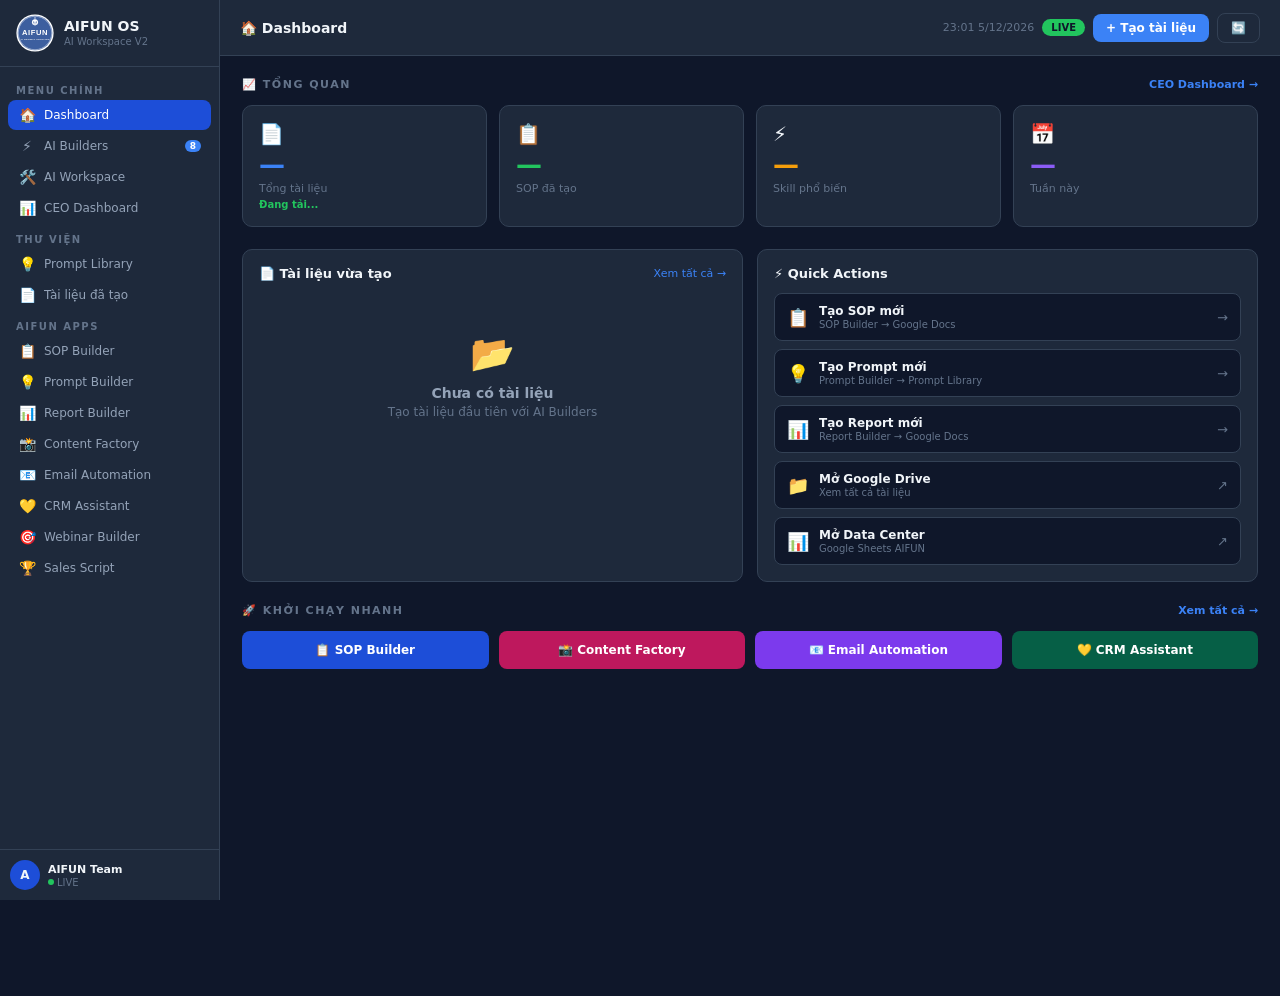
==== commit 1ea3b74a: "feat: AIFUN AI Workspace V2 — sidebar layout, 6 pages, 8 AI Builders - Complete index.html rewrite: " ====
--- a/index.html
+++ b/index.html
@@ -2,1063 +2,902 @@
 <html lang="vi">
 <head>
 <meta charset="UTF-8">
-<meta name="viewport" content="width=device-width, initial-scale=1.0">
-<title>AIFUN OS Dashboard V4.1</title>
+<meta name="viewport" content="width=device-width,initial-scale=1.0">
+<title>AIFUN OS — AI Workspace V2</title>
+<link rel="icon" href="favicon.svg">
+<link rel="stylesheet" href="skill-modal.css">
 <style>
-*{margin:0;padding:0;box-sizing:border-box}
 :root{
   --bg:#0F172A;--bg2:#1E293B;--bg3:#334155;
-  --primary:#1A56DB;--accent:#F97316;
-  --green:#22C55E;--yellow:#EAB308;--red:#EF4444;
-  --purple:#8B5CF6;--teal:#14B8A6;--pink:#EC4899;
-  --sky:#0EA5E9;--indigo:#6366F1;--amber:#F59E0B;
-  --text:#F1F5F9;--muted:#94A3B8;--border:#334155;
-}
-body{font-family:'Segoe UI',Arial,sans-serif;background:var(--bg);color:var(--text);min-height:100vh}
-
-/* ── HEADER ── */
-.hdr{background:var(--bg2);border-bottom:1px solid var(--border);padding:14px 20px;
+  --primary:#3B82F6;--primary-d:#1D4ED8;
+  --success:#22C55E;--warn:#F59E0B;--error:#EF4444;
+  --text:#F1F5F9;--text2:#94A3B8;--text3:#64748B;
+  --border:#334155;--sb:220px;--tb:56px;--r:10px;
+}
+*{box-sizing:border-box;margin:0;padding:0;}
+html,body{height:100%;overflow:hidden;}
+body{font-family:'Segoe UI',system-ui,sans-serif;background:var(--bg);color:var(--text);}
+button,input,select,textarea{font-family:inherit;}
+a{text-decoration:none;color:inherit;}
+
+/* ── APP ── */
+#app{display:flex;height:100vh;overflow:hidden;}
+
+/* ── SIDEBAR ── */
+.sidebar{
+  width:var(--sb);flex-shrink:0;
+  background:var(--bg2);border-right:1px solid var(--border);
+  display:flex;flex-direction:column;
+  transition:transform .25s ease;z-index:100;
+  overflow:hidden;
+}
+.sb-logo{padding:14px 16px;border-bottom:1px solid var(--border);display:flex;align-items:center;gap:10px;flex-shrink:0;}
+.sb-logo img{width:38px;height:38px;border-radius:9px;object-fit:contain;}
+.sb-logo-name{font-size:14px;font-weight:800;color:var(--text);line-height:1.1;}
+.sb-logo-sub{font-size:10px;color:var(--text3);margin-top:2px;}
+.sb-nav{flex:1;padding:8px;overflow-y:auto;}
+.sb-nav::-webkit-scrollbar{width:3px;}
+.sb-nav::-webkit-scrollbar-thumb{background:var(--border);border-radius:99px;}
+.sb-sec{font-size:10px;font-weight:700;color:var(--text3);letter-spacing:1.5px;text-transform:uppercase;padding:10px 8px 4px;}
+.sb-item{
+  display:flex;align-items:center;gap:8px;
+  padding:7px 10px;border-radius:8px;
+  cursor:pointer;color:var(--text2);
+  transition:.13s;margin-bottom:1px;
+  border:none;background:none;width:100%;text-align:left;
+}
+.sb-item:hover{background:var(--border);color:var(--text);}
+.sb-item.active{background:var(--primary-d);color:#fff;}
+.si-icon{font-size:14px;width:18px;text-align:center;flex-shrink:0;}
+.si-label{font-size:12px;font-weight:500;flex:1;white-space:nowrap;overflow:hidden;text-overflow:ellipsis;}
+.si-badge{background:var(--primary);color:#fff;font-size:9px;font-weight:700;padding:1px 5px;border-radius:99px;flex-shrink:0;}
+.sb-footer{padding:10px;border-top:1px solid var(--border);flex-shrink:0;}
+.sb-user{display:flex;align-items:center;gap:8px;}
+.sb-avatar{width:30px;height:30px;border-radius:50%;background:var(--primary-d);display:flex;align-items:center;justify-content:center;font-size:12px;font-weight:700;flex-shrink:0;}
+.sb-uname{font-size:11px;font-weight:600;color:var(--text);}
+.sb-ustatus{font-size:10px;color:var(--text3);display:flex;align-items:center;gap:3px;margin-top:1px;}
+.live-dot{width:6px;height:6px;border-radius:50%;background:var(--success);display:inline-block;}
+
+/* ── OVERLAY ── */
+.sb-overlay{display:none;position:fixed;inset:0;background:rgba(0,0,0,.6);z-index:90;}
+
+/* ── MAIN ── */
+.main-wrap{flex:1;display:flex;flex-direction:column;overflow:hidden;min-width:0;}
+
+/* ── TOPBAR ── */
+.topbar{
+  height:var(--tb);flex-shrink:0;
+  background:var(--bg2);border-bottom:1px solid var(--border);
   display:flex;align-items:center;justify-content:space-between;
-  position:sticky;top:0;z-index:50;flex-wrap:wrap;gap:10px}
-.hdr-left{display:flex;align-items:center;gap:12px}
-.logo-box{width:40px;height:40px;background:var(--primary);border-radius:10px;
-  display:flex;align-items:center;justify-content:center;font-size:20px}
-.hdr-right{display:flex;align-items:center;gap:8px;flex-wrap:wrap}
-.badge{padding:4px 10px;border-radius:99px;font-size:11px;font-weight:700;letter-spacing:.4px}
-.bver{background:linear-gradient(90deg,rgba(26,86,219,.3),rgba(139,92,246,.3));
-  border:1px solid rgba(139,92,246,.5);color:#a78bfa}
-.blive{background:rgba(34,197,94,.12);border:1px solid rgba(34,197,94,.3);
-  color:var(--green);display:flex;align-items:center;gap:5px}
-.dot{width:6px;height:6px;background:var(--green);border-radius:50%;animation:pulse 2s infinite}
-@keyframes pulse{0%,100%{opacity:1}50%{opacity:.4}}
-.bedit{background:rgba(234,179,8,.15);border:1px solid rgba(234,179,8,.4);
-  color:var(--yellow);display:none}
-body.edit-mode .bedit{display:flex}
-body.edit-mode .blive{display:none}
-.ts{font-size:12px;color:var(--muted)}
-
-.btn{border:none;cursor:pointer;font-family:inherit;font-weight:700;
-  border-radius:8px;padding:8px 16px;font-size:13px;
-  display:flex;align-items:center;gap:6px;transition:.2s;white-space:nowrap}
-.btn-edit{background:rgba(234,179,8,.15);color:var(--yellow);border:1px solid rgba(234,179,8,.3)}
-.btn-edit:hover{background:rgba(234,179,8,.25)}
-.btn-save{background:var(--green);color:#0F172A;display:none}
-.btn-save:hover{background:#16a34a}
-.btn-cancel{background:var(--bg3);color:var(--text);display:none}
-.btn-cancel:hover{background:var(--bg4,#475569)}
-.btn-ref{background:var(--primary);color:#fff}
-.btn-ref:hover{background:#1649c0}
-body.edit-mode .btn-edit{display:none}
-body.edit-mode .btn-save{display:flex}
-body.edit-mode .btn-cancel{display:flex}
-body.edit-mode .btn-ref{display:none}
-
-/* ── EDIT BANNER ── */
-.edit-banner{
-  background:rgba(234,179,8,.08);border:1px solid rgba(234,179,8,.3);
-  border-radius:10px;padding:10px 16px;margin-bottom:16px;
-  font-size:13px;color:var(--yellow);font-weight:500;
-  display:none;align-items:center;gap:8px;
-}
-body.edit-mode .edit-banner{display:flex}
-
-/* ── MAIN ── */
-.main{max-width:1440px;margin:0 auto;padding:20px 20px 60px}
-
-/* ── SECTION LABEL ── */
-.sl{font-size:11px;font-weight:700;color:var(--muted);letter-spacing:1px;
-  text-transform:uppercase;margin-bottom:14px;display:flex;align-items:center;gap:8px}
-.sl::after{content:'';flex:1;height:1px;background:var(--border)}
-
-/* ── ASSET CARDS ── */
-.asset-grid{display:grid;grid-template-columns:repeat(7,1fr);gap:12px;margin-bottom:28px}
-@media(max-width:1200px){.asset-grid{grid-template-columns:repeat(4,1fr)}}
-@media(max-width:700px){.asset-grid{grid-template-columns:repeat(2,1fr)}}
-@media(max-width:360px){.asset-grid{grid-template-columns:1fr}}
-
-.ac{background:var(--bg2);border:1px solid var(--border);border-radius:14px;
-  padding:16px 14px;display:flex;flex-direction:column;gap:8px;
-  position:relative;overflow:hidden;transition:.2s}
-.ac::before{content:'';position:absolute;top:0;left:0;right:0;height:3px;border-radius:14px 14px 0 0}
-.ac:hover{transform:translateY(-2px);box-shadow:0 8px 24px rgba(0,0,0,.3)}
-.ac.total{background:linear-gradient(135deg,rgba(26,86,219,.15),rgba(139,92,246,.1));
-  border-color:rgba(139,92,246,.4)}
-.ac-ico{font-size:22px;line-height:1}
-.ac-lbl{font-size:10px;font-weight:600;color:var(--muted);text-transform:uppercase;letter-spacing:.6px}
-.ac-val{font-size:26px;font-weight:900;line-height:1}
-
-/* Asset edit input — shown only in edit mode */
-.ac-edit{display:none;margin-top:6px;padding-top:8px;border-top:1px solid var(--border)}
-body.edit-mode .ac-edit{display:block}
-body.edit-mode .ac-val{font-size:18px}
-
-.ac-inp{width:100%;background:var(--bg3);border:1px solid var(--border);
-  color:var(--text);padding:6px 10px;border-radius:6px;font-size:14px;
-  font-weight:700;outline:none;font-family:inherit;transition:.2s}
-.ac-inp:focus{border-color:var(--primary);box-shadow:0 0 0 2px rgba(26,86,219,.2)}
-
-/* card colors */
-.c0::before{background:var(--indigo)}.c0:hover{border-color:var(--indigo)}
-.c1::before{background:var(--primary)}.c1:hover{border-color:var(--primary)}
-.c2::before{background:var(--purple)}.c2:hover{border-color:var(--purple)}
-.c3::before{background:var(--accent)}.c3:hover{border-color:var(--accent)}
-.c4::before{background:var(--pink)}.c4:hover{border-color:var(--pink)}
-.c5::before{background:var(--teal)}.c5:hover{border-color:var(--teal)}
-.c6::before{background:var(--green)}.c6:hover{border-color:var(--green)}
-
-/* ── CEO WRAP ── */
-.ceo-wrap{display:grid;grid-template-columns:280px 1fr;gap:20px;margin-bottom:28px}
-@media(max-width:960px){.ceo-wrap{grid-template-columns:1fr}}
-
-/* CEO Score */
-.score-card{background:var(--bg2);border:1px solid var(--border);border-radius:14px;
-  padding:24px;display:flex;flex-direction:column;align-items:center;gap:16px}
-.gauge-svg{width:160px;height:160px}
-.gauge-bg{fill:none;stroke:var(--bg3);stroke-width:10}
-.gauge-fill{fill:none;stroke-width:10;stroke-linecap:round;
-  stroke-dasharray:345.4;stroke-dashoffset:345.4;
-  transform:rotate(-90deg);transform-origin:50% 50%;
-  transition:stroke-dashoffset 1s ease,stroke .4s ease}
-.score-title{font-size:14px;font-weight:800;text-align:center}
-.score-breakdown{width:100%;display:flex;flex-direction:column;gap:6px}
-.sb-row{display:flex;align-items:center;gap:8px}
-.sb-name{font-size:10px;color:var(--muted);width:72px;flex-shrink:0}
-.sb-bar{flex:1;height:4px;background:var(--bg3);border-radius:99px;overflow:hidden}
-.sb-fill{height:100%;border-radius:99px;transition:width .8s ease}
-.sb-pct{font-size:11px;font-weight:700;width:36px;text-align:right;flex-shrink:0}
-.sb-wt{font-size:10px;color:var(--muted);width:28px;text-align:right;flex-shrink:0}
-
-/* KPI area */
-.kpi-area{display:flex;flex-direction:column;gap:14px}
-.kpi-row-label{font-size:11px;font-weight:700;color:var(--muted);
-  text-transform:uppercase;letter-spacing:.8px;display:flex;align-items:center;gap:6px}
-.kpi-row-label::after{content:'';flex:1;height:1px;background:var(--border)}
-.kpi-sub-grid{display:grid;gap:12px}
-.kpi-3{grid-template-columns:repeat(3,1fr)}
-.kpi-2{grid-template-columns:repeat(2,1fr)}
-.kpi-3b{grid-template-columns:repeat(3,1fr)}
-@media(max-width:900px){
-  .kpi-3,.kpi-3b{grid-template-columns:repeat(2,1fr)}
-  .kpi-2{grid-template-columns:1fr 1fr}
-}
-@media(max-width:500px){.kpi-3,.kpi-2,.kpi-3b{grid-template-columns:1fr}}
-
-/* KPI Card */
-.kc{background:var(--bg2);border:1px solid var(--border);border-radius:12px;
-  padding:14px;transition:.2s}
-.kc:hover{transform:translateY(-1px);box-shadow:0 6px 18px rgba(0,0,0,.25)}
-
-/* Display mode content */
-.kc-display{display:flex;flex-direction:column;gap:8px}
-.kc-top{display:flex;align-items:flex-start;justify-content:space-between;gap:8px}
-.kc-left{display:flex;flex-direction:column;gap:2px}
-.kc-ico{font-size:18px;line-height:1;margin-bottom:4px}
-.kc-lbl{font-size:10px;font-weight:600;color:var(--muted);text-transform:uppercase;letter-spacing:.5px}
-.kc-val{font-size:24px;font-weight:900;line-height:1}
-.kc-right{display:flex;flex-direction:column;align-items:flex-end;gap:4px}
-.kc-ach{font-size:14px;font-weight:800;padding:3px 10px;border-radius:8px;white-space:nowrap}
-.kc-tgt{font-size:10px;color:var(--muted)}
-.kc-bar-wrap{display:flex;flex-direction:column;gap:4px}
-.kc-bar{height:5px;background:var(--bg3);border-radius:99px;overflow:hidden}
-.kc-fill{height:100%;border-radius:99px;transition:width .6s ease,background .4s ease}
-.kc-bar-label{font-size:10px;color:var(--muted)}
-.ach-g{background:rgba(34,197,94,.15);color:var(--green)}
-.ach-y{background:rgba(234,179,8,.12);color:var(--yellow)}
-.ach-r{background:rgba(239,68,68,.1);color:var(--red)}
-
-/* Edit mode content */
-.kc-edit{display:none;flex-direction:column;gap:8px}
-body.edit-mode .kc-display{display:none}
-body.edit-mode .kc-edit{display:flex}
-.kc-edit-head{display:flex;align-items:center;gap:6px;padding-bottom:6px;
-  border-bottom:1px solid var(--border)}
-.kc-edit-head .ico{font-size:16px}
-.kc-edit-head .lbl{font-size:11px;font-weight:700;color:var(--muted);text-transform:uppercase;letter-spacing:.5px}
-.edit-row{display:grid;grid-template-columns:1fr 1fr;gap:8px}
-.ef{display:flex;flex-direction:column;gap:3px}
-.ef-label{font-size:10px;font-weight:600;color:var(--muted)}
-.kc-inp{background:var(--bg3);border:1px solid var(--border);color:var(--text);
-  padding:7px 10px;border-radius:6px;font-size:14px;font-weight:700;
-  width:100%;outline:none;font-family:inherit;transition:.2s}
-.kc-inp:focus{border-color:var(--primary);box-shadow:0 0 0 2px rgba(26,86,219,.2)}
-.kc-inp::placeholder{color:var(--bg4,#475569);font-weight:400}
-
-/* ── MODULES ── */
-.mod-grid{display:grid;grid-template-columns:repeat(4,1fr);gap:12px;margin-bottom:28px}
-@media(max-width:900px){.mod-grid{grid-template-columns:repeat(2,1fr)}}
-@media(max-width:480px){.mod-grid{grid-template-columns:1fr}}
-.mc{background:var(--bg2);border:1px solid var(--border);border-radius:12px;
-  padding:14px;display:flex;flex-direction:column;gap:10px}
-.mc-head{display:flex;align-items:center;justify-content:space-between}
-.mc-name{font-size:12px;font-weight:700}
-.mt{font-size:10px;padding:2px 8px;border-radius:99px;font-weight:600}
-.ta{background:rgba(34,197,94,.15);color:var(--green);border:1px solid rgba(34,197,94,.3)}
-.tb{background:rgba(234,179,8,.12);color:var(--yellow);border:1px solid rgba(234,179,8,.3)}
-.tp{background:rgba(148,163,184,.1);color:var(--muted);border:1px solid var(--border)}
-.pb{height:5px;background:var(--bg3);border-radius:99px;overflow:hidden}
-.pf{height:100%;border-radius:99px}
-.mc-foot{display:flex;justify-content:space-between}
-.mc-pct{font-size:12px;font-weight:700}
-.mc-sub{font-size:11px;color:var(--muted)}
-
-/* ── PASS / FAIL ── */
-.pf-panel{background:var(--bg2);border:1px solid var(--border);border-radius:14px;
-  padding:20px;margin-bottom:24px}
-.pf-title{font-size:14px;font-weight:800;margin-bottom:14px;display:flex;align-items:center;gap:8px}
-.pf-list{display:flex;flex-direction:column;gap:7px}
-.pi{display:flex;align-items:center;gap:10px;padding:9px 12px;
-  border-radius:8px;font-size:12px;font-weight:500}
-.pi-ok{background:rgba(34,197,94,.07);border:1px solid rgba(34,197,94,.2)}
-.pi-no{background:rgba(239,68,68,.07);border:1px solid rgba(239,68,68,.2)}
-.pi .pb2{font-size:10px;font-weight:800;padding:2px 8px;border-radius:4px;
-  margin-left:auto;letter-spacing:.4px}
-.pp{background:rgba(34,197,94,.2);color:var(--green)}
-.pf2{background:rgba(239,68,68,.2);color:var(--red)}
-
-/* ── FINAL VERDICT ── */
-.vd{border-radius:14px;padding:22px;border:2px solid transparent;margin-bottom:24px}
-.vd-ok{background:rgba(34,197,94,.06);border-color:rgba(34,197,94,.4)}
-.vd-no{background:rgba(239,68,68,.05);border-color:rgba(239,68,68,.4)}
-.vd-title{font-size:18px;font-weight:900;margin-bottom:14px}
-.vd-grid{display:grid;grid-template-columns:repeat(4,1fr);gap:12px}
-@media(max-width:700px){.vd-grid{grid-template-columns:repeat(2,1fr)}}
-@media(max-width:400px){.vd-grid{grid-template-columns:1fr}}
-.vi{background:var(--bg2);border-radius:10px;padding:14px}
-.vi-lbl{font-size:10px;color:var(--muted);font-weight:600;text-transform:uppercase;
-  letter-spacing:.5px;margin-bottom:4px}
-.vi-val{font-size:18px;font-weight:900}
-.vd-ts{margin-top:12px;font-size:11px;color:var(--muted);line-height:1.8}
-
-/* ── FOOTER ── */
-.footer{text-align:center;padding:18px;font-size:12px;
-  color:var(--muted);border-top:1px solid var(--border)}
+  padding:0 20px;gap:10px;
+}
+.tb-left{display:flex;align-items:center;gap:10px;}
+.menu-btn{display:none;background:none;border:none;color:var(--text2);font-size:18px;cursor:pointer;padding:4px;}
+.tb-title{font-size:14px;font-weight:700;color:var(--text);}
+.tb-right{display:flex;align-items:center;gap:8px;}
+.tb-clock{font-size:11px;color:var(--text3);}
+.live-badge{background:var(--success);color:#0F172A;font-size:10px;font-weight:700;padding:3px 9px;border-radius:99px;}
+.btn{padding:7px 13px;border-radius:8px;font-size:12px;font-weight:600;border:none;cursor:pointer;transition:.13s;}
+.btn-p{background:var(--primary);color:#fff;}
+.btn-p:hover{background:var(--primary-d);}
+.btn-g{background:transparent;color:var(--text2);border:1px solid var(--border);}
+.btn-g:hover{background:var(--border);color:var(--text);}
+
+/* ── CONTENT ── */
+.main-content{flex:1;overflow-y:auto;}
+.main-content::-webkit-scrollbar{width:4px;}
+.main-content::-webkit-scrollbar-thumb{background:var(--border);border-radius:99px;}
+.page{display:none;padding:22px;animation:fadeIn .2s ease;}
+.page.active{display:block;}
+@keyframes fadeIn{from{opacity:0;transform:translateY(5px);}to{opacity:1;transform:translateY(0);}}
+
+/* ── SECTION HEADER ── */
+.sec-hdr{display:flex;align-items:flex-end;justify-content:space-between;margin-bottom:14px;}
+.sec-title{font-size:11px;font-weight:700;color:var(--text3);letter-spacing:1.5px;text-transform:uppercase;}
+.sec-link{font-size:11px;color:var(--primary);cursor:pointer;font-weight:600;}
+.sec-heading{font-size:20px;font-weight:800;margin-top:3px;}
+.sec-sub{font-size:13px;color:var(--text3);margin-top:3px;}
+
+/* ── STATS ── */
+.stats-grid{display:grid;grid-template-columns:repeat(4,1fr);gap:12px;margin-bottom:22px;}
+.stat-card{background:var(--bg2);border:1px solid var(--border);border-radius:var(--r);padding:16px;}
+.stat-icon{font-size:20px;margin-bottom:6px;}
+.stat-num{font-size:26px;font-weight:900;color:var(--primary);line-height:1;}
+.stat-lbl{font-size:11px;color:var(--text3);margin-top:4px;}
+.stat-chg{font-size:10px;color:var(--success);margin-top:4px;font-weight:600;}
+.sc-green .stat-num{color:var(--success);}
+.sc-orange .stat-num{color:var(--warn);}
+.sc-purple .stat-num{color:#8B5CF6;}
+
+/* ── GRID LAYOUTS ── */
+.two-col{display:grid;grid-template-columns:1fr 1fr;gap:14px;margin-bottom:22px;}
+.three-col{display:grid;grid-template-columns:repeat(3,1fr);gap:12px;margin-bottom:22px;}
+
+/* ── PANEL ── */
+.panel{background:var(--bg2);border:1px solid var(--border);border-radius:var(--r);padding:16px;}
+.panel-title{font-size:13px;font-weight:700;color:var(--text);margin-bottom:12px;display:flex;align-items:center;justify-content:space-between;}
+.panel-title a,.panel-title span{font-size:11px;color:var(--primary);cursor:pointer;font-weight:500;}
+
+/* ── DOC ROW ── */
+.doc-row{display:flex;align-items:center;gap:8px;padding:7px 0;border-bottom:1px solid var(--bg);}
+.doc-row:last-child{border-bottom:none;}
+.doc-ico{font-size:14px;flex-shrink:0;}
+.doc-name{font-size:12px;color:var(--text);flex:1;overflow:hidden;text-overflow:ellipsis;white-space:nowrap;}
+.doc-skill{font-size:10px;color:var(--text3);flex-shrink:0;}
+.doc-date{font-size:10px;color:var(--text3);flex-shrink:0;}
+
+/* ── QUICK ACTIONS ── */
+.qa-btn{display:flex;align-items:center;gap:10px;padding:10px 12px;background:var(--bg);border-radius:8px;margin-bottom:8px;cursor:pointer;border:1px solid var(--border);transition:.13s;width:100%;text-align:left;}
+.qa-btn:hover{border-color:var(--primary);}
+.qa-btn:last-child{margin-bottom:0;}
+.qa-ico{font-size:18px;flex-shrink:0;}
+.qa-text{font-size:12px;font-weight:600;color:var(--text);}
+.qa-sub{font-size:10px;color:var(--text3);margin-top:1px;}
+.qa-arrow{margin-left:auto;color:var(--text3);font-size:13px;}
+
+/* ── QUICK LAUNCH ROW ── */
+.ql-grid{display:grid;grid-template-columns:repeat(4,1fr);gap:10px;margin-bottom:22px;}
+.ql-btn{padding:12px;border-radius:8px;font-size:12px;font-weight:700;border:none;cursor:pointer;display:flex;align-items:center;justify-content:center;gap:6px;transition:.13s;color:#fff;}
+.ql-btn:hover{opacity:.88;transform:translateY(-1px);}
+
+/* ── BUILDERS GRID ── */
+.builders-grid{display:grid;grid-template-columns:repeat(4,1fr);gap:14px;}
+.bc{background:var(--bg2);border:1px solid var(--border);border-radius:12px;padding:18px;cursor:pointer;transition:.15s;display:flex;flex-direction:column;gap:8px;}
+.bc:hover{border-color:var(--primary);transform:translateY(-2px);box-shadow:0 8px 24px rgba(0,0,0,.3);}
+.bc-hdr{display:flex;align-items:flex-start;justify-content:space-between;}
+.bc-icon{font-size:28px;}
+.bc-tag{font-size:9px;font-weight:700;padding:2px 7px;border-radius:4px;text-transform:uppercase;letter-spacing:.5px;}
+.t-ops{background:rgba(59,130,246,.15);color:#60A5FA;}
+.t-mkt{background:rgba(236,72,153,.15);color:#F472B6;}
+.t-auto{background:rgba(139,92,246,.15);color:#A78BFA;}
+.t-crm{background:rgba(245,158,11,.15);color:#FCD34D;}
+.t-edu{background:rgba(34,197,94,.15);color:#4ADE80;}
+.t-sales{background:rgba(239,68,68,.15);color:#F87171;}
+.t-ai{background:rgba(6,182,212,.15);color:#22D3EE;}
+.bc-name{font-size:14px;font-weight:700;color:var(--text);}
+.bc-desc{font-size:11px;color:var(--text3);line-height:1.5;flex:1;}
+.bc-meta{display:flex;align-items:center;justify-content:space-between;}
+.bc-time{font-size:10px;color:var(--text3);}
+.bc-out{font-size:10px;color:var(--text3);}
+.bc-btn{width:100%;padding:8px;border-radius:7px;font-size:12px;font-weight:600;border:none;cursor:pointer;margin-top:4px;transition:.13s;color:#fff;}
+.bc-btn:hover{opacity:.88;}
+
+/* ── AI WORKSPACE ── */
+.ws-intro{background:var(--bg2);border:1px solid var(--border);border-radius:var(--r);padding:20px;margin-bottom:20px;}
+.ws-intro h2{font-size:20px;font-weight:800;margin-bottom:4px;}
+.ws-intro p{font-size:13px;color:var(--text2);}
+.tools-grid{display:grid;grid-template-columns:repeat(3,1fr);gap:12px;margin-bottom:22px;}
+.tool-card{background:var(--bg2);border:1px solid var(--border);border-radius:12px;padding:18px;cursor:pointer;transition:.15s;display:flex;align-items:center;gap:14px;color:inherit;}
+.tool-card:hover{border-color:var(--primary);transform:translateY(-1px);}
+.tc-icon{font-size:30px;flex-shrink:0;}
+.tc-name{font-size:14px;font-weight:700;color:var(--text);margin-bottom:2px;}
+.tc-desc{font-size:11px;color:var(--text3);}
+.tc-arrow{margin-left:auto;color:var(--text3);font-size:14px;flex-shrink:0;}
+
+/* ── CEO DASHBOARD ── */
+.ceo-grid-3{display:grid;grid-template-columns:repeat(3,1fr);gap:12px;margin-bottom:20px;}
+.ceo-card{background:var(--bg2);border:1px solid var(--border);border-radius:var(--r);padding:18px;text-align:center;}
+.cc-icon{font-size:26px;margin-bottom:8px;}
+.cc-num{font-size:34px;font-weight:900;color:var(--primary);line-height:1;}
+.cc-lbl{font-size:12px;color:var(--text3);margin-top:6px;}
+.cc-sub{font-size:11px;color:var(--text2);margin-top:3px;}
+.ceo-card.cc-green .cc-num{color:var(--success);}
+.ceo-card.cc-orange .cc-num{color:var(--warn);}
+.ceo-card.cc-purple .cc-num{color:#8B5CF6;}
+.skill-bar-row{display:flex;align-items:center;gap:10px;margin-bottom:10px;}
+.sb-label{font-size:12px;color:var(--text2);min-width:150px;overflow:hidden;text-overflow:ellipsis;white-space:nowrap;}
+.sb-track{flex:1;height:8px;background:var(--bg);border-radius:99px;overflow:hidden;}
+.sb-fill{height:100%;border-radius:99px;background:var(--primary);transition:width 1s ease;}
+.sb-count{font-size:11px;color:var(--text3);min-width:28px;text-align:right;}
+.refresh-btn{background:var(--bg);border:1px solid var(--border);color:var(--text2);padding:7px 14px;border-radius:8px;font-size:11px;cursor:pointer;transition:.13s;}
+.refresh-btn:hover{border-color:var(--primary);color:var(--primary);}
+
+/* ── PROMPT LIBRARY ── */
+.prompt-tb{display:flex;align-items:center;gap:10px;margin-bottom:14px;flex-wrap:wrap;}
+.prompt-search{flex:1;min-width:180px;background:var(--bg2);border:1px solid var(--border);border-radius:8px;padding:8px 12px;font-size:13px;color:var(--text);outline:none;}
+.prompt-search:focus{border-color:var(--primary);}
+.prompt-grid{display:grid;grid-template-columns:repeat(auto-fill,minmax(280px,1fr));gap:12px;}
+.prompt-card{background:var(--bg2);border:1px solid var(--border);border-radius:var(--r);padding:14px;}
+.pc-title{font-size:13px;font-weight:700;color:var(--text);margin-bottom:4px;overflow:hidden;display:-webkit-box;-webkit-line-clamp:1;-webkit-box-orient:vertical;}
+.pc-body{font-size:12px;color:var(--text3);line-height:1.5;margin-bottom:10px;overflow:hidden;display:-webkit-box;-webkit-line-clamp:2;-webkit-box-orient:vertical;}
+.pc-footer{display:flex;align-items:center;gap:6px;}
+.pc-tag{background:var(--bg);border:1px solid var(--border);border-radius:4px;padding:2px 7px;font-size:10px;color:var(--text3);}
+.pc-actions{margin-left:auto;display:flex;gap:4px;}
+.pc-btn{background:none;border:none;cursor:pointer;font-size:14px;padding:4px;border-radius:4px;}
+.pc-btn:hover{background:var(--border);}
+
+/* ── DOCUMENTS TABLE ── */
+.docs-wrap{background:var(--bg2);border:1px solid var(--border);border-radius:var(--r);overflow:hidden;}
+.docs-table{width:100%;border-collapse:collapse;}
+.docs-table th{background:var(--bg);color:var(--text3);font-size:10px;font-weight:700;text-transform:uppercase;letter-spacing:1px;padding:10px 14px;text-align:left;border-bottom:1px solid var(--border);}
+.docs-table td{padding:10px 14px;border-bottom:1px solid var(--bg);font-size:12px;color:var(--text2);vertical-align:middle;}
+.docs-table tr:last-child td{border-bottom:none;}
+.docs-table tr:hover td{background:rgba(59,130,246,.04);}
+.docs-table a{color:var(--primary);}
+.docs-table a:hover{text-decoration:underline;}
+.s-badge{display:inline-block;padding:2px 8px;border-radius:99px;font-size:10px;font-weight:700;}
+.s-active{background:rgba(34,197,94,.15);color:var(--success);}
+.s-gen{background:rgba(59,130,246,.15);color:#60A5FA;}
+
+/* ── MODAL ── */
+.modal-overlay{position:fixed;inset:0;background:rgba(0,0,0,.6);z-index:500;display:none;align-items:center;justify-content:center;padding:20px;}
+.modal-overlay.open{display:flex;}
+.modal-box{background:var(--bg2);border:1px solid var(--border);border-radius:14px;width:100%;max-width:520px;padding:24px;max-height:90vh;overflow-y:auto;}
+.modal-title{font-size:16px;font-weight:800;margin-bottom:16px;}
+.form-group{margin-bottom:14px;}
+.form-label{font-size:10px;font-weight:700;color:var(--text3);text-transform:uppercase;letter-spacing:1px;display:block;margin-bottom:6px;}
+.form-input,.form-textarea,.form-select{width:100%;background:var(--bg);border:1px solid var(--border);border-radius:8px;padding:9px 12px;font-size:13px;color:var(--text);outline:none;}
+.form-input:focus,.form-textarea:focus,.form-select:focus{border-color:var(--primary);}
+.form-textarea{min-height:90px;resize:vertical;}
+.modal-actions{display:flex;gap:8px;justify-content:flex-end;margin-top:16px;}
 
 /* ── TOAST ── */
-.toast{position:fixed;bottom:22px;right:22px;background:var(--bg2);
-  border:1px solid var(--border);color:var(--text);padding:11px 18px;
-  border-radius:10px;font-size:13px;font-weight:500;
-  box-shadow:0 8px 24px rgba(0,0,0,.4);transform:translateY(80px);opacity:0;
-  transition:.3s;z-index:999;max-width:300px}
-.toast.show{transform:translateY(0);opacity:1}
-.toast.ok{border-color:rgba(34,197,94,.5);color:var(--green)}
-.toast.sv{border-color:rgba(234,179,8,.5);color:var(--yellow)}
-
-/* ── SKILL CARDS ── */
-.sk-grid{display:grid;grid-template-columns:repeat(3,1fr);gap:14px;margin-bottom:28px}
-@media(max-width:900px){.sk-grid{grid-template-columns:repeat(2,1fr)}}
-@media(max-width:500px){.sk-grid{grid-template-columns:1fr}}
-.sk-card{background:var(--bg2);border:1px solid var(--border);border-radius:14px;
-  padding:18px 16px;display:flex;flex-direction:column;gap:10px;
-  position:relative;overflow:hidden;transition:.2s;cursor:pointer}
-.sk-card::before{content:'';position:absolute;top:0;left:0;right:0;height:3px;
-  border-radius:14px 14px 0 0;background:var(--sk-color,var(--primary))}
-.sk-card:hover{transform:translateY(-2px);box-shadow:0 8px 28px rgba(0,0,0,.35);
-  border-color:var(--sk-color,var(--primary))}
-.sk-head{display:flex;align-items:center;justify-content:space-between;gap:8px}
-.sk-ico{font-size:26px;line-height:1}
-.sk-cat{font-size:10px;font-weight:700;padding:2px 8px;border-radius:99px;
-  background:rgba(255,255,255,.07);color:var(--muted);border:1px solid var(--border);
-  letter-spacing:.4px}
-.sk-name{font-size:14px;font-weight:800;line-height:1.3}
-.sk-desc{font-size:12px;color:var(--muted);line-height:1.5;flex:1}
-.sk-meta{display:flex;align-items:center;justify-content:space-between;
-  font-size:10px;color:var(--muted)}
-.sk-btn{background:var(--sk-color,var(--primary));color:#fff;border:none;
-  cursor:pointer;padding:9px 0;border-radius:8px;font-size:13px;font-weight:700;
-  font-family:inherit;width:100%;transition:.15s;letter-spacing:.2px}
-.sk-btn:hover{opacity:.88;transform:translateY(-1px)}
+.toast{position:fixed;bottom:24px;right:24px;background:var(--bg2);border:1px solid var(--border);border-radius:10px;padding:12px 16px;font-size:13px;color:var(--text);z-index:9999;transform:translateY(80px);opacity:0;transition:.3s;max-width:320px;pointer-events:none;}
+.toast.show{transform:translateY(0);opacity:1;}
+.toast.success{border-color:var(--success);}
+.toast.error{border-color:var(--error);}
+.toast.warn{border-color:var(--warn);}
+
+/* ── EMPTY STATE ── */
+.empty{text-align:center;padding:40px 20px;color:var(--text3);}
+.empty .e-icon{font-size:36px;margin-bottom:10px;}
+.empty .e-title{font-size:14px;font-weight:700;color:var(--text2);margin-bottom:4px;}
+.empty .e-desc{font-size:12px;}
+
+/* ── RESPONSIVE ── */
+@media(max-width:960px){
+  .sidebar{position:fixed;left:0;top:0;height:100vh;transform:translateX(-100%);}
+  .sidebar.open{transform:translateX(0);}
+  .sb-overlay.open{display:block;}
+  .menu-btn{display:block;}
+  .stats-grid{grid-template-columns:repeat(2,1fr);}
+  .builders-grid{grid-template-columns:repeat(2,1fr);}
+  .ql-grid{grid-template-columns:repeat(2,1fr);}
+  .ceo-grid-3{grid-template-columns:repeat(2,1fr);}
+  .tools-grid{grid-template-columns:repeat(2,1fr);}
+}
+@media(max-width:600px){
+  .stats-grid,.two-col,.three-col,.ceo-grid-3,.ql-grid{grid-template-columns:1fr;}
+  .builders-grid,.tools-grid{grid-template-columns:1fr;}
+  .page{padding:14px;}
+  .topbar{padding:0 14px;}
+  .tb-clock{display:none;}
+}
 </style>
-<link rel="stylesheet" href="skill-modal.css">
 </head>
 <body>
-
-<!-- HEADER -->
-<div class="hdr">
-  <div class="hdr-left">
-    <div class="logo-box">🤖</div>
+<div id="app">
+
+<!-- ════════════════════════════════════════════════ -->
+<!-- SIDEBAR                                         -->
+<!-- ════════════════════════════════════════════════ -->
+<aside id="sidebar" class="sidebar">
+  <div class="sb-logo">
+    <img src="logo.svg" alt="AIFUN">
     <div>
-      <div style="font-size:17px;font-weight:800">AIFUN OS</div>
-      <div style="font-size:11px;color:var(--muted);letter-spacing:.5px">AI OPTIMAL SOLUTION</div>
+      <div class="sb-logo-name">AIFUN OS</div>
+      <div class="sb-logo-sub">AI Workspace V2</div>
     </div>
   </div>
-  <div class="hdr-right">
-    <div class="badge bver">V4.1</div>
-    <div class="badge blive"><span class="dot"></span>LIVE</div>
-    <div class="badge bedit">✏️ EDIT MODE</div>
-    <div class="ts" id="tsEl"></div>
-    <button class="btn btn-edit" id="btnEdit" onclick="enterEdit()">✏️ Edit KPI</button>
-    <button class="btn btn-save" id="btnSave" onclick="saveEdit()">💾 Lưu</button>
-    <button class="btn btn-cancel" id="btnCancel" onclick="cancelEdit()">↩️ Huỷ</button>
-    <button class="btn btn-ref" onclick="refreshDisplay()">🔄</button>
+  <nav class="sb-nav">
+    <div class="sb-sec">Menu chính</div>
+    <button class="sb-item active" data-nav="dashboard"><span class="si-icon">🏠</span><span class="si-label">Dashboard</span></button>
+    <button class="sb-item" data-nav="builders"><span class="si-icon">⚡</span><span class="si-label">AI Builders</span><span class="si-badge">8</span></button>
+    <button class="sb-item" data-nav="workspace"><span class="si-icon">🛠️</span><span class="si-label">AI Workspace</span></button>
+    <button class="sb-item" data-nav="ceo"><span class="si-icon">📊</span><span class="si-label">CEO Dashboard</span></button>
+
+    <div class="sb-sec">Thư viện</div>
+    <button class="sb-item" data-nav="prompts"><span class="si-icon">💡</span><span class="si-label">Prompt Library</span></button>
+    <button class="sb-item" data-nav="documents"><span class="si-icon">📄</span><span class="si-label">Tài liệu đã tạo</span></button>
+
+    <div class="sb-sec">AIFUN Apps</div>
+    <button class="sb-item" onclick="launchSkill('sop-builder')"><span class="si-icon">📋</span><span class="si-label">SOP Builder</span></button>
+    <button class="sb-item" onclick="launchSkill('prompt-builder')"><span class="si-icon">💡</span><span class="si-label">Prompt Builder</span></button>
+    <button class="sb-item" onclick="launchSkill('report-builder')"><span class="si-icon">📊</span><span class="si-label">Report Builder</span></button>
+    <button class="sb-item" onclick="launchSkill('content-factory')"><span class="si-icon">📸</span><span class="si-label">Content Factory</span></button>
+    <button class="sb-item" onclick="launchSkill('email-automation')"><span class="si-icon">📧</span><span class="si-label">Email Automation</span></button>
+    <button class="sb-item" onclick="launchSkill('crm-ai-assistant')"><span class="si-icon">💛</span><span class="si-label">CRM Assistant</span></button>
+    <button class="sb-item" onclick="launchSkill('webinar-builder')"><span class="si-icon">🎯</span><span class="si-label">Webinar Builder</span></button>
+    <button class="sb-item" onclick="launchSkill('sales-script-generator')"><span class="si-icon">🏆</span><span class="si-label">Sales Script</span></button>
+  </nav>
+  <div class="sb-footer">
+    <div class="sb-user">
+      <div class="sb-avatar">A</div>
+      <div>
+        <div class="sb-uname">AIFUN Team</div>
+        <div class="sb-ustatus"><span class="live-dot"></span>LIVE</div>
+      </div>
+    </div>
+  </div>
+</aside>
+
+<div id="sb-overlay" class="sb-overlay"></div>
+
+<!-- ════════════════════════════════════════════════ -->
+<!-- MAIN WRAP                                        -->
+<!-- ════════════════════════════════════════════════ -->
+<div class="main-wrap">
+
+  <!-- TOPBAR -->
+  <header class="topbar">
+    <div class="tb-left">
+      <button class="menu-btn" onclick="toggleSb()">☰</button>
+      <div class="tb-title" id="tb-title">🏠 Dashboard</div>
+    </div>
+    <div class="tb-right">
+      <span class="tb-clock" id="tb-clock"></span>
+      <span class="live-badge">LIVE</span>
+      <button class="btn btn-p" onclick="launchSkill('sop-builder')">+ Tạo tài liệu</button>
+      <button class="btn btn-g" onclick="refreshAll()" title="Làm mới">🔄</button>
+    </div>
+  </header>
+
+  <!-- PAGES -->
+  <main class="main-content">
+
+    <!-- ══════════════════════════════════════ -->
+    <!-- PAGE: DASHBOARD                       -->
+    <!-- ══════════════════════════════════════ -->
+    <div id="page-dashboard" class="page active">
+
+      <div class="sec-hdr">
+        <div><div class="sec-title">📈 Tổng quan</div></div>
+        <span class="sec-link" onclick="navTo('ceo')">CEO Dashboard →</span>
+      </div>
+      <div class="stats-grid">
+        <div class="stat-card">
+          <div class="stat-icon">📄</div>
+          <div class="stat-num" id="ds-total">—</div>
+          <div class="stat-lbl">Tổng tài liệu</div>
+          <div class="stat-chg" id="ds-today-txt">Đang tải...</div>
+        </div>
+        <div class="stat-card sc-green">
+          <div class="stat-icon">📋</div>
+          <div class="stat-num" id="ds-sop">—</div>
+          <div class="stat-lbl">SOP đã tạo</div>
+        </div>
+        <div class="stat-card sc-orange">
+          <div class="stat-icon">⚡</div>
+          <div class="stat-num" id="ds-top">—</div>
+          <div class="stat-lbl">Skill phổ biến</div>
+        </div>
+        <div class="stat-card sc-purple">
+          <div class="stat-icon">📅</div>
+          <div class="stat-num" id="ds-week">—</div>
+          <div class="stat-lbl">Tuần này</div>
+        </div>
+      </div>
+
+      <div class="two-col">
+        <div class="panel">
+          <div class="panel-title">📄 Tài liệu vừa tạo <span onclick="navTo('documents')">Xem tất cả →</span></div>
+          <div id="recent-docs">
+            <div class="empty"><div class="e-icon">📂</div><div class="e-title">Chưa có tài liệu</div><div class="e-desc">Tạo tài liệu đầu tiên với AI Builders</div></div>
+          </div>
+        </div>
+        <div class="panel">
+          <div class="panel-title">⚡ Quick Actions</div>
+          <button class="qa-btn" onclick="launchSkill('sop-builder')">
+            <span class="qa-ico">📋</span><div><div class="qa-text">Tạo SOP mới</div><div class="qa-sub">SOP Builder → Google Docs</div></div><span class="qa-arrow">→</span>
+          </button>
+          <button class="qa-btn" onclick="launchSkill('prompt-builder')">
+            <span class="qa-ico">💡</span><div><div class="qa-text">Tạo Prompt mới</div><div class="qa-sub">Prompt Builder → Prompt Library</div></div><span class="qa-arrow">→</span>
+          </button>
+          <button class="qa-btn" onclick="launchSkill('report-builder')">
+            <span class="qa-ico">📊</span><div><div class="qa-text">Tạo Report mới</div><div class="qa-sub">Report Builder → Google Docs</div></div><span class="qa-arrow">→</span>
+          </button>
+          <button class="qa-btn" onclick="window.open('https://drive.google.com','_blank')">
+            <span class="qa-ico">📁</span><div><div class="qa-text">Mở Google Drive</div><div class="qa-sub">Xem tất cả tài liệu</div></div><span class="qa-arrow">↗</span>
+          </button>
+          <button class="qa-btn" onclick="openDataCenter()">
+            <span class="qa-ico">📊</span><div><div class="qa-text">Mở Data Center</div><div class="qa-sub">Google Sheets AIFUN</div></div><span class="qa-arrow">↗</span>
+          </button>
+        </div>
+      </div>
+
+      <div class="sec-hdr"><div class="sec-title">🚀 Khởi chạy nhanh</div><span class="sec-link" onclick="navTo('builders')">Xem tất cả →</span></div>
+      <div class="ql-grid">
+        <button class="ql-btn" style="background:#1D4ED8;" onclick="launchSkill('sop-builder')">📋 SOP Builder</button>
+        <button class="ql-btn" style="background:#BE185D;" onclick="launchSkill('content-factory')">📸 Content Factory</button>
+        <button class="ql-btn" style="background:#7C3AED;" onclick="launchSkill('email-automation')">📧 Email Automation</button>
+        <button class="ql-btn" style="background:#065F46;" onclick="launchSkill('crm-ai-assistant')">💛 CRM Assistant</button>
+      </div>
+
+    </div>
+
+    <!-- ══════════════════════════════════════ -->
+    <!-- PAGE: AI BUILDERS                     -->
+    <!-- ══════════════════════════════════════ -->
+    <div id="page-builders" class="page">
+      <div class="sec-hdr" style="margin-bottom:20px;">
+        <div>
+          <div class="sec-title">⚡ AI Builders</div>
+          <div class="sec-heading">8 Công cụ AI chuyên biệt</div>
+          <div class="sec-sub">Chọn skill phù hợp → điền form → nhận tài liệu hoàn chỉnh trong ~2 phút</div>
+        </div>
+      </div>
+      <div class="builders-grid">
+
+        <div class="bc" onclick="launchSkill('sop-builder')">
+          <div class="bc-hdr"><div class="bc-icon">📋</div><span class="bc-tag t-ops">OPERATIONS</span></div>
+          <div class="bc-name">SOP Builder</div>
+          <div class="bc-desc">Tạo SOP chuẩn hoàn chỉnh với checklist, KPI và phân công vai trò rõ ràng</div>
+          <div class="bc-meta"><span class="bc-time">⏱ ~2 phút</span><span class="bc-out">📄 Google Doc</span></div>
+          <button class="bc-btn" style="background:#1D4ED8;">🚀 Khởi chạy</button>
+        </div>
+
+        <div class="bc" onclick="launchSkill('prompt-builder')">
+          <div class="bc-hdr"><div class="bc-icon">💡</div><span class="bc-tag t-ai">AI</span></div>
+          <div class="bc-name">Prompt Builder</div>
+          <div class="bc-desc">Tạo prompt AI chuyên nghiệp, tối ưu cho Claude, ChatGPT, Gemini</div>
+          <div class="bc-meta"><span class="bc-time">⏱ ~1 phút</span><span class="bc-out">💡 Prompt</span></div>
+          <button class="bc-btn" style="background:#0891B2;">🚀 Khởi chạy</button>
+        </div>
+
+        <div class="bc" onclick="launchSkill('report-builder')">
+          <div class="bc-hdr"><div class="bc-icon">📊</div><span class="bc-tag t-ops">OPERATIONS</span></div>
+          <div class="bc-name">Report Builder</div>
+          <div class="bc-desc">Tạo báo cáo kinh doanh chuyên nghiệp: doanh thu, KPI, phân tích chiến lược</div>
+          <div class="bc-meta"><span class="bc-time">⏱ ~3 phút</span><span class="bc-out">📊 Report</span></div>
+          <button class="bc-btn" style="background:#1D4ED8;">🚀 Khởi chạy</button>
+        </div>
+
+        <div class="bc" onclick="launchSkill('content-factory')">
+          <div class="bc-hdr"><div class="bc-icon">📸</div><span class="bc-tag t-mkt">MARKETING</span></div>
+          <div class="bc-name">Content Factory</div>
+          <div class="bc-desc">Biến 1 ý tưởng thành nội dung đa kênh: FB, YouTube, TikTok, Email, Zalo</div>
+          <div class="bc-meta"><span class="bc-time">⏱ ~3 phút</span><span class="bc-out">📦 Package</span></div>
+          <button class="bc-btn" style="background:#BE185D;">🚀 Khởi chạy</button>
+        </div>
+
+        <div class="bc" onclick="launchSkill('email-automation')">
+          <div class="bc-hdr"><div class="bc-icon">📧</div><span class="bc-tag t-auto">AUTOMATION</span></div>
+          <div class="bc-name">Email Automation</div>
+          <div class="bc-desc">Thiết kế chuỗi email nurturing tự động, cá nhân hóa theo từng segment</div>
+          <div class="bc-meta"><span class="bc-time">⏱ ~3 phút</span><span class="bc-out">✉️ Sequence</span></div>
+          <button class="bc-btn" style="background:#7C3AED;">🚀 Khởi chạy</button>
+        </div>
+
+        <div class="bc" onclick="launchSkill('crm-ai-assistant')">
+          <div class="bc-hdr"><div class="bc-icon">💛</div><span class="bc-tag t-crm">CRM</span></div>
+          <div class="bc-name">CRM Assistant</div>
+          <div class="bc-desc">Phân tích lead, chấm điểm, đề xuất bước tiếp theo tối ưu tỷ lệ chốt</div>
+          <div class="bc-meta"><span class="bc-time">⏱ ~1 phút</span><span class="bc-out">📋 CRM Report</span></div>
+          <button class="bc-btn" style="background:#B45309;">🚀 Khởi chạy</button>
+        </div>
+
+        <div class="bc" onclick="launchSkill('webinar-builder')">
+          <div class="bc-hdr"><div class="bc-icon">🎯</div><span class="bc-tag t-edu">EDUCATION</span></div>
+          <div class="bc-name">Webinar Builder</div>
+          <div class="bc-desc">Thiết kế webinar bán hàng A-Z: kịch bản, slide, CTA, follow-up email</div>
+          <div class="bc-meta"><span class="bc-time">⏱ ~4 phút</span><span class="bc-out">🎬 Webinar Kit</span></div>
+          <button class="bc-btn" style="background:#065F46;">🚀 Khởi chạy</button>
+        </div>
+
+        <div class="bc" onclick="launchSkill('sales-script-generator')">
+          <div class="bc-hdr"><div class="bc-icon">🏆</div><span class="bc-tag t-sales">SALES</span></div>
+          <div class="bc-name">Sales Script Builder</div>
+          <div class="bc-desc">Tạo kịch bản bán hàng hoàn chỉnh, xử lý từ chối và chốt sale hiệu quả</div>
+          <div class="bc-meta"><span class="bc-time">⏱ ~2 phút</span><span class="bc-out">📜 Script</span></div>
+          <button class="bc-btn" style="background:#991B1B;">🚀 Khởi chạy</button>
+        </div>
+
+      </div>
+    </div>
+
+    <!-- ══════════════════════════════════════ -->
+    <!-- PAGE: AI WORKSPACE                    -->
+    <!-- ══════════════════════════════════════ -->
+    <div id="page-workspace" class="page">
+      <div class="ws-intro">
+        <h2>🛠️ AI Workspace</h2>
+        <p>Truy cập nhanh các công cụ AI và nền tảng làm việc quan trọng nhất — click để mở trong tab mới.</p>
+      </div>
+
+      <div class="sec-title" style="margin-bottom:12px;">🤖 AI Tools</div>
+      <div class="tools-grid">
+        <a class="tool-card" href="https://chat.openai.com" target="_blank" rel="noopener">
+          <div class="tc-icon">🤖</div><div><div class="tc-name">ChatGPT</div><div class="tc-desc">OpenAI · GPT-4o · chat.openai.com</div></div><span class="tc-arrow">↗</span>
+        </a>
+        <a class="tool-card" href="https://claude.ai" target="_blank" rel="noopener">
+          <div class="tc-icon">🧠</div><div><div class="tc-name">Claude</div><div class="tc-desc">Anthropic · Claude Sonnet · claude.ai</div></div><span class="tc-arrow">↗</span>
+        </a>
+        <a class="tool-card" href="https://gemini.google.com" target="_blank" rel="noopener">
+          <div class="tc-icon">✨</div><div><div class="tc-name">Gemini</div><div class="tc-desc">Google · Gemini Pro · gemini.google.com</div></div><span class="tc-arrow">↗</span>
+        </a>
+      </div>
+
+      <div class="sec-title" style="margin-bottom:12px;">🎨 Design & Productivity</div>
+      <div class="tools-grid">
+        <a class="tool-card" href="https://canva.com" target="_blank" rel="noopener">
+          <div class="tc-icon">🎨</div><div><div class="tc-name">Canva</div><div class="tc-desc">Thiết kế đồ họa, slide, poster · canva.com</div></div><span class="tc-arrow">↗</span>
+        </a>
+        <a class="tool-card" href="https://notion.so" target="_blank" rel="noopener">
+          <div class="tc-icon">📝</div><div><div class="tc-name">Notion</div><div class="tc-desc">Wiki, docs, database · notion.so</div></div><span class="tc-arrow">↗</span>
+        </a>
+        <a class="tool-card" href="https://github.com" target="_blank" rel="noopener">
+          <div class="tc-icon">🐙</div><div><div class="tc-name">GitHub</div><div class="tc-desc">Version control, code hosting · github.com</div></div><span class="tc-arrow">↗</span>
+        </a>
+      </div>
+
+      <div class="sec-title" style="margin-bottom:12px;">☁️ Google Workspace & Automation</div>
+      <div class="tools-grid">
+        <a class="tool-card" href="https://drive.google.com" target="_blank" rel="noopener">
+          <div class="tc-icon">📁</div><div><div class="tc-name">Google Drive</div><div class="tc-desc">Lưu trữ & chia sẻ tài liệu · drive.google.com</div></div><span class="tc-arrow">↗</span>
+        </a>
+        <a class="tool-card" id="ws-sheets-link" href="https://sheets.google.com" target="_blank" rel="noopener">
+          <div class="tc-icon">📊</div><div><div class="tc-name">Google Sheets</div><div class="tc-desc">AIFUN DATA CENTER · sheets.google.com</div></div><span class="tc-arrow">↗</span>
+        </a>
+        <a class="tool-card" href="https://make.com" target="_blank" rel="noopener">
+          <div class="tc-icon">⚙️</div><div><div class="tc-name">Make.com</div><div class="tc-desc">Automation workflow · make.com</div></div><span class="tc-arrow">↗</span>
+        </a>
+      </div>
+    </div>
+
+    <!-- ══════════════════════════════════════ -->
+    <!-- PAGE: CEO DASHBOARD                   -->
+    <!-- ══════════════════════════════════════ -->
+    <div id="page-ceo" class="page">
+      <div class="sec-hdr" style="margin-bottom:20px;align-items:flex-start;">
+        <div>
+          <div class="sec-title">📊 CEO Dashboard</div>
+          <div class="sec-heading">Tổng quan hoạt động AI</div>
+          <div class="sec-sub">Dữ liệu từ Google Sheets AIFUN DATA CENTER</div>
+        </div>
+        <button class="refresh-btn" onclick="loadCEOStats()">🔄 Làm mới</button>
+      </div>
+
+      <div class="sec-title" style="margin-bottom:12px;">📁 Tài liệu theo loại</div>
+      <div class="ceo-grid-3">
+        <div class="ceo-card"><div class="cc-icon">📋</div><div class="cc-num" id="ceo-sop">—</div><div class="cc-lbl">Tổng SOP</div><div class="cc-sub">SOP Builder</div></div>
+        <div class="ceo-card cc-purple"><div class="cc-icon">💡</div><div class="cc-num" id="ceo-prompt">—</div><div class="cc-lbl">Tổng Prompt</div><div class="cc-sub">Prompt Builder</div></div>
+        <div class="ceo-card cc-orange"><div class="cc-icon">📊</div><div class="cc-num" id="ceo-report">—</div><div class="cc-lbl">Tổng Reports</div><div class="cc-sub">Report Builder</div></div>
+      </div>
+
+      <div class="sec-title" style="margin-bottom:12px;">📅 Theo thời gian</div>
+      <div class="ceo-grid-3">
+        <div class="ceo-card cc-green"><div class="cc-icon">☀️</div><div class="cc-num" id="ceo-today">—</div><div class="cc-lbl">Hôm nay</div><div class="cc-sub" id="ceo-today-date">—</div></div>
+        <div class="ceo-card"><div class="cc-icon">📅</div><div class="cc-num" id="ceo-week">—</div><div class="cc-lbl">Tuần này</div><div class="cc-sub" id="ceo-week-lbl">—</div></div>
+        <div class="ceo-card cc-orange"><div class="cc-icon">🗓️</div><div class="cc-num" id="ceo-month">—</div><div class="cc-lbl">Tháng này</div><div class="cc-sub" id="ceo-month-lbl">—</div></div>
+      </div>
+
+      <div class="two-col">
+        <div class="panel">
+          <div class="panel-title">⚡ Top Skill sử dụng</div>
+          <div id="ceo-skill-bars"><div class="empty"><div class="e-icon">⏳</div><div class="e-title">Đang tải...</div></div></div>
+        </div>
+        <div class="panel">
+          <div class="panel-title">📄 Tài liệu gần nhất</div>
+          <div id="ceo-recent"><div class="empty"><div class="e-icon">⏳</div><div class="e-title">Đang tải...</div></div></div>
+        </div>
+      </div>
+    </div>
+
+    <!-- ══════════════════════════════════════ -->
+    <!-- PAGE: PROMPT LIBRARY                  -->
+    <!-- ══════════════════════════════════════ -->
+    <div id="page-prompts" class="page">
+      <div class="sec-hdr" style="margin-bottom:16px;">
+        <div>
+          <div class="sec-title">💡 Prompt Library</div>
+          <div class="sec-heading">Thư viện Prompt AI</div>
+        </div>
+        <button class="btn btn-p" onclick="openAddPromptModal()">+ Thêm Prompt</button>
+      </div>
+      <div class="prompt-tb">
+        <input id="promptSearch" class="prompt-search" type="text" placeholder="🔍 Tìm kiếm prompt..." oninput="filterPrompts()">
+        <select id="promptCatFilter" class="form-select" style="width:160px;" onchange="filterPrompts()">
+          <option value="">Tất cả danh mục</option>
+          <option>Marketing</option><option>Sales</option><option>Operations</option>
+          <option>HR</option><option>Finance</option><option>Education</option><option>Other</option>
+        </select>
+      </div>
+      <div id="promptList" class="prompt-grid"></div>
+    </div>
+
+    <!-- ══════════════════════════════════════ -->
+    <!-- PAGE: DOCUMENTS                       -->
+    <!-- ══════════════════════════════════════ -->
+    <div id="page-documents" class="page">
+      <div class="sec-hdr" style="margin-bottom:16px;">
+        <div>
+          <div class="sec-title">📄 Tài liệu đã tạo</div>
+          <div class="sec-heading">GENERATED_DOCUMENTS</div>
+        </div>
+        <button class="refresh-btn" onclick="loadDocuments()">🔄 Làm mới</button>
+      </div>
+      <div class="docs-wrap">
+        <table class="docs-table">
+          <thead><tr><th>ID</th><th>Skill</th><th>Tên tài liệu</th><th>Google Docs</th><th>Ngày tạo</th><th>Status</th></tr></thead>
+          <tbody id="docs-tbody"><tr><td colspan="6"><div class="empty"><div class="e-icon">⏳</div><div class="e-title">Đang tải...</div></div></td></tr></tbody>
+        </table>
+      </div>
+    </div>
+
+  </main>
+</div><!-- end main-wrap -->
+
+</div><!-- end #app -->
+
+<!-- TOAST -->
+<div id="toast" class="toast"></div>
+
+<!-- PROMPT MODAL -->
+<div id="promptModal" class="modal-overlay">
+  <div class="modal-box">
+    <div class="modal-title" id="promptModalTitle">Thêm Prompt mới</div>
+    <div class="form-group"><label class="form-label">Tiêu đề *</label><input id="promptTitle" class="form-input" type="text" placeholder="VD: Viết email chào hàng chuyên nghiệp"></div>
+    <div class="form-group"><label class="form-label">Danh mục</label>
+      <select id="promptCat" class="form-select"><option>Marketing</option><option>Sales</option><option>Operations</option><option>HR</option><option>Finance</option><option>Education</option><option>Other</option></select>
+    </div>
+    <div class="form-group"><label class="form-label">Nội dung Prompt *</label><textarea id="promptBody" class="form-textarea" placeholder="Nhập nội dung prompt..."></textarea></div>
+    <div class="form-group"><label class="form-label">Tags (cách nhau bằng dấu phẩy)</label><input id="promptTags" class="form-input" type="text" placeholder="VD: email, sales, B2B"></div>
+    <div class="modal-actions">
+      <button class="btn btn-g" onclick="closePromptModal()">Huỷ</button>
+      <button class="btn btn-p" onclick="savePrompt()">Lưu Prompt</button>
+    </div>
   </div>
 </div>
 
-<div class="main">
-
-  <!-- EDIT BANNER -->
-  <div class="edit-banner">
-    ✏️ <strong>Chế độ chỉnh sửa</strong> — Nhập số liệu trực tiếp vào các ô bên dưới. Nhấn <strong>💾 Lưu</strong> để ghi dữ liệu, <strong>↩️ Huỷ</strong> để bỏ thay đổi.
+<!-- DELETE PROMPT MODAL -->
+<div id="deletePromptModal" class="modal-overlay">
+  <div class="modal-box" style="max-width:400px;">
+    <div class="modal-title">Xoá Prompt?</div>
+    <p style="font-size:13px;color:var(--text2);margin-bottom:16px;">Hành động này không thể hoàn tác.</p>
+    <div class="modal-actions">
+      <button class="btn btn-g" onclick="closeDeletePromptModal()">Huỷ</button>
+      <button class="btn" style="background:var(--error);color:#fff;" onclick="confirmDeletePrompt()">Xoá</button>
+    </div>
   </div>
-
-  <!-- AI ASSETS -->
-  <div class="sl">📦 Kho tài sản AI — AIFUN OS</div>
-  <div class="asset-grid">
-
-    <div class="ac c0 total">
-      <div class="ac-ico">🏆</div>
-      <div class="ac-lbl">Total AI Assets</div>
-      <div class="ac-val" id="v-total" style="color:var(--indigo)">302</div>
-    </div>
-
-    <div class="ac c1">
-      <div class="ac-ico">✍️</div>
-      <div class="ac-lbl">Prompts</div>
-      <div class="ac-val" id="v-prompts" style="color:var(--primary)">140</div>
-      <div class="ac-edit">
-        <input class="ac-inp" type="number" id="ea-prompts" min="0" oninput="onAssetEdit()">
-      </div>
-    </div>
-
-    <div class="ac c2">
-      <div class="ac-ico">🛠️</div>
-      <div class="ac-lbl">Skills</div>
-      <div class="ac-val" id="v-skills" style="color:var(--purple)">20</div>
-      <div class="ac-edit">
-        <input class="ac-inp" type="number" id="ea-skills" min="0" oninput="onAssetEdit()">
-      </div>
-    </div>
-
-    <div class="ac c3">
-      <div class="ac-ico">📋</div>
-      <div class="ac-lbl">SOPs</div>
-      <div class="ac-val" id="v-sops" style="color:var(--accent)">80</div>
-      <div class="ac-edit">
-        <input class="ac-inp" type="number" id="ea-sops" min="0" oninput="onAssetEdit()">
-      </div>
-    </div>
-
-    <div class="ac c4">
-      <div class="ac-ico">⚙️</div>
-      <div class="ac-lbl">Workflows</div>
-      <div class="ac-val" id="v-workflows" style="color:var(--pink)">6</div>
-      <div class="ac-edit">
-        <input class="ac-inp" type="number" id="ea-workflows" min="0" oninput="onAssetEdit()">
-      </div>
-    </div>
-
-    <div class="ac c5">
-      <div class="ac-ico">📄</div>
-      <div class="ac-lbl">Templates</div>
-      <div class="ac-val" id="v-templates" style="color:var(--teal)">50</div>
-      <div class="ac-edit">
-        <input class="ac-inp" type="number" id="ea-templates" min="0" oninput="onAssetEdit()">
-      </div>
-    </div>
-
-    <div class="ac c6">
-      <div class="ac-ico">💎</div>
-      <div class="ac-lbl">Customer Success</div>
-      <div class="ac-val" id="v-cs" style="color:var(--green)">6</div>
-      <div class="ac-edit">
-        <input class="ac-inp" type="number" id="ea-cs" min="0" oninput="onAssetEdit()">
-      </div>
-    </div>
-
-  </div>
-
-  <!-- CEO KPI DASHBOARD -->
-  <div class="sl">👑 CEO KPI Dashboard</div>
-  <div class="ceo-wrap">
-
-    <!-- GAUGE -->
-    <div class="score-card">
-      <svg class="gauge-svg" viewBox="0 0 130 130">
-        <circle class="gauge-bg" cx="65" cy="65" r="55"/>
-        <circle id="gaugeFill" class="gauge-fill" cx="65" cy="65" r="55"
-          stroke="var(--yellow)"/>
-        <text id="gaugePct" x="65" y="58"
-          style="font-size:22px;font-weight:900;fill:var(--yellow);text-anchor:middle;dominant-baseline:central">0%</text>
-        <text x="65" y="80"
-          style="font-size:8px;fill:var(--muted);text-anchor:middle">CEO SCORE</text>
-      </svg>
-      <div class="score-title">CEO Performance Score</div>
-      <div class="score-breakdown">
-        <div class="sb-row">
-          <div class="sb-name">Lead Ach.</div>
-          <div class="sb-bar"><div class="sb-fill" id="sb-lead" style="background:var(--primary)"></div></div>
-          <div class="sb-pct" id="sp-lead" style="color:var(--primary)">0%</div>
-          <div class="sb-wt">×25%</div>
-        </div>
-        <div class="sb-row">
-          <div class="sb-name">Sales Ach.</div>
-          <div class="sb-bar"><div class="sb-fill" id="sb-sales" style="background:var(--accent)"></div></div>
-          <div class="sb-pct" id="sp-sales" style="color:var(--accent)">0%</div>
-          <div class="sb-wt">×25%</div>
-        </div>
-        <div class="sb-row">
-          <div class="sb-name">Revenue Ach.</div>
-          <div class="sb-bar"><div class="sb-fill" id="sb-rev" style="background:var(--green)"></div></div>
-          <div class="sb-pct" id="sp-rev" style="color:var(--green)">0%</div>
-          <div class="sb-wt">×40%</div>
-        </div>
-        <div class="sb-row">
-          <div class="sb-name">NPS Ach.</div>
-          <div class="sb-bar"><div class="sb-fill" id="sb-nps" style="background:var(--purple)"></div></div>
-          <div class="sb-pct" id="sp-nps" style="color:var(--purple)">0%</div>
-          <div class="sb-wt">×10%</div>
-        </div>
-      </div>
-    </div>
-
-    <!-- KPI CARDS -->
-    <div class="kpi-area">
-
-      <div class="kpi-row-label">📅 Today</div>
-      <div class="kpi-sub-grid kpi-3">
-        <!-- Leads Today -->
-        <div class="kc" id="kc-lt">
-          <div class="kc-display">
-            <div class="kc-top">
-              <div class="kc-left"><div class="kc-ico">🎯</div><div class="kc-lbl">Leads Today</div><div class="kc-val" id="kv-lt">0</div></div>
-              <div class="kc-right"><div class="kc-ach" id="ka-lt">0%</div><div class="kc-tgt" id="kt-lt">Target: 5</div></div>
-            </div>
-            <div class="kc-bar-wrap"><div class="kc-bar"><div class="kc-fill" id="kf-lt"></div></div><div class="kc-bar-label" id="kbl-lt">0% achieved</div></div>
-          </div>
-          <div class="kc-edit">
-            <div class="kc-edit-head"><span class="ico">🎯</span><span class="lbl">Leads Today</span></div>
-            <div class="edit-row">
-              <div class="ef"><div class="ef-label">Thực tế</div><input class="kc-inp" type="number" id="ei-lt" min="0" placeholder="0" oninput="onKpiEdit()"></div>
-              <div class="ef"><div class="ef-label">Mục tiêu</div><input class="kc-inp" type="number" id="et-lt" min="0" placeholder="5" oninput="onKpiEdit()"></div>
-            </div>
-          </div>
-        </div>
-        <!-- Sales Today -->
-        <div class="kc" id="kc-st">
-          <div class="kc-display">
-            <div class="kc-top">
-              <div class="kc-left"><div class="kc-ico">💼</div><div class="kc-lbl">Sales Today</div><div class="kc-val" id="kv-st">0</div></div>
-              <div class="kc-right"><div class="kc-ach" id="ka-st">0%</div><div class="kc-tgt" id="kt-st">Target: 2</div></div>
-            </div>
-            <div class="kc-bar-wrap"><div class="kc-bar"><div class="kc-fill" id="kf-st"></div></div><div class="kc-bar-label" id="kbl-st">0% achieved</div></div>
-          </div>
-          <div class="kc-edit">
-            <div class="kc-edit-head"><span class="ico">💼</span><span class="lbl">Sales Today</span></div>
-            <div class="edit-row">
-              <div class="ef"><div class="ef-label">Thực tế</div><input class="kc-inp" type="number" id="ei-st" min="0" placeholder="0" oninput="onKpiEdit()"></div>
-              <div class="ef"><div class="ef-label">Mục tiêu</div><input class="kc-inp" type="number" id="et-st" min="0" placeholder="2" oninput="onKpiEdit()"></div>
-            </div>
-          </div>
-        </div>
-        <!-- Revenue Today -->
-        <div class="kc" id="kc-rt">
-          <div class="kc-display">
-            <div class="kc-top">
-              <div class="kc-left"><div class="kc-ico">💰</div><div class="kc-lbl">Revenue Today</div><div class="kc-val" id="kv-rt">0</div></div>
-              <div class="kc-right"><div class="kc-ach" id="ka-rt">0%</div><div class="kc-tgt" id="kt-rt">Target: 5tr</div></div>
-            </div>
-            <div class="kc-bar-wrap"><div class="kc-bar"><div class="kc-fill" id="kf-rt"></div></div><div class="kc-bar-label" id="kbl-rt">0% achieved</div></div>
-          </div>
-          <div class="kc-edit">
-            <div class="kc-edit-head"><span class="ico">💰</span><span class="lbl">Revenue Today (VND)</span></div>
-            <div class="edit-row">
-              <div class="ef"><div class="ef-label">Thực tế</div><input class="kc-inp" type="number" id="ei-rt" min="0" placeholder="0" oninput="onKpiEdit()"></div>
-              <div class="ef"><div class="ef-label">Mục tiêu</div><input class="kc-inp" type="number" id="et-rt" min="0" placeholder="5000000" oninput="onKpiEdit()"></div>
-            </div>
-          </div>
-        </div>
-      </div>
-
-      <div class="kpi-row-label">📆 This Week</div>
-      <div class="kpi-sub-grid kpi-2">
-        <!-- Leads Weekly -->
-        <div class="kc" id="kc-lw">
-          <div class="kc-display">
-            <div class="kc-top">
-              <div class="kc-left"><div class="kc-ico">📈</div><div class="kc-lbl">Leads Weekly</div><div class="kc-val" id="kv-lw">0</div></div>
-              <div class="kc-right"><div class="kc-ach" id="ka-lw">0%</div><div class="kc-tgt" id="kt-lw">Target: 25</div></div>
-            </div>
-            <div class="kc-bar-wrap"><div class="kc-bar"><div class="kc-fill" id="kf-lw"></div></div><div class="kc-bar-label" id="kbl-lw">0% achieved</div></div>
-          </div>
-          <div class="kc-edit">
-            <div class="kc-edit-head"><span class="ico">📈</span><span class="lbl">Leads Weekly</span></div>
-            <div class="edit-row">
-              <div class="ef"><div class="ef-label">Thực tế</div><input class="kc-inp" type="number" id="ei-lw" min="0" placeholder="0" oninput="onKpiEdit()"></div>
-              <div class="ef"><div class="ef-label">Mục tiêu</div><input class="kc-inp" type="number" id="et-lw" min="0" placeholder="25" oninput="onKpiEdit()"></div>
-            </div>
-          </div>
-        </div>
-        <!-- Revenue Weekly -->
-        <div class="kc" id="kc-rw">
-          <div class="kc-display">
-            <div class="kc-top">
-              <div class="kc-left"><div class="kc-ico">💵</div><div class="kc-lbl">Revenue Weekly</div><div class="kc-val" id="kv-rw">0</div></div>
-              <div class="kc-right"><div class="kc-ach" id="ka-rw">0%</div><div class="kc-tgt" id="kt-rw">Target: 25tr</div></div>
-            </div>
-            <div class="kc-bar-wrap"><div class="kc-bar"><div class="kc-fill" id="kf-rw"></div></div><div class="kc-bar-label" id="kbl-rw">0% achieved</div></div>
-          </div>
-          <div class="kc-edit">
-            <div class="kc-edit-head"><span class="ico">💵</span><span class="lbl">Revenue Weekly (VND)</span></div>
-            <div class="edit-row">
-              <div class="ef"><div class="ef-label">Thực tế</div><input class="kc-inp" type="number" id="ei-rw" min="0" placeholder="0" oninput="onKpiEdit()"></div>
-              <div class="ef"><div class="ef-label">Mục tiêu</div><input class="kc-inp" type="number" id="et-rw" min="0" placeholder="25000000" oninput="onKpiEdit()"></div>
-            </div>
-          </div>
-        </div>
-      </div>
-
-      <div class="kpi-row-label">🗓️ This Month</div>
-      <div class="kpi-sub-grid kpi-3b">
-        <!-- Leads Monthly -->
-        <div class="kc" id="kc-lm">
-          <div class="kc-display">
-            <div class="kc-top">
-              <div class="kc-left"><div class="kc-ico">🚀</div><div class="kc-lbl">Leads Monthly</div><div class="kc-val" id="kv-lm">0</div></div>
-              <div class="kc-right"><div class="kc-ach" id="ka-lm">0%</div><div class="kc-tgt" id="kt-lm">Target: 100</div></div>
-            </div>
-            <div class="kc-bar-wrap"><div class="kc-bar"><div class="kc-fill" id="kf-lm"></div></div><div class="kc-bar-label" id="kbl-lm">0% achieved</div></div>
-          </div>
-          <div class="kc-edit">
-            <div class="kc-edit-head"><span class="ico">🚀</span><span class="lbl">Leads Monthly</span></div>
-            <div class="edit-row">
-              <div class="ef"><div class="ef-label">Thực tế</div><input class="kc-inp" type="number" id="ei-lm" min="0" placeholder="0" oninput="onKpiEdit()"></div>
-              <div class="ef"><div class="ef-label">Mục tiêu</div><input class="kc-inp" type="number" id="et-lm" min="0" placeholder="100" oninput="onKpiEdit()"></div>
-            </div>
-          </div>
-        </div>
-        <!-- Revenue Monthly -->
-        <div class="kc" id="kc-rm">
-          <div class="kc-display">
-            <div class="kc-top">
-              <div class="kc-left"><div class="kc-ico">💎</div><div class="kc-lbl">Revenue Monthly</div><div class="kc-val" id="kv-rm">0</div></div>
-              <div class="kc-right"><div class="kc-ach" id="ka-rm">0%</div><div class="kc-tgt" id="kt-rm">Target: 100tr</div></div>
-            </div>
-            <div class="kc-bar-wrap"><div class="kc-bar"><div class="kc-fill" id="kf-rm"></div></div><div class="kc-bar-label" id="kbl-rm">0% achieved</div></div>
-          </div>
-          <div class="kc-edit">
-            <div class="kc-edit-head"><span class="ico">💎</span><span class="lbl">Revenue Monthly (VND)</span></div>
-            <div class="edit-row">
-              <div class="ef"><div class="ef-label">Thực tế</div><input class="kc-inp" type="number" id="ei-rm" min="0" placeholder="0" oninput="onKpiEdit()"></div>
-              <div class="ef"><div class="ef-label">Mục tiêu</div><input class="kc-inp" type="number" id="et-rm" min="0" placeholder="100000000" oninput="onKpiEdit()"></div>
-            </div>
-          </div>
-        </div>
-        <!-- NPS -->
-        <div class="kc" id="kc-nps">
-          <div class="kc-display">
-            <div class="kc-top">
-              <div class="kc-left"><div class="kc-ico">⭐</div><div class="kc-lbl">NPS Score</div><div class="kc-val" id="kv-nps">0</div></div>
-              <div class="kc-right"><div class="kc-ach" id="ka-nps">0%</div><div class="kc-tgt" id="kt-nps">Target: 8/10</div></div>
-            </div>
-            <div class="kc-bar-wrap"><div class="kc-bar"><div class="kc-fill" id="kf-nps"></div></div><div class="kc-bar-label" id="kbl-nps">0% achieved</div></div>
-          </div>
-          <div class="kc-edit">
-            <div class="kc-edit-head"><span class="ico">⭐</span><span class="lbl">NPS Score (0–10)</span></div>
-            <div class="edit-row">
-              <div class="ef"><div class="ef-label">Thực tế</div><input class="kc-inp" type="number" id="ei-nps" min="0" max="10" step="0.1" placeholder="0" oninput="onKpiEdit()"></div>
-              <div class="ef"><div class="ef-label">Mục tiêu</div><input class="kc-inp" type="number" id="et-nps" min="0" max="10" step="0.1" placeholder="8" oninput="onKpiEdit()"></div>
-            </div>
-          </div>
-        </div>
-      </div>
-
-    </div><!-- /kpi-area -->
-  </div><!-- /ceo-wrap -->
-
-  <!-- MODULES -->
-  <div class="sl">🧩 Module Status — 8 Modules</div>
-  <div class="mod-grid">
-    <div class="mc"><div class="mc-head"><div class="mc-name">🏗️ CORE OS</div><div class="mt ta">ACTIVE</div></div><div class="pb"><div class="pf" style="width:85%;background:var(--green)"></div></div><div class="mc-foot"><div class="mc-pct" style="color:var(--green)">85%</div><div class="mc-sub">SOP · KPI · Task</div></div></div>
-    <div class="mc"><div class="mc-head"><div class="mc-name">📣 MARKETING OS</div><div class="mt ta">ACTIVE</div></div><div class="pb"><div class="pf" style="width:75%;background:var(--primary)"></div></div><div class="mc-foot"><div class="mc-pct" style="color:var(--primary)">75%</div><div class="mc-sub">Content · SEO · Ads</div></div></div>
-    <div class="mc"><div class="mc-head"><div class="mc-name">💰 SALES OS</div><div class="mt ta">ACTIVE</div></div><div class="pb"><div class="pf" style="width:70%;background:var(--accent)"></div></div><div class="mc-foot"><div class="mc-pct" style="color:var(--accent)">70%</div><div class="mc-sub">Lead · Pipeline · Close</div></div></div>
-    <div class="mc"><div class="mc-head"><div class="mc-name">💎 CUSTOMER SUCCESS</div><div class="mt tb">BUILDING</div></div><div class="pb"><div class="pf" style="width:40%;background:var(--yellow)"></div></div><div class="mc-foot"><div class="mc-pct" style="color:var(--yellow)">40%</div><div class="mc-sub">Onboard · Retain · NPS</div></div></div>
-    <div class="mc"><div class="mc-head"><div class="mc-name">🤖 AUTOMATION OS</div><div class="mt ta">ACTIVE</div></div><div class="pb"><div class="pf" style="width:60%;background:var(--purple)"></div></div><div class="mc-foot"><div class="mc-pct" style="color:var(--purple)">60%</div><div class="mc-sub">Make · Zalo · Sheets</div></div></div>
-    <div class="mc"><div class="mc-head"><div class="mc-name">📚 KNOWLEDGE OS</div><div class="mt tb">BUILDING</div></div><div class="pb"><div class="pf" style="width:50%;background:var(--teal)"></div></div><div class="mc-foot"><div class="mc-pct" style="color:var(--teal)">50%</div><div class="mc-sub">Base · Docs · AI</div></div></div>
-    <div class="mc"><div class="mc-head"><div class="mc-name">🎓 TRAINING OS</div><div class="mt ta">ACTIVE</div></div><div class="pb"><div class="pf" style="width:65%;background:var(--sky)"></div></div><div class="mc-foot"><div class="mc-pct" style="color:var(--sky)">65%</div><div class="mc-sub">Course · SOP · Slide</div></div></div>
-    <div class="mc"><div class="mc-head"><div class="mc-name">📊 ANALYTICS OS</div><div class="mt tp">PLANNED</div></div><div class="pb"><div class="pf" style="width:20%;background:var(--pink)"></div></div><div class="mc-foot"><div class="mc-pct" style="color:var(--pink)">20%</div><div class="mc-sub">KPI · Report · AI</div></div></div>
-  </div>
-
-  <!-- AI SKILL ENGINE -->
-  <div class="sl">⚡ AI Skill Engine — 6 Skills</div>
-  <div class="sk-grid">
-
-    <div class="sk-card" style="--sk-color:#3B82F6" onclick="launchSkill('sop-builder')"
-         data-skill-id="sop-builder" data-skill-launch>
-      <div class="sk-head">
-        <div class="sk-ico">📄</div>
-        <div class="sk-cat">OPERATIONS</div>
-      </div>
-      <div class="sk-name">SOP Builder</div>
-      <div class="sk-desc">Tạo SOP chuẩn hoàn chỉnh với checklist, KPI và phân công vai trò.</div>
-      <div class="sk-meta"><span>⏱ ~2 phút</span><span>📄 Google Doc</span></div>
-      <button class="sk-btn" data-skill-id="sop-builder" data-skill-launch>🚀 Khởi chạy Skill</button>
-    </div>
-
-    <div class="sk-card" style="--sk-color:#EC4899" onclick="launchSkill('content-factory')"
-         data-skill-id="content-factory" data-skill-launch>
-      <div class="sk-head">
-        <div class="sk-ico">📸</div>
-        <div class="sk-cat">MARKETING</div>
-      </div>
-      <div class="sk-name">Content Factory</div>
-      <div class="sk-desc">Biến 1 ý tưởng thành nội dung đa kênh: FB, YouTube, TikTok, Email, Zalo.</div>
-      <div class="sk-meta"><span>⏱ ~3 phút</span><span>📄 Content Package</span></div>
-      <button class="sk-btn" style="background:#EC4899" data-skill-id="content-factory" data-skill-launch>🚀 Khởi chạy Skill</button>
-    </div>
-
-    <div class="sk-card" style="--sk-color:#8B5CF6" onclick="launchSkill('email-automation')"
-         data-skill-id="email-automation" data-skill-launch>
-      <div class="sk-head">
-        <div class="sk-ico">📧</div>
-        <div class="sk-cat">AUTOMATION</div>
-      </div>
-      <div class="sk-name">Email Automation</div>
-      <div class="sk-desc">Thiết kế chuỗi email nurturing tự động, cá nhân hóa theo segment.</div>
-      <div class="sk-meta"><span>⏱ ~3 phút</span><span>📄 Email Sequence</span></div>
-      <button class="sk-btn" style="background:#8B5CF6" data-skill-id="email-automation" data-skill-launch>🚀 Khởi chạy Skill</button>
-    </div>
-
-    <div class="sk-card" style="--sk-color:#F59E0B" onclick="launchSkill('crm-ai')"
-         data-skill-id="crm-ai" data-skill-launch>
-      <div class="sk-head">
-        <div class="sk-ico">💛</div>
-        <div class="sk-cat">CRM</div>
-      </div>
-      <div class="sk-name">CRM AI Assistant</div>
-      <div class="sk-desc">Phân tích lead, chấm điểm, đề xuất bước tiếp theo tối ưu tỷ lệ chốt.</div>
-      <div class="sk-meta"><span>⏱ ~1 phút</span><span>📄 CRM Report</span></div>
-      <button class="sk-btn" style="background:#F59E0B" data-skill-id="crm-ai" data-skill-launch>🚀 Khởi chạy Skill</button>
-    </div>
-
-    <div class="sk-card" style="--sk-color:#10B981" onclick="launchSkill('webinar-builder')"
-         data-skill-id="webinar-builder" data-skill-launch>
-      <div class="sk-head">
-        <div class="sk-ico">🎯</div>
-        <div class="sk-cat">EDUCATION</div>
-      </div>
-      <div class="sk-name">Webinar Builder</div>
-      <div class="sk-desc">Thiết kế webinar bán hàng A-Z: kịch bản, slide, CTA, follow-up email.</div>
-      <div class="sk-meta"><span>⏱ ~4 phút</span><span>📄 Webinar Kit</span></div>
-      <button class="sk-btn" style="background:#10B981" data-skill-id="webinar-builder" data-skill-launch>🚀 Khởi chạy Skill</button>
-    </div>
-
-    <div class="sk-card" style="--sk-color:#EF4444" onclick="launchSkill('sales-script')"
-         data-skill-id="sales-script" data-skill-launch>
-      <div class="sk-head">
-        <div class="sk-ico">🏆</div>
-        <div class="sk-cat">SALES</div>
-      </div>
-      <div class="sk-name">Sales Script Generator</div>
-      <div class="sk-desc">Tạo kịch bản bán hàng hoàn chỉnh, xử lý từ chối và chốt sale.</div>
-      <div class="sk-meta"><span>⏱ ~2 phút</span><span>📄 Sales Script</span></div>
-      <button class="sk-btn" style="background:#EF4444" data-skill-id="sales-script" data-skill-launch>🚀 Khởi chạy Skill</button>
-    </div>
-
-  </div>
-
-  <!-- PASS / FAIL -->
-  <div class="sl">✅ V4.1 Verification</div>
-  <div class="pf-panel">
-    <div class="pf-title">🔍 PASS / FAIL — V4.1 Requirements</div>
-    <div class="pf-list" id="pfList"></div>
-  </div>
-
-  <!-- FINAL VERDICT -->
-  <div class="sl">🏆 Final Verdict</div>
-  <div class="vd" id="vdPanel">
-    <div class="vd-title" id="vdTitle"></div>
-    <div class="vd-grid">
-      <div class="vi"><div class="vi-lbl">Score</div><div class="vi-val" id="vd-score"></div></div>
-      <div class="vi"><div class="vi-lbl">CEO Score</div><div class="vi-val" id="vd-ceo" style="color:var(--yellow)">0%</div></div>
-      <div class="vi"><div class="vi-lbl">Asset Cards</div><div class="vi-val" style="color:var(--indigo)">7 ✓</div></div>
-      <div class="vi"><div class="vi-lbl">KPI Cards</div><div class="vi-val" style="color:var(--accent)">8 ✓</div></div>
-      <div class="vi"><div class="vi-lbl">Edit Mode</div><div class="vi-val" style="color:var(--green)">Local JSON ✓</div></div>
-      <div class="vi"><div class="vi-lbl">Modules</div><div class="vi-val" style="color:var(--teal)">8 ✓</div></div>
-      <div class="vi"><div class="vi-lbl">Responsive</div><div class="vi-val" style="color:var(--sky)">5 BP ✓</div></div>
-      <div class="vi"><div class="vi-lbl">Version</div><div class="vi-val" style="color:var(--yellow)">V4.1 ✓</div></div>
-    </div>
-    <div class="vd-ts" id="vdTs"></div>
-  </div>
-
-</div><!-- /main -->
-
-<div class="footer">
-  AIFUN OS <strong style="color:var(--yellow)">V4.1</strong> · ConnectAI ·
-  <strong style="color:var(--text)">Diệp Thành Chung</strong> · CEO ·
-  <span id="footDate"></span>
 </div>
-<div class="toast" id="toast"></div>
-
+
+<!-- SCRIPTS -->
+<script src="config.js"></script>
+<script src="data.js"></script>
+<script src="sheets.js"></script>
+<script src="skill-forms.js"></script>
+<script src="skill-engine.js"></script>
+<script src="script.js"></script>
 <script>
-'use strict';
-
-// ── LOCAL STORAGE KEY ──
-const LS_KEY = 'aifun_v41_data';
-
-// ── DEFAULTS ──
-const DEFAULTS = {
-  assets: { prompts:140, skills:20, sops:80, workflows:6, templates:50, cs:6 },
-  kpi:    { lt:0, st:0, rt:0, lw:0, rw:0, lm:0, rm:0, nps:0 },
-  tgt:    { lt:5, st:2, rt:5e6, lw:25, rw:25e6, lm:100, rm:1e8, nps:8 }
+/* ════════════════════════════════════════════════════
+   V2 Bootstrap — runs last, overrides old navigation
+════════════════════════════════════════════════════ */
+
+var PAGE_TITLES = {
+  dashboard:'🏠 Dashboard', builders:'⚡ AI Builders',
+  workspace:'🛠️ AI Workspace', ceo:'📊 CEO Dashboard',
+  prompts:'💡 Prompt Library', documents:'📄 Tài liệu đã tạo'
 };
 
-// ── STATE ── (loaded from localStorage or defaults)
-let S = deepClone(DEFAULTS);
-let S_backup = null; // for cancel
-
-// ── INIT ──
-(function init() {
-  loadFromLocal();
-  setTimestamp();
-  renderAll();
-})();
-
-function deepClone(obj) {
-  return JSON.parse(JSON.stringify(obj));
-}
-
-// ── PERSIST ──
-function loadFromLocal() {
-  try {
-    const raw = localStorage.getItem(LS_KEY);
-    if (!raw) return;
-    const saved = JSON.parse(raw);
-    // Merge with defaults (handles new fields)
-    S.assets = Object.assign({}, DEFAULTS.assets, saved.assets || {});
-    S.kpi    = Object.assign({}, DEFAULTS.kpi,    saved.kpi    || {});
-    S.tgt    = Object.assign({}, DEFAULTS.tgt,    saved.tgt    || {});
-  } catch(e) { console.warn('loadFromLocal:', e); }
-}
-
-function saveToLocal() {
-  try {
-    localStorage.setItem(LS_KEY, JSON.stringify({ assets:S.assets, kpi:S.kpi, tgt:S.tgt }));
-  } catch(e) { console.warn('saveToLocal:', e); }
-}
-
-// ── TIMESTAMP ──
-function setTimestamp() {
-  const now = new Date();
-  const el = document.getElementById('tsEl');
-  if (el) el.textContent = now.toLocaleString('vi-VN',
-    {hour:'2-digit',minute:'2-digit',day:'2-digit',month:'2-digit',year:'numeric'});
-  const fd = document.getElementById('footDate');
-  if (fd) fd.textContent = now.toLocaleDateString('vi-VN',
-    {weekday:'long',year:'numeric',month:'long',day:'numeric'});
-}
-
-// ── EDIT MODE ──
-function enterEdit() {
-  S_backup = deepClone(S);
-  // Populate asset inputs
-  Object.keys(S.assets).forEach(k => {
-    const el = document.getElementById('ea-'+k);
-    if (el) el.value = S.assets[k];
-  });
-  // Populate KPI inputs
-  const kpiIds = ['lt','st','rt','lw','rw','lm','rm','nps'];
-  kpiIds.forEach(k => {
-    const ei = document.getElementById('ei-'+k);
-    const et = document.getElementById('et-'+k);
-    if (ei) ei.value = S.kpi[k];
-    if (et) et.value = S.tgt[k];
-  });
-  document.body.classList.add('edit-mode');
-}
-
-function cancelEdit() {
-  if (S_backup) { S = deepClone(S_backup); S_backup = null; }
-  document.body.classList.remove('edit-mode');
-  renderAll();
-  showToast('↩️ Đã huỷ thay đổi', '');
-}
-
-function saveEdit() {
-  // Read asset inputs
-  Object.keys(S.assets).forEach(k => {
-    const el = document.getElementById('ea-'+k);
-    if (el) { const v = parseFloat(el.value); if (!isNaN(v) && v >= 0) S.assets[k] = Math.round(v); }
-  });
-  // Read KPI inputs
-  const kpiIds = ['lt','st','rt','lw','rw','lm','rm','nps'];
-  kpiIds.forEach(k => {
-    const ei = document.getElementById('ei-'+k);
-    const et = document.getElementById('et-'+k);
-    if (ei) { const v = parseFloat(ei.value); if (!isNaN(v) && v >= 0) S.kpi[k] = v; }
-    if (et) { const v = parseFloat(et.value); if (!isNaN(v) && v > 0)  S.tgt[k] = v; }
-  });
-  saveToLocal();
-  S_backup = null;
-  document.body.classList.remove('edit-mode');
-  setTimestamp();
-  renderAll();
-  showToast('💾 Đã lưu dữ liệu vào local JSON', 'sv');
-}
-
-// ── LIVE PREVIEW WHILE EDITING ──
-function onAssetEdit() {
-  const tmp = Object.assign({}, S.assets);
-  Object.keys(tmp).forEach(k => {
-    const el = document.getElementById('ea-'+k);
-    if (el && el.value !== '') {
-      const v = parseFloat(el.value);
-      if (!isNaN(v) && v >= 0) tmp[k] = Math.round(v);
-    }
-  });
-  const total = Object.values(tmp).reduce((a,b)=>a+b,0);
-  const el = document.getElementById('v-total');
-  if (el) el.textContent = total;
-}
-
-function onKpiEdit() {
-  const tmpKpi = Object.assign({}, S.kpi);
-  const tmpTgt = Object.assign({}, S.tgt);
-  const kpiIds = ['lt','st','rt','lw','rw','lm','rm','nps'];
-  kpiIds.forEach(k => {
-    const ei = document.getElementById('ei-'+k);
-    const et = document.getElementById('et-'+k);
-    if (ei && ei.value !== '') { const v = parseFloat(ei.value); if (!isNaN(v)) tmpKpi[k] = v; }
-    if (et && et.value !== '') { const v = parseFloat(et.value); if (!isNaN(v) && v > 0) tmpTgt[k] = v; }
-  });
-  renderCEOScore(tmpKpi, tmpTgt);
-}
-
-// ── REFRESH (view only) ──
-function refreshDisplay() {
-  setTimestamp();
-  renderAll();
-  showToast('🔄 Đã refresh', 'ok');
-}
-
-// ── RENDER ALL ──
-function renderAll() {
-  renderAssets();
-  renderKPIs(S.kpi, S.tgt);
-  renderCEOScore(S.kpi, S.tgt);
-  runChecks();
-}
-
-// ── ASSETS ──
-function renderAssets() {
-  const a = S.assets;
-  const total = Object.values(a).reduce((s,v)=>s+v, 0);
-  setText('v-total', total);
-  setText('v-prompts', a.prompts);
-  setText('v-skills',  a.skills);
-  setText('v-sops',    a.sops);
-  setText('v-workflows', a.workflows);
-  setText('v-templates', a.templates);
-  setText('v-cs',      a.cs);
-}
-
-// ── KPI CARDS ──
-const KPI_CFG = {
-  lt:  { fmt:fmtNum,  label:'Leads Today' },
-  st:  { fmt:fmtNum,  label:'Sales Today' },
-  rt:  { fmt:fmtVND,  label:'Revenue Today' },
-  lw:  { fmt:fmtNum,  label:'Leads Weekly' },
-  rw:  { fmt:fmtVND,  label:'Revenue Weekly' },
-  lm:  { fmt:fmtNum,  label:'Leads Monthly' },
-  rm:  { fmt:fmtVND,  label:'Revenue Monthly' },
-  nps: { fmt:fmtNPS,  label:'NPS' },
-};
-
-function renderKPIs(kpi, tgt) {
-  Object.keys(KPI_CFG).forEach(k => {
-    const cfg   = KPI_CFG[k];
-    const actual = kpi[k];
-    const target = tgt[k];
-    const pct   = target > 0 ? Math.round((actual / target) * 100) : 0;
-    const barW  = Math.min(pct, 100);
-    const { color, cls } = achColor(pct);
-
-    const valEl = document.getElementById('kv-'+k);
-    const achEl = document.getElementById('ka-'+k);
-    const tgtEl = document.getElementById('kt-'+k);
-    const fillEl= document.getElementById('kf-'+k);
-    const lblEl = document.getElementById('kbl-'+k);
-    const cardEl= document.getElementById('kc-'+k);
-
-    if (valEl) valEl.textContent = cfg.fmt(actual);
-    if (achEl) { achEl.textContent = pct+'%'; achEl.className = 'kc-ach '+cls; }
-    if (tgtEl) tgtEl.textContent = 'Target: '+cfg.fmt(target);
-    if (fillEl){ fillEl.style.width = barW+'%'; fillEl.style.background = color; }
-    if (lblEl) lblEl.textContent = pct+'% achieved';
-    if (cardEl){ cardEl.style.borderColor = pct>=100?'rgba(34,197,94,.4)':pct>=80?'rgba(234,179,8,.3)':'rgba(239,68,68,.3)'; }
-  });
-}
-
-// ── CEO SCORE ──
-function renderCEOScore(kpi, tgt) {
-  const k = kpi || S.kpi;
-  const t = tgt  || S.tgt;
-
-  const leadAch  = ach(k.lm,  t.lm);
-  const salesAch = ach(k.st,  t.st);
-  const revAch   = ach(k.rm,  t.rm);
-  const npsAch   = ach(k.nps, t.nps);
-
-  const score = leadAch*0.25 + salesAch*0.25 + revAch*0.40 + npsAch*0.10;
-  const rounded = Math.round(score);
-
-  setSB('lead',  leadAch);
-  setSB('sales', salesAch);
-  setSB('rev',   revAch);
-  setSB('nps',   npsAch);
-
-  const CIRC = 345.4;
-  const offset = CIRC * (1 - Math.min(rounded, 100) / 100);
-  const { color } = achColor(rounded);
-
-  const gf = document.getElementById('gaugeFill');
-  const gp = document.getElementById('gaugePct');
-  if (gf) { gf.style.strokeDashoffset = offset; gf.style.stroke = color; }
-  if (gp) { gp.textContent = rounded+'%'; gp.style.fill = color; }
-
-  const vdCeo = document.getElementById('vd-ceo');
-  if (vdCeo) { vdCeo.textContent = rounded+'%'; vdCeo.style.color = color; }
-}
-
-function setSB(id, pct) {
-  const bar = document.getElementById('sb-'+id);
-  const txt = document.getElementById('sp-'+id);
-  const capped = Math.min(pct, 100);
-  if (bar) bar.style.width = capped+'%';
-  if (txt) txt.textContent = Math.round(pct)+'%';
-}
-
-// ── HELPERS ──
-function setText(id, val) {
-  const el = document.getElementById(id);
-  if (el) el.textContent = val;
-}
-
-function ach(actual, target) {
-  if (!target || actual == null) return 0;
-  return Math.min((actual / target) * 100, 150);
-}
-
-function achColor(pct) {
-  if (pct >= 100) return { color:'var(--green)',  cls:'ach-g' };
-  if (pct >= 80)  return { color:'var(--yellow)', cls:'ach-y' };
-  return              { color:'var(--red)',    cls:'ach-r' };
-}
-
-function fmtNum(v)  { return Math.round(v||0).toLocaleString('vi-VN'); }
-function fmtVND(v)  {
-  v = v || 0;
-  if (v >= 1e9) return (v/1e9).toFixed(1)+' tỷ';
-  if (v >= 1e6) return (v/1e6).toFixed(0)+' tr';
-  if (v >= 1e3) return (v/1e3).toFixed(0)+'K';
-  return v.toLocaleString('vi-VN');
-}
-function fmtNPS(v)  { return (v||0).toFixed(1)+'/10'; }
-
-// ── PASS / FAIL ──
-const CHECKS = [
-  { label:'7 Asset Cards đầy đủ (Total, Prompts, Skills, SOPs, Workflows, Templates, CS)',
-    fn:()=> document.querySelectorAll('.ac').length === 7 },
-  { label:'8 CEO KPI Cards có progress bars + color coding',
-    fn:()=> document.querySelectorAll('.kc').length === 8 },
-  { label:'Edit Mode: Enter / Save / Cancel hoạt động',
-    fn:()=> !!document.getElementById('btnEdit') && !!document.getElementById('btnSave') && !!document.getElementById('btnCancel') },
-  { label:'Inline inputs trong từng KPI card (Actual + Target)',
-    fn:()=> ['lt','st','rt','lw','rw','lm','rm','nps'].every(k => !!document.getElementById('ei-'+k) && !!document.getElementById('et-'+k)) },
-  { label:'Asset inputs chỉnh được trong Edit Mode',
-    fn:()=> ['prompts','skills','sops','workflows','templates','cs'].every(k => !!document.getElementById('ea-'+k)) },
-  { label:'localStorage JSON: load + save hoạt động',
-    fn:()=> { try { localStorage.setItem('__test__','1'); localStorage.removeItem('__test__'); return true; } catch(e){ return false; } }},
-  { label:'CEO Score gauge SVG: gaugeFill + gaugePct',
-    fn:()=> !!document.getElementById('gaugeFill') && !!document.getElementById('gaugePct') },
-  { label:'CEO Score = Lead×25% + Sales×25% + Revenue×40% + NPS×10%',
-    fn:()=> { const s=100*0.25+100*0.25+100*0.40+100*0.10; return s===100; }},
-  { label:'Color coding: green>100%, yellow 80-100%, red<80%',
-    fn:()=> { const g=achColor(101),y=achColor(90),r=achColor(70); return g.color==='var(--green)'&&y.color==='var(--yellow)'&&r.color==='var(--red)'; }},
-  { label:'8 Modules giữ nguyên từ V4.0',
-    fn:()=> document.querySelectorAll('.mc').length === 8 },
-  { label:'Responsive: 5 breakpoints (1200/960/900/700/500px)',
-    fn:()=> { const s=document.querySelector('style').textContent; return ['1200px','960px','900px','700px','500px'].every(b=>s.includes(b)); }},
-  { label:'Không có GSheets URL panel / "Chưa kết nối"',
-    fn:()=> !document.querySelector('.gs-panel') && !document.querySelector('#gsSt') },
-];
-
-function runChecks() {
-  const list = document.getElementById('pfList');
-  if (!list) return;
-  list.innerHTML = '';
-  let pass = 0;
-  CHECKS.forEach((c,i) => {
-    let ok = false;
-    try { ok = !!c.fn(); } catch(e) {}
-    if (ok) pass++;
-    const div = document.createElement('div');
-    div.className = 'pi '+(ok?'pi-ok':'pi-no');
-    div.innerHTML = `<span style="font-size:15px">${ok?'✅':'❌'}</span>
-      <span>${i+1}. ${c.label}</span>
-      <span class="pb2 ${ok?'pp':'pf2'}">${ok?'PASS':'FAIL'}</span>`;
-    list.appendChild(div);
-  });
-  renderVerdict(pass, CHECKS.length);
-}
-
-function renderVerdict(pass, total) {
-  const allPass = pass === total;
-  const panel = document.getElementById('vdPanel');
-  const title = document.getElementById('vdTitle');
-  const score = document.getElementById('vd-score');
-  const ts    = document.getElementById('vdTs');
-
-  if (panel) panel.className = 'vd '+(allPass?'vd-ok':'vd-no');
-  if (title) title.innerHTML = allPass
-    ? '🎉 FINAL VERDICT: PASS — Dashboard V4.1 READY'
-    : `⚠️ FINAL VERDICT: ${total-pass} issue cần xử lý`;
-  if (score) { score.textContent = `${pass}/${total}`; score.style.color = allPass?'var(--green)':'var(--red)'; }
-  if (ts) ts.innerHTML = [
-    `${allPass?'✅':'⚠️'} <strong>${pass}/${total} PASS</strong>`,
-    '· V4.1 · No GSheets · Local JSON · Edit Mode',
-    '· 7 Asset Cards · 8 KPI Cards · CEO Score (25/25/40/10%)',
-    '· 8 Modules unchanged · 5 responsive breakpoints',
-    `· Saved: ${localStorage.getItem(LS_KEY) ? '✅ Data in localStorage' : '⬜ Using defaults'}`,
-    `· Timestamp: ${new Date().toLocaleString('vi-VN')}`,
-    allPass ? '· STATUS: COMMIT APPROVED 🚀' : '· STATUS: NEEDS FIX ❌',
-  ].join('  ');
-}
-
-// ── TOAST ──
+function navTo(page) {
+  document.querySelectorAll('.page').forEach(function(p){ p.classList.remove('active'); });
+  var pg = document.getElementById('page-' + page);
+  if (pg) pg.classList.add('active');
+
+  document.querySelectorAll('.sb-item[data-nav]').forEach(function(b){ b.classList.remove('active'); });
+  var btn = document.querySelector('.sb-item[data-nav="' + page + '"]');
+  if (btn) btn.classList.add('active');
+
+  var t = document.getElementById('tb-title');
+  if (t) t.textContent = PAGE_TITLES[page] || page;
+
+  closeSb();
+
+  if (page === 'ceo') loadCEOStats();
+  if (page === 'documents') loadDocuments();
+  if (page === 'prompts' && typeof renderPrompts === 'function') renderPrompts();
+}
+
+// alias for old script.js compat
+function nav(p) { navTo(p || 'dashboard'); }
+
+// Sidebar
+function toggleSb() {
+  document.getElementById('sidebar').classList.toggle('open');
+  document.getElementById('sb-overlay').classList.toggle('open');
+}
+function closeSb() {
+  document.getElementById('sidebar').classList.remove('open');
+  document.getElementById('sb-overlay').classList.remove('open');
+}
+document.getElementById('sb-overlay').addEventListener('click', closeSb);
+
+// Bind nav buttons
+document.querySelectorAll('.sb-item[data-nav]').forEach(function(b){
+  b.addEventListener('click', function(){ navTo(b.dataset.nav); });
+});
+
+// Clock
+function tickClock() {
+  var n = new Date();
+  var el = document.getElementById('tb-clock');
+  if (el) el.textContent = n.toLocaleTimeString('vi-VN',{hour:'2-digit',minute:'2-digit'}) + ' ' + n.toLocaleDateString('vi-VN');
+}
+tickClock(); setInterval(tickClock, 30000);
+
+// Toast override
 function showToast(msg, type) {
   try {
-    const t = document.getElementById('toast');
+    var t = document.getElementById('toast');
     if (!t) return;
     t.textContent = msg;
-    t.className = 'toast show '+(type||'');
-    setTimeout(()=>{ t.className='toast'; }, 3000);
-  } catch(e) {}
-}
-
-// ── SKILL ENGINE LAUNCHER ──
+    t.className = 'toast show ' + (type || '');
+    setTimeout(function(){ t.className = 'toast'; }, 3200);
+  } catch(e){}
+}
+
+// launchSkill override — SkillEngine intercepts onclick="launchSkill" anyway
 function launchSkill(skillId) {
   if (window.SkillEngine) {
     SkillEngine.launch(skillId);
   } else {
-    showToast('⚡ Skill Engine đang tải, thử lại sau 1 giây...', 'sv');
-    setTimeout(() => {
-      if (window.SkillEngine) SkillEngine.launch(skillId);
-    }, 1200);
+    showToast('⚡ Skill Engine đang tải, thử lại sau...', 'warn');
+    setTimeout(function(){ if (window.SkillEngine) SkillEngine.launch(skillId); }, 1200);
   }
 }
-</script>
-
-<!-- AIFUN Skill Engine — load order: config → skill-forms → skill-engine -->
-<script src="config.js"></script>
-<script src="skill-forms.js"></script>
-<script src="skill-engine.js"></script>
-<script>
-document.addEventListener('DOMContentLoaded', function() {
-  if (window.SkillEngine) {
-    SkillEngine.init();
+
+// Open Data Center
+function openDataCenter() {
+  var id = (typeof AIFUN_CONFIG !== 'undefined' && AIFUN_CONFIG.spreadsheetId) ? AIFUN_CONFIG.spreadsheetId : '';
+  window.open(id ? 'https://docs.google.com/spreadsheets/d/' + id : 'https://sheets.google.com', '_blank');
+}
+
+// Update Sheets link with actual spreadsheet ID
+(function(){
+  if (typeof AIFUN_CONFIG !== 'undefined' && AIFUN_CONFIG.spreadsheetId) {
+    var el = document.getElementById('ws-sheets-link');
+    if (el) el.href = 'https://docs.google.com/spreadsheets/d/' + AIFUN_CONFIG.spreadsheetId;
   }
-  // Kiểm tra nhanh — mở Console để xác nhận
-  console.log('[AIFUN OS] SkillEngine:', typeof window.SkillEngine !== 'undefined' ? '✅ OK' : '❌ NOT LOADED');
-  console.log('[AIFUN OS] GAS URL:', typeof AIFUN_CONFIG !== 'undefined' ? AIFUN_CONFIG.gasWebAppUrl.substring(0,60)+'...' : '❌ NOT LOADED');
+})();
+
+function refreshAll() { loadCEOStats(); loadDocuments(); showToast('🔄 Đang làm mới dữ liệu...'); }
+
+/* ── CEO DASHBOARD ─────────────────────────────── */
+function loadCEOStats() {
+  if (!window.AIFUN_CONFIG || !AIFUN_CONFIG.gasWebAppUrl) return;
+  ['ceo-sop','ceo-prompt','ceo-report','ceo-today','ceo-week','ceo-month'].forEach(function(id){
+    var el = document.getElementById(id); if (el) el.textContent = '...';
+  });
+  document.getElementById('ceo-skill-bars').innerHTML = '<div class="empty"><div class="e-icon">⏳</div><div class="e-title">Đang tải...</div></div>';
+  document.getElementById('ceo-recent').innerHTML = '<div class="empty"><div class="e-icon">⏳</div><div class="e-title">Đang tải...</div></div>';
+
+  fetch(AIFUN_CONFIG.gasWebAppUrl, {
+    method:'POST',
+    headers:{'Content-Type':'text/plain'},
+    body:JSON.stringify({action:'getStats', spreadsheetId:AIFUN_CONFIG.spreadsheetId})
+  })
+  .then(function(r){ return r.text(); })
+  .then(function(txt){
+    var d; try { d = JSON.parse(txt); } catch(e){ throw new Error('Invalid response'); }
+    if (d.error) throw new Error(d.error);
+    _renderCEO(d);
+    _updateDashStats(d);
+  })
+  .catch(function(e){
+    console.warn('[CEO] Error:', e.message);
+    _renderCEO({total:0,today:0,week:0,month:0,bySkill:{},recentDocs:[]});
+  });
+}
+
+function _renderCEO(d) {
+  var now = new Date();
+  var months = ['Tháng 1','Tháng 2','Tháng 3','Tháng 4','Tháng 5','Tháng 6','Tháng 7','Tháng 8','Tháng 9','Tháng 10','Tháng 11','Tháng 12'];
+  var bs = d.bySkill || {};
+
+  _setTxt('ceo-today', d.today||0);
+  _setTxt('ceo-today-date', now.toLocaleDateString('vi-VN'));
+  _setTxt('ceo-week', d.week||0);
+  _setTxt('ceo-week-lbl', 'Tuần ' + _weekNum(now));
+  _setTxt('ceo-month', d.month||0);
+  _setTxt('ceo-month-lbl', months[now.getMonth()] + ' ' + now.getFullYear());
+  _setTxt('ceo-sop',    _sumSkill(bs,['sop-builder','SOP Builder','SOP']));
+  _setTxt('ceo-prompt', _sumSkill(bs,['prompt-builder','Prompt Builder']));
+  _setTxt('ceo-report', _sumSkill(bs,['report-builder','Report Builder']));
+
+  // Skill bars
+  var entries = Object.entries(bs).sort(function(a,b){return b[1]-a[1];});
+  var max = entries.length ? entries[0][1] : 1;
+  var bHtml = entries.length === 0
+    ? '<div class="empty"><div class="e-icon">📊</div><div class="e-title">Chưa có dữ liệu</div></div>'
+    : entries.slice(0,6).map(function(e){
+        var pct = Math.round(e[1]/max*100);
+        return '<div class="skill-bar-row">' +
+          '<div class="sb-label">' + _esc(e[0]) + '</div>' +
+          '<div class="sb-track"><div class="sb-fill" style="width:'+pct+'%"></div></div>' +
+          '<div class="sb-count">' + e[1] + '</div></div>';
+      }).join('');
+  document.getElementById('ceo-skill-bars').innerHTML = bHtml;
+
+  // Recent docs
+  var docs = d.recentDocs || [];
+  var dHtml = docs.length === 0
+    ? '<div class="empty"><div class="e-icon">📂</div><div class="e-title">Chưa có tài liệu</div></div>'
+    : docs.slice(0,5).map(function(doc){
+        return '<div class="doc-row"><span class="doc-ico">' + _skillIcon(doc.skill||'') + '</span>' +
+          '<span class="doc-name">' + _esc(doc.title||'') + '</span>' +
+          '<span class="doc-date">' + _esc(doc.date||'') + '</span></div>';
+      }).join('');
+  document.getElementById('ceo-recent').innerHTML = dHtml;
+}
+
+function _updateDashStats(d) {
+  var bs = d.bySkill || {};
+  var top = Object.entries(bs).sort(function(a,b){return b[1]-a[1];})[0];
+  _setTxt('ds-total', d.total||0);
+  _setTxt('ds-today-txt', '↑ +' + (d.today||0) + ' hôm nay');
+  _setTxt('ds-sop',  _sumSkill(bs,['sop-builder','SOP Builder','SOP']));
+  _setTxt('ds-week', d.week||0);
+  _setTxt('ds-top',  top ? top[0].replace(' Builder','').replace(' Generator','') : '—');
+}
+
+/* ── DOCUMENTS PAGE ────────────────────────────── */
+function loadDocuments() {
+  if (!window.AIFUN_CONFIG || !AIFUN_CONFIG.gasWebAppUrl) return;
+  document.getElementById('docs-tbody').innerHTML = '<tr><td colspan="6"><div class="empty"><div class="e-icon">⏳</div><div class="e-title">Đang tải...</div></div></td></tr>';
+
+  fetch(AIFUN_CONFIG.gasWebAppUrl, {
+    method:'POST',
+    headers:{'Content-Type':'text/plain'},
+    body:JSON.stringify({action:'getDocuments', spreadsheetId:AIFUN_CONFIG.spreadsheetId, page:1, pageSize:50})
+  })
+  .then(function(r){ return r.text(); })
+  .then(function(txt){
+    var d = JSON.parse(txt);
+    if (d.error) throw new Error(d.error);
+    _renderDocsTable(d.docs || []);
+    _renderRecentDocs(d.docs || []);
+  })
+  .catch(function(e){
+    document.getElementById('docs-tbody').innerHTML = '<tr><td colspan="6" style="color:var(--error);text-align:center;padding:20px;">Lỗi tải tài liệu: ' + e.message + '</td></tr>';
+  });
+}
+
+function _renderDocsTable(docs) {
+  if (!docs.length) {
+    document.getElementById('docs-tbody').innerHTML = '<tr><td colspan="6"><div class="empty"><div class="e-icon">📂</div><div class="e-title">Chưa có tài liệu</div><div class="e-desc">Tạo tài liệu đầu tiên với AI Builders</div></div></td></tr>';
+    return;
+  }
+  document.getElementById('docs-tbody').innerHTML = docs.map(function(doc){
+    var sc = doc.status === 'active' ? 's-active' : 's-gen';
+    var link = doc.docUrl ? '<a href="' + _esc(doc.docUrl) + '" target="_blank" rel="noopener">📄 Mở ↗</a>' : '—';
+    return '<tr><td style="font-family:monospace;font-size:11px;">' + _esc(doc.id||'') + '</td>' +
+      '<td>' + _esc(doc.skill||'') + '</td>' +
+      '<td>' + _esc((doc.title||'').substring(0,50)) + '</td>' +
+      '<td>' + link + '</td>' +
+      '<td>' + _esc(doc.date||'') + '</td>' +
+      '<td><span class="s-badge ' + sc + '">' + _esc(doc.status||'active') + '</span></td></tr>';
+  }).join('');
+}
+
+function _renderRecentDocs(docs) {
+  var el = document.getElementById('recent-docs');
+  if (!el) return;
+  if (!docs.length) {
+    el.innerHTML = '<div class="empty"><div class="e-icon">📂</div><div class="e-title">Chưa có tài liệu</div></div>';
+    return;
+  }
+  el.innerHTML = docs.slice(0,5).map(function(doc){
+    return '<div class="doc-row"><span class="doc-ico">' + _skillIcon(doc.skill||'') + '</span>' +
+      '<span class="doc-name">' + _esc(doc.title||'') + '</span>' +
+      '<span class="doc-skill">' + _esc((doc.skill||'').substring(0,14)) + '</span>' +
+      '<span class="doc-date">' + _esc(doc.date||'') + '</span></div>';
+  }).join('');
+}
+
+/* ── Helpers ───────────────────────────────────── */
+function _setTxt(id,v){ var e=document.getElementById(id); if(e) e.textContent=v; }
+function _esc(s){ return String(s).replace(/&/g,'&amp;').replace(/</g,'&lt;').replace(/>/g,'&gt;'); }
+function _weekNum(d){ var j=new Date(d.getFullYear(),0,1); return Math.ceil((((d-j)/86400000)+j.getDay()+1)/7); }
+function _sumSkill(bs,keys){ var t=0; keys.forEach(function(k){ if(bs[k]) t+=bs[k]; }); return t||0; }
+function _skillIcon(s){
+  var m={'SOP Builder':'📋','Prompt Builder':'💡','Report Builder':'📊','Content Factory':'📸','Email Automation':'📧','CRM Assistant':'💛','Webinar Builder':'🎯','Sales Script':'🏆','Sales Script Generator':'🏆'};
+  return m[s]||'📄';
+}
+
+/* ── Init ──────────────────────────────────────── */
+document.addEventListener('DOMContentLoaded', function(){
+  loadCEOStats();
+  loadDocuments();
 });
 </script>
 </body>
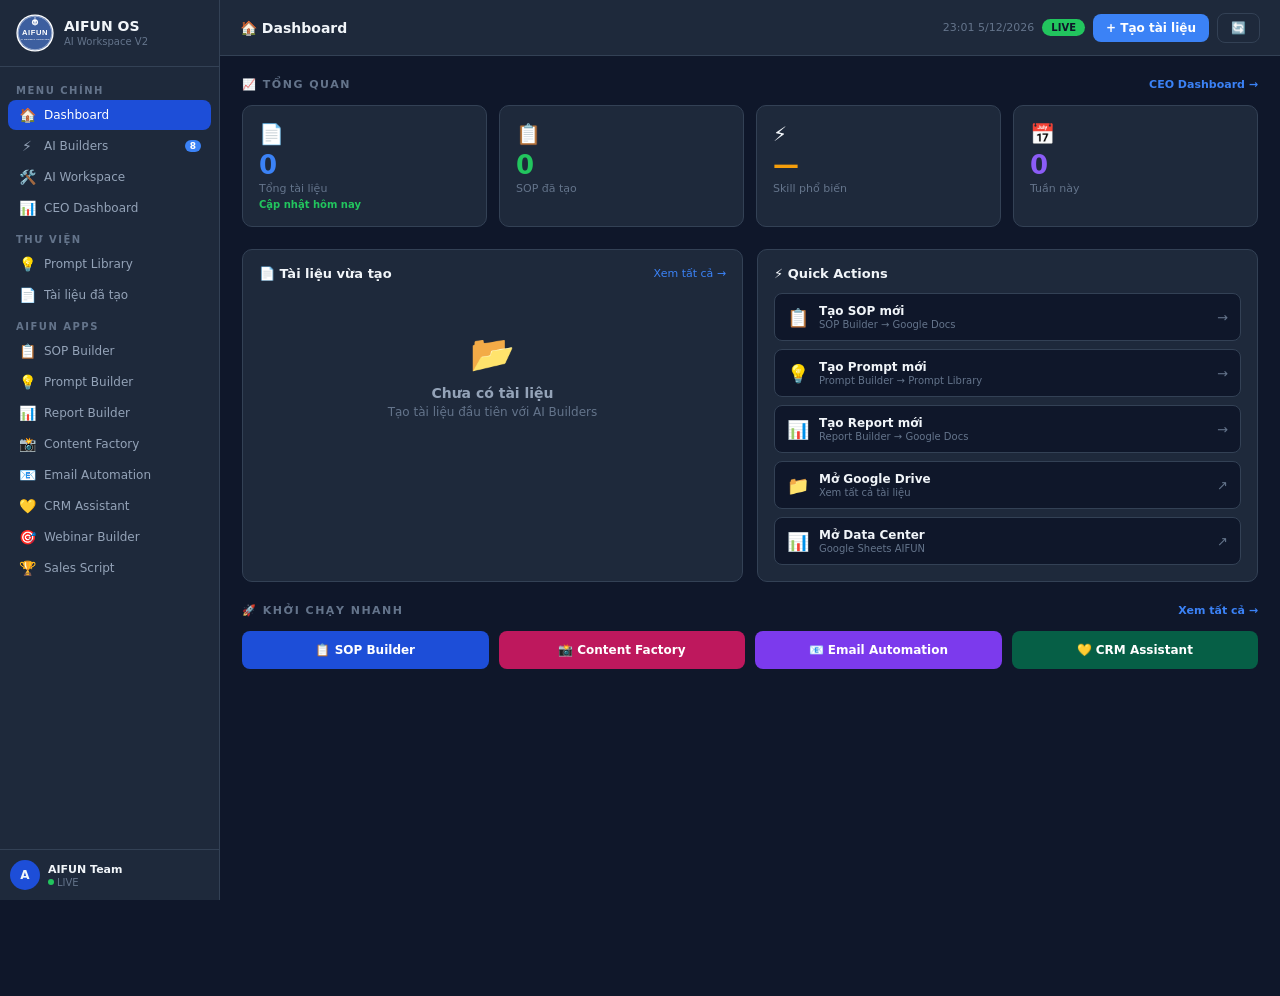
==== commit e7a09369: "fix: load module scripts correctly" ====
--- a/index.html
+++ b/index.html
@@ -654,10 +654,10 @@
 <!-- SCRIPTS -->
 <script src="config.js"></script>
 <script src="data.js"></script>
-<script src="sheets.js"></script>
+<script type="module" src="sheets.js"></script>
 <script src="skill-forms.js"></script>
 <script src="skill-engine.js"></script>
-<script src="script.js"></script>
+<script type="module" src="script.js"></script>
 <script>
 /* ════════════════════════════════════════════════════
    V2 Bootstrap — runs last, overrides old navigation
@@ -750,7 +750,121 @@
   }
 })();
 
-function refreshAll() { loadCEOStats(); loadDocuments(); showToast('🔄 Đang làm mới dữ liệu...'); }
+function refreshAll() { loadAllData(); showToast('🔄 Đang làm mới dữ liệu...'); }
+
+/*
+ * ════════════════════════════════════════════════════════
+ *  COLUMN MAPPING — GENERATED_DOCUMENTS sheet
+ *  A(0)=ID  B(1)=Skill  C(2)=User  D(3)=Prompt
+ *  E(4)=File Name  F(5)=Google Docs URL  G(6)=Status  H(7)=Created Date
+ *
+ *  GAS getDocuments trả về object với fields:
+ *  id, skill, user, prompt, title(=fileName), docUrl, status, date
+ *  → frontend map theo chuẩn này
+ * ════════════════════════════════════════════════════════
+ */
+
+// Cache toàn bộ docs để tránh gọi GAS nhiều lần
+var _allDocsCache = null;
+var _allDocsFetching = false;
+var _allDocsCbs = [];
+
+function _fetchAllDocs(cb) {
+  if (_allDocsCache) { cb(null, _allDocsCache); return; }
+  _allDocsCbs.push(cb);
+  if (_allDocsFetching) return;
+  _allDocsFetching = true;
+
+  fetch(AIFUN_CONFIG.gasWebAppUrl, {
+    method:'POST',
+    headers:{'Content-Type':'text/plain'},
+    body:JSON.stringify({action:'getDocuments', spreadsheetId:AIFUN_CONFIG.spreadsheetId, page:1, pageSize:500})
+  })
+  .then(function(r){ return r.text(); })
+  .then(function(txt){
+    var d = JSON.parse(txt);
+    if (d.error) throw new Error(d.error);
+    _allDocsCache = _normalizeDocs(d.docs || []);
+    _allDocsFetching = false;
+    _allDocsCbs.forEach(function(fn){ fn(null, _allDocsCache); });
+    _allDocsCbs = [];
+  })
+  .catch(function(e){
+    _allDocsFetching = false;
+    _allDocsCbs.forEach(function(fn){ fn(e, []); });
+    _allDocsCbs = [];
+  });
+}
+
+// Chuẩn hóa doc object theo đúng column layout
+function _normalizeDocs(docs) {
+  return docs.map(function(doc) {
+    // GAS Code.gs hiện trả về fields dựa theo thứ tự cột cũ (sai)
+    // Ta map lại: ưu tiên field đúng, fallback sang field sai nếu cần
+    // Quy tắc nhận biết: docUrl phải bắt đầu bằng "https://docs.google.com"
+    var id     = doc.id     || doc[0] || '';
+    var skill  = doc.skill  || doc[1] || '';
+    // title = File Name (cột E). GAS cũ có thể trả về "title" = cột C (user)
+    // Nếu doc.title trông như tên người (không chứa dấu '_') và doc.user trống,
+    // thì title thực sự là trong doc.docUrl (cột D theo mapping cũ)
+    var title  = doc.title  || doc.fileName || '';
+    var docUrl = doc.docUrl || doc.url || '';
+    var status = doc.status || 'active';
+    var date   = doc.date   || doc.createdAt || doc.created || '';
+    var user   = doc.user   || '';
+
+    // Nếu docUrl không hợp lệ, thử tìm url trong các field khác
+    if (docUrl && !docUrl.toString().startsWith('http')) {
+      // GAS map sai — tìm field nào có URL hợp lệ
+      var allVals = [doc.title, doc.user, doc.prompt, doc.docUrl, doc.date, doc.status];
+      for (var i=0; i<allVals.length; i++) {
+        if (allVals[i] && String(allVals[i]).startsWith('https://docs.google.com')) {
+          docUrl = allVals[i]; break;
+        }
+      }
+    }
+
+    // Parse date — thử các format VN và ISO
+    var dateObj = _parseDate(date);
+
+    return { id:id, skill:skill, title:title, docUrl:docUrl, status:status, date:date, dateObj:dateObj, user:user };
+  });
+}
+
+// Parse date từ nhiều format: DD/MM/YYYY HH:MM:SS, ISO, vv
+function _parseDate(s) {
+  if (!s) return null;
+  var str = String(s).trim();
+  // DD/MM/YYYY HH:MM:SS or DD/MM/YYYY
+  var m = str.match(/^(\d{1,2})\/(\d{1,2})\/(\d{4})/);
+  if (m) return new Date(+m[3], +m[2]-1, +m[1]);
+  // ISO
+  var d = new Date(str);
+  return isNaN(d.getTime()) ? null : d;
+}
+
+// Tính stats từ mảng docs
+function _computeStats(docs) {
+  var now = new Date();
+  var todayStr = now.toDateString();
+  var weekStart = new Date(now); weekStart.setDate(now.getDate() - now.getDay());
+  var monthY = now.getFullYear(), monthM = now.getMonth();
+
+  var stats = { total:docs.length, today:0, week:0, month:0, bySkill:{} };
+
+  docs.forEach(function(doc) {
+    var sk = doc.skill || 'Unknown';
+    stats.bySkill[sk] = (stats.bySkill[sk] || 0) + 1;
+
+    var d = doc.dateObj;
+    if (!d) return;
+    if (d.toDateString() === todayStr) stats.today++;
+    if (d >= weekStart) stats.week++;
+    if (d.getFullYear() === monthY && d.getMonth() === monthM) stats.month++;
+  });
+
+  return stats;
+}
 
 /* ── CEO DASHBOARD ─────────────────────────────── */
 function loadCEOStats() {
@@ -761,34 +875,28 @@
   document.getElementById('ceo-skill-bars').innerHTML = '<div class="empty"><div class="e-icon">⏳</div><div class="e-title">Đang tải...</div></div>';
   document.getElementById('ceo-recent').innerHTML = '<div class="empty"><div class="e-icon">⏳</div><div class="e-title">Đang tải...</div></div>';
 
-  fetch(AIFUN_CONFIG.gasWebAppUrl, {
-    method:'POST',
-    headers:{'Content-Type':'text/plain'},
-    body:JSON.stringify({action:'getStats', spreadsheetId:AIFUN_CONFIG.spreadsheetId})
-  })
-  .then(function(r){ return r.text(); })
-  .then(function(txt){
-    var d; try { d = JSON.parse(txt); } catch(e){ throw new Error('Invalid response'); }
-    if (d.error) throw new Error(d.error);
-    _renderCEO(d);
-    _updateDashStats(d);
-  })
-  .catch(function(e){
-    console.warn('[CEO] Error:', e.message);
-    _renderCEO({total:0,today:0,week:0,month:0,bySkill:{},recentDocs:[]});
+  _allDocsCache = null; // invalidate cache on manual refresh
+  _fetchAllDocs(function(err, docs) {
+    if (err) {
+      console.warn('[CEO] Error:', err.message);
+      docs = [];
+    }
+    var stats = _computeStats(docs);
+    _renderCEO(stats, docs);
+    _updateDashStats(stats, docs);
   });
 }
 
-function _renderCEO(d) {
+function _renderCEO(stats, docs) {
   var now = new Date();
   var months = ['Tháng 1','Tháng 2','Tháng 3','Tháng 4','Tháng 5','Tháng 6','Tháng 7','Tháng 8','Tháng 9','Tháng 10','Tháng 11','Tháng 12'];
-  var bs = d.bySkill || {};
-
-  _setTxt('ceo-today', d.today||0);
+  var bs = stats.bySkill;
+
+  _setTxt('ceo-today', stats.today);
   _setTxt('ceo-today-date', now.toLocaleDateString('vi-VN'));
-  _setTxt('ceo-week', d.week||0);
+  _setTxt('ceo-week', stats.week);
   _setTxt('ceo-week-lbl', 'Tuần ' + _weekNum(now));
-  _setTxt('ceo-month', d.month||0);
+  _setTxt('ceo-month', stats.month);
   _setTxt('ceo-month-lbl', months[now.getMonth()] + ' ' + now.getFullYear());
   _setTxt('ceo-sop',    _sumSkill(bs,['sop-builder','SOP Builder','SOP']));
   _setTxt('ceo-prompt', _sumSkill(bs,['prompt-builder','Prompt Builder']));
@@ -799,7 +907,7 @@
   var max = entries.length ? entries[0][1] : 1;
   var bHtml = entries.length === 0
     ? '<div class="empty"><div class="e-icon">📊</div><div class="e-title">Chưa có dữ liệu</div></div>'
-    : entries.slice(0,6).map(function(e){
+    : entries.slice(0,8).map(function(e){
         var pct = Math.round(e[1]/max*100);
         return '<div class="skill-bar-row">' +
           '<div class="sb-label">' + _esc(e[0]) + '</div>' +
@@ -808,26 +916,38 @@
       }).join('');
   document.getElementById('ceo-skill-bars').innerHTML = bHtml;
 
-  // Recent docs
-  var docs = d.recentDocs || [];
-  var dHtml = docs.length === 0
+  // 10 tài liệu gần nhất
+  var recent = docs.slice().sort(function(a,b){
+    return (b.dateObj||new Date(0)) - (a.dateObj||new Date(0));
+  }).slice(0,10);
+
+  var dHtml = recent.length === 0
     ? '<div class="empty"><div class="e-icon">📂</div><div class="e-title">Chưa có tài liệu</div></div>'
-    : docs.slice(0,5).map(function(doc){
-        return '<div class="doc-row"><span class="doc-ico">' + _skillIcon(doc.skill||'') + '</span>' +
-          '<span class="doc-name">' + _esc(doc.title||'') + '</span>' +
-          '<span class="doc-date">' + _esc(doc.date||'') + '</span></div>';
+    : recent.map(function(doc){
+        var link = doc.docUrl && doc.docUrl.startsWith('http')
+          ? '<a href="' + _esc(doc.docUrl) + '" target="_blank" style="color:var(--primary);font-size:10px;">↗</a>' : '';
+        return '<div class="doc-row"><span class="doc-ico">' + _skillIcon(doc.skill) + '</span>' +
+          '<span class="doc-name">' + _esc(doc.title || doc.id || '—') + '</span>' +
+          '<span class="doc-date" style="margin-right:4px;">' + _fmtDate(doc.dateObj) + '</span>' +
+          link + '</div>';
       }).join('');
   document.getElementById('ceo-recent').innerHTML = dHtml;
 }
 
-function _updateDashStats(d) {
-  var bs = d.bySkill || {};
+function _updateDashStats(stats, docs) {
+  var bs = stats.bySkill;
   var top = Object.entries(bs).sort(function(a,b){return b[1]-a[1];})[0];
-  _setTxt('ds-total', d.total||0);
-  _setTxt('ds-today-txt', '↑ +' + (d.today||0) + ' hôm nay');
+  _setTxt('ds-total', stats.total);
+  _setTxt('ds-today-txt', stats.today > 0 ? '↑ +' + stats.today + ' hôm nay' : 'Cập nhật hôm nay');
   _setTxt('ds-sop',  _sumSkill(bs,['sop-builder','SOP Builder','SOP']));
-  _setTxt('ds-week', d.week||0);
-  _setTxt('ds-top',  top ? top[0].replace(' Builder','').replace(' Generator','') : '—');
+  _setTxt('ds-week', stats.week);
+  _setTxt('ds-top',  top ? top[0].replace(' Builder','').replace(' Generator','').replace(' Assistant','') : '—');
+
+  // Render recent docs on Dashboard
+  var recent = docs.slice().sort(function(a,b){
+    return (b.dateObj||new Date(0)) - (a.dateObj||new Date(0));
+  }).slice(0,5);
+  _renderRecentDocs(recent);
 }
 
 /* ── DOCUMENTS PAGE ────────────────────────────── */
@@ -835,20 +955,27 @@
   if (!window.AIFUN_CONFIG || !AIFUN_CONFIG.gasWebAppUrl) return;
   document.getElementById('docs-tbody').innerHTML = '<tr><td colspan="6"><div class="empty"><div class="e-icon">⏳</div><div class="e-title">Đang tải...</div></div></td></tr>';
 
-  fetch(AIFUN_CONFIG.gasWebAppUrl, {
-    method:'POST',
-    headers:{'Content-Type':'text/plain'},
-    body:JSON.stringify({action:'getDocuments', spreadsheetId:AIFUN_CONFIG.spreadsheetId, page:1, pageSize:50})
-  })
-  .then(function(r){ return r.text(); })
-  .then(function(txt){
-    var d = JSON.parse(txt);
-    if (d.error) throw new Error(d.error);
-    _renderDocsTable(d.docs || []);
-    _renderRecentDocs(d.docs || []);
-  })
-  .catch(function(e){
-    document.getElementById('docs-tbody').innerHTML = '<tr><td colspan="6" style="color:var(--error);text-align:center;padding:20px;">Lỗi tải tài liệu: ' + e.message + '</td></tr>';
+  _allDocsCache = null;
+  _fetchAllDocs(function(err, docs) {
+    if (err) {
+      document.getElementById('docs-tbody').innerHTML = '<tr><td colspan="6" style="color:var(--error);text-align:center;padding:20px;">Lỗi: ' + _esc(err.message) + '</td></tr>';
+      return;
+    }
+    _renderDocsTable(docs);
+  });
+}
+
+function loadAllData() {
+  _allDocsCache = null;
+  _fetchAllDocs(function(err, docs) {
+    if (err) { console.warn('[loadAllData]', err.message); docs = []; }
+    var stats = _computeStats(docs);
+    _updateDashStats(stats, docs);
+    // Re-render CEO if open
+    var ceoPage = document.getElementById('page-ceo');
+    if (ceoPage && ceoPage.classList.contains('active')) _renderCEO(stats, docs);
+    var docsPage = document.getElementById('page-documents');
+    if (docsPage && docsPage.classList.contains('active')) _renderDocsTable(docs);
   });
 }
 
@@ -857,14 +984,18 @@
     document.getElementById('docs-tbody').innerHTML = '<tr><td colspan="6"><div class="empty"><div class="e-icon">📂</div><div class="e-title">Chưa có tài liệu</div><div class="e-desc">Tạo tài liệu đầu tiên với AI Builders</div></div></td></tr>';
     return;
   }
-  document.getElementById('docs-tbody').innerHTML = docs.map(function(doc){
-    var sc = doc.status === 'active' ? 's-active' : 's-gen';
-    var link = doc.docUrl ? '<a href="' + _esc(doc.docUrl) + '" target="_blank" rel="noopener">📄 Mở ↗</a>' : '—';
-    return '<tr><td style="font-family:monospace;font-size:11px;">' + _esc(doc.id||'') + '</td>' +
-      '<td>' + _esc(doc.skill||'') + '</td>' +
-      '<td>' + _esc((doc.title||'').substring(0,50)) + '</td>' +
+  // Sort newest first
+  var sorted = docs.slice().sort(function(a,b){ return (b.dateObj||new Date(0))-(a.dateObj||new Date(0)); });
+  document.getElementById('docs-tbody').innerHTML = sorted.map(function(doc){
+    var sc = (doc.status||'').toLowerCase() === 'active' ? 's-active' : 's-gen';
+    var hasUrl = doc.docUrl && doc.docUrl.startsWith('http');
+    var link = hasUrl ? '<a href="' + _esc(doc.docUrl) + '" target="_blank" rel="noopener">📄 Mở ↗</a>' : '—';
+    return '<tr>' +
+      '<td style="font-family:monospace;font-size:10px;">' + _esc(doc.id) + '</td>' +
+      '<td>' + _esc(doc.skill) + '</td>' +
+      '<td>' + _esc((doc.title||doc.id||'—').substring(0,55)) + '</td>' +
       '<td>' + link + '</td>' +
-      '<td>' + _esc(doc.date||'') + '</td>' +
+      '<td>' + _esc(_fmtDate(doc.dateObj) || doc.date || '—') + '</td>' +
       '<td><span class="s-badge ' + sc + '">' + _esc(doc.status||'active') + '</span></td></tr>';
   }).join('');
 }
@@ -873,31 +1004,38 @@
   var el = document.getElementById('recent-docs');
   if (!el) return;
   if (!docs.length) {
-    el.innerHTML = '<div class="empty"><div class="e-icon">📂</div><div class="e-title">Chưa có tài liệu</div></div>';
+    el.innerHTML = '<div class="empty"><div class="e-icon">📂</div><div class="e-title">Chưa có tài liệu</div><div class="e-desc">Tạo tài liệu đầu tiên với AI Builders</div></div>';
     return;
   }
-  el.innerHTML = docs.slice(0,5).map(function(doc){
-    return '<div class="doc-row"><span class="doc-ico">' + _skillIcon(doc.skill||'') + '</span>' +
-      '<span class="doc-name">' + _esc(doc.title||'') + '</span>' +
+  el.innerHTML = docs.map(function(doc){
+    return '<div class="doc-row"><span class="doc-ico">' + _skillIcon(doc.skill) + '</span>' +
+      '<span class="doc-name">' + _esc(doc.title || doc.id || '—') + '</span>' +
       '<span class="doc-skill">' + _esc((doc.skill||'').substring(0,14)) + '</span>' +
-      '<span class="doc-date">' + _esc(doc.date||'') + '</span></div>';
+      '<span class="doc-date">' + _fmtDate(doc.dateObj) + '</span></div>';
   }).join('');
 }
 
 /* ── Helpers ───────────────────────────────────── */
 function _setTxt(id,v){ var e=document.getElementById(id); if(e) e.textContent=v; }
-function _esc(s){ return String(s).replace(/&/g,'&amp;').replace(/</g,'&lt;').replace(/>/g,'&gt;'); }
+function _esc(s){ return String(s||'').replace(/&/g,'&amp;').replace(/</g,'&lt;').replace(/>/g,'&gt;'); }
 function _weekNum(d){ var j=new Date(d.getFullYear(),0,1); return Math.ceil((((d-j)/86400000)+j.getDay()+1)/7); }
 function _sumSkill(bs,keys){ var t=0; keys.forEach(function(k){ if(bs[k]) t+=bs[k]; }); return t||0; }
+function _fmtDate(d){
+  if (!d) return '';
+  return d.toLocaleDateString('vi-VN',{day:'2-digit',month:'2-digit',year:'numeric'});
+}
 function _skillIcon(s){
-  var m={'SOP Builder':'📋','Prompt Builder':'💡','Report Builder':'📊','Content Factory':'📸','Email Automation':'📧','CRM Assistant':'💛','Webinar Builder':'🎯','Sales Script':'🏆','Sales Script Generator':'🏆'};
+  var m={'SOP Builder':'📋','sop-builder':'📋','Prompt Builder':'💡','prompt-builder':'💡',
+    'Report Builder':'📊','report-builder':'📊','Content Factory':'📸','content-factory':'📸',
+    'Email Automation':'📧','email-automation':'📧','CRM AI Assistant':'💛','crm-ai-assistant':'💛',
+    'CRM Assistant':'💛','Webinar Builder':'🎯','webinar-builder':'🎯',
+    'Sales Script Generator':'🏆','sales-script-generator':'🏆','Sales Script':'🏆'};
   return m[s]||'📄';
 }
 
 /* ── Init ──────────────────────────────────────── */
 document.addEventListener('DOMContentLoaded', function(){
-  loadCEOStats();
-  loadDocuments();
+  loadAllData();
 });
 </script>
 </body>
